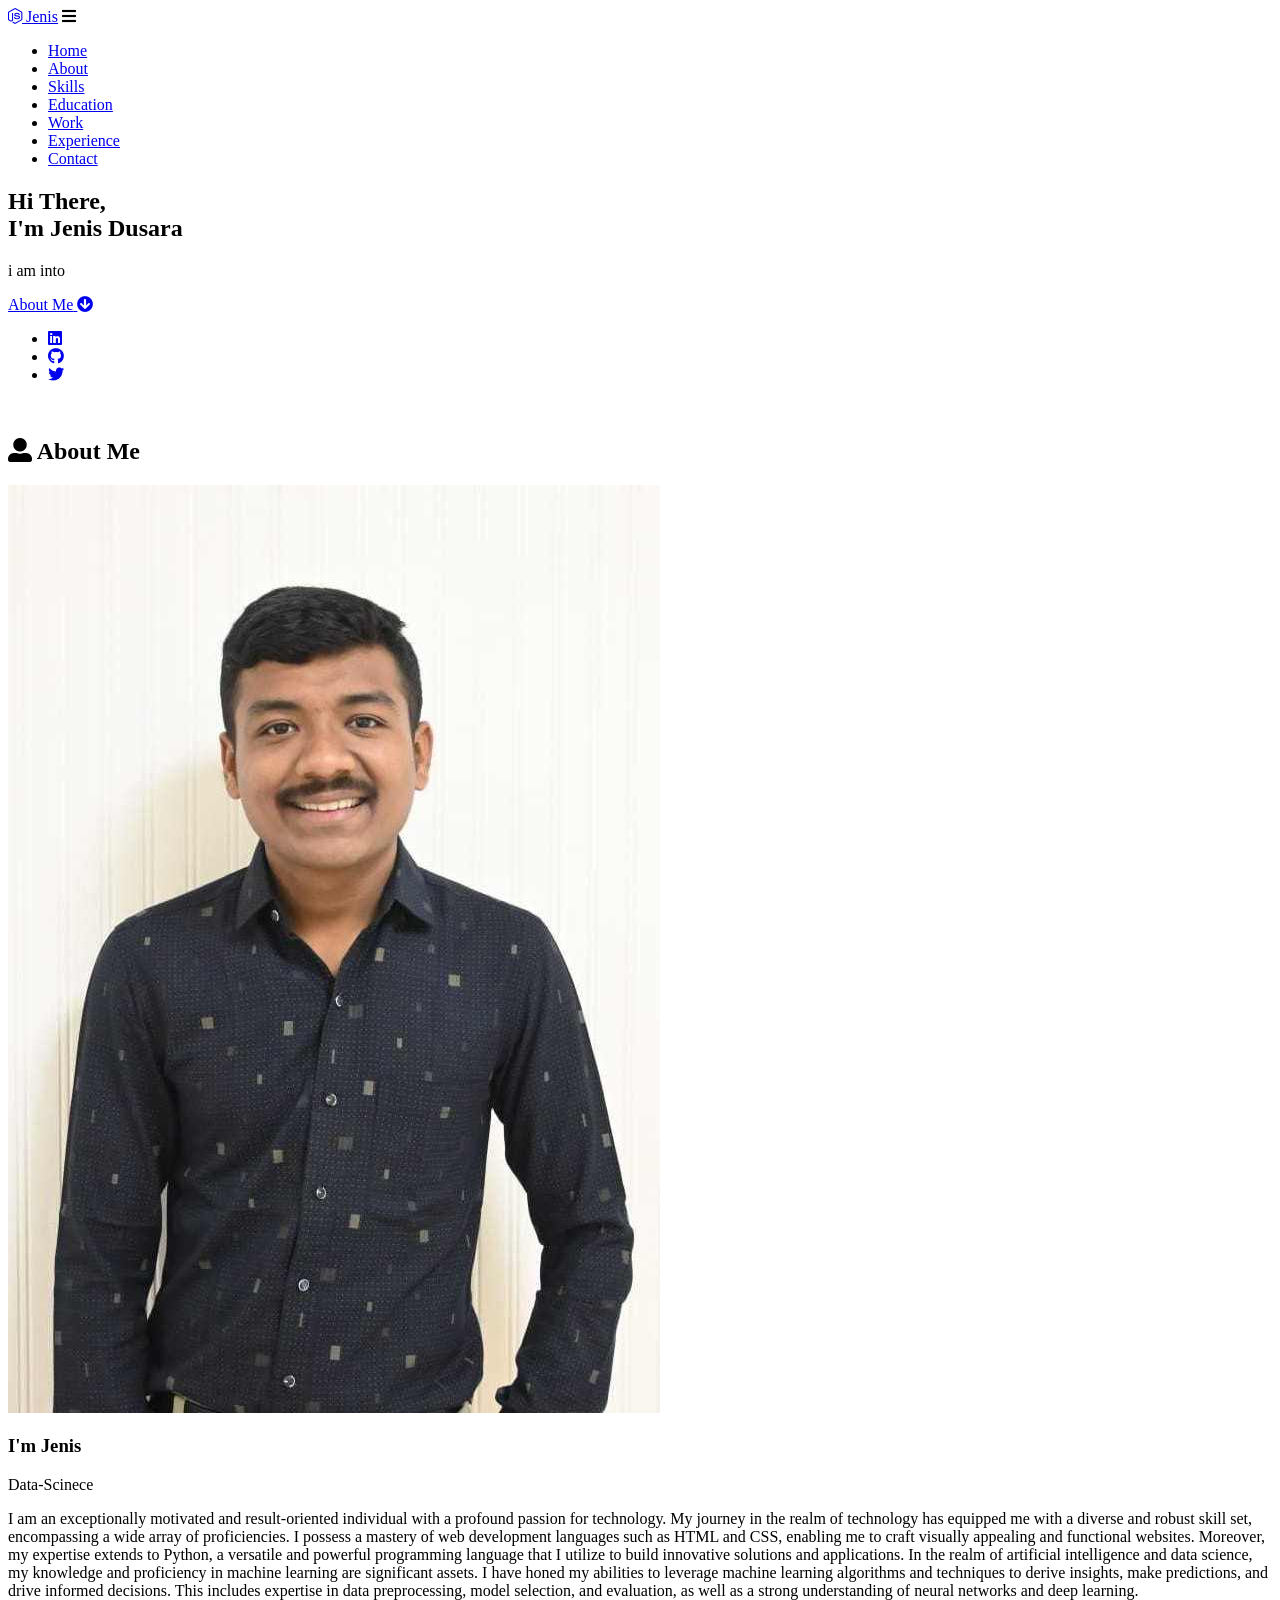
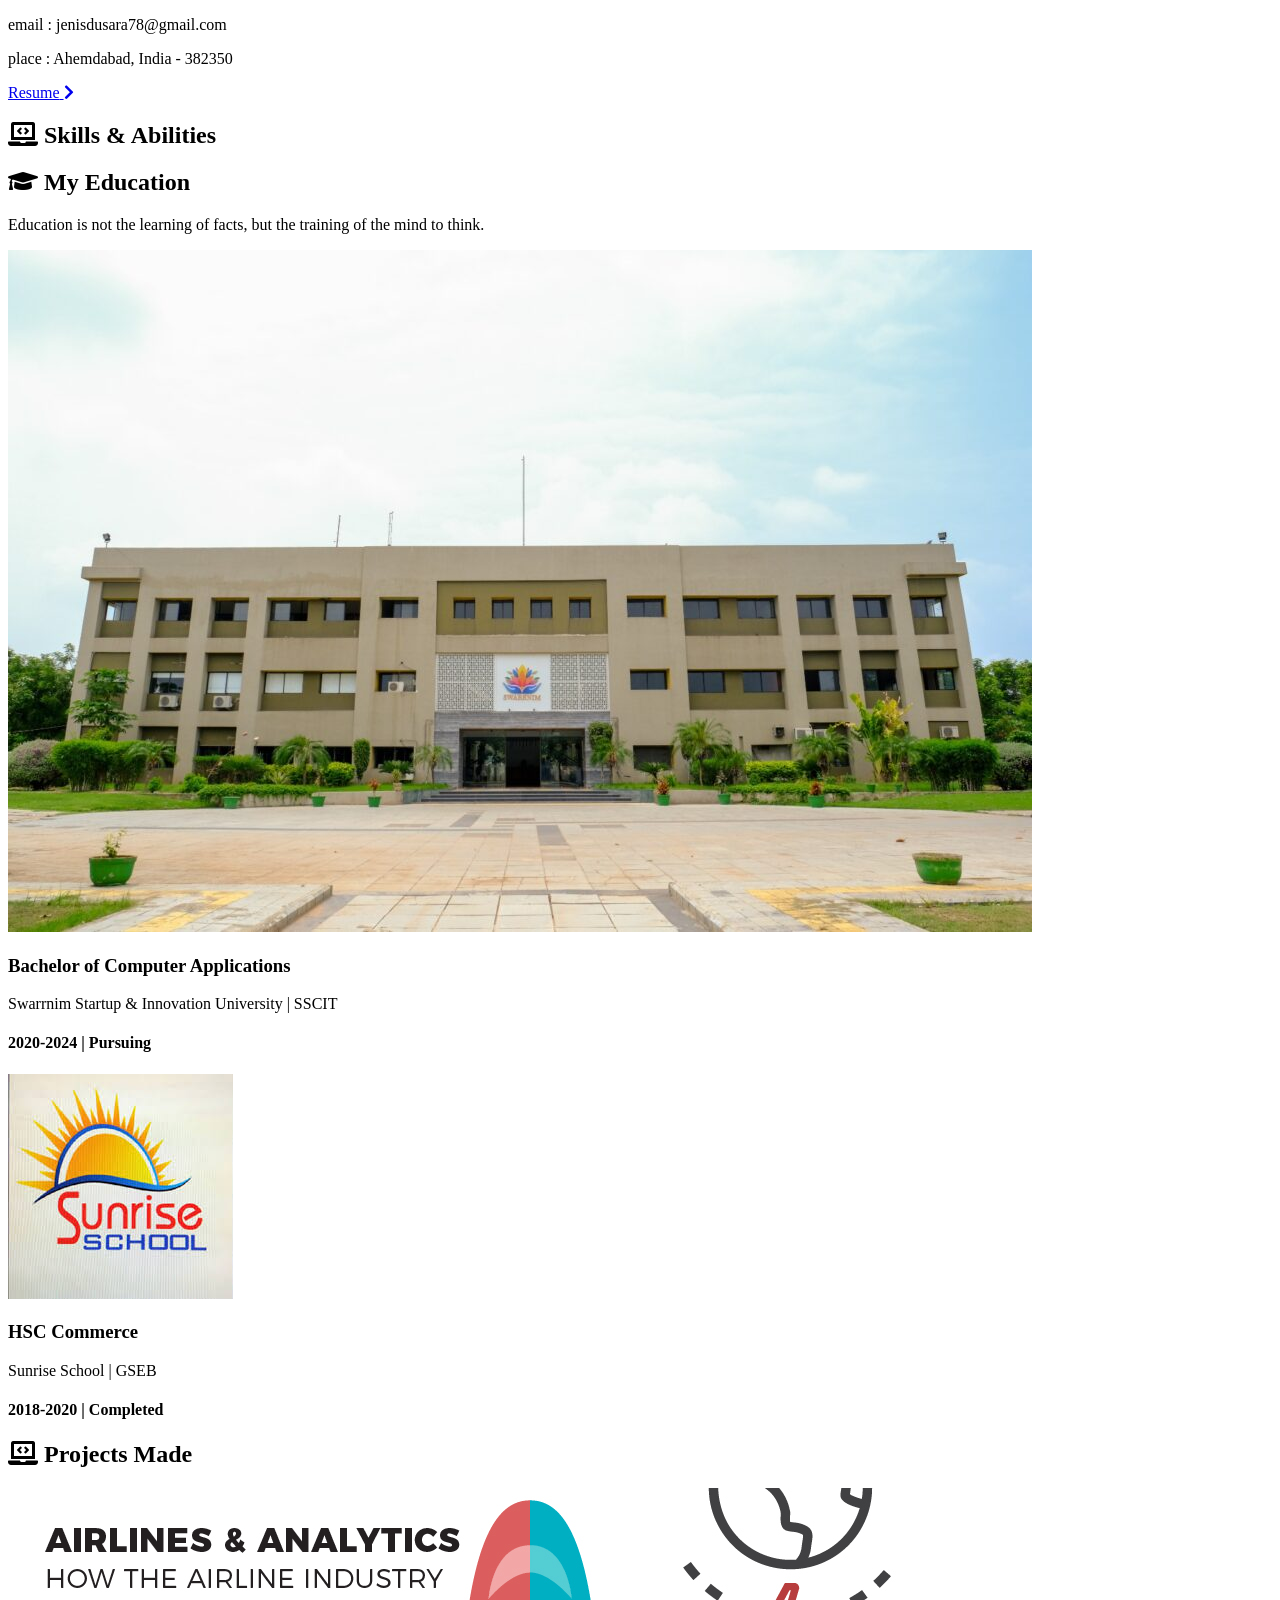
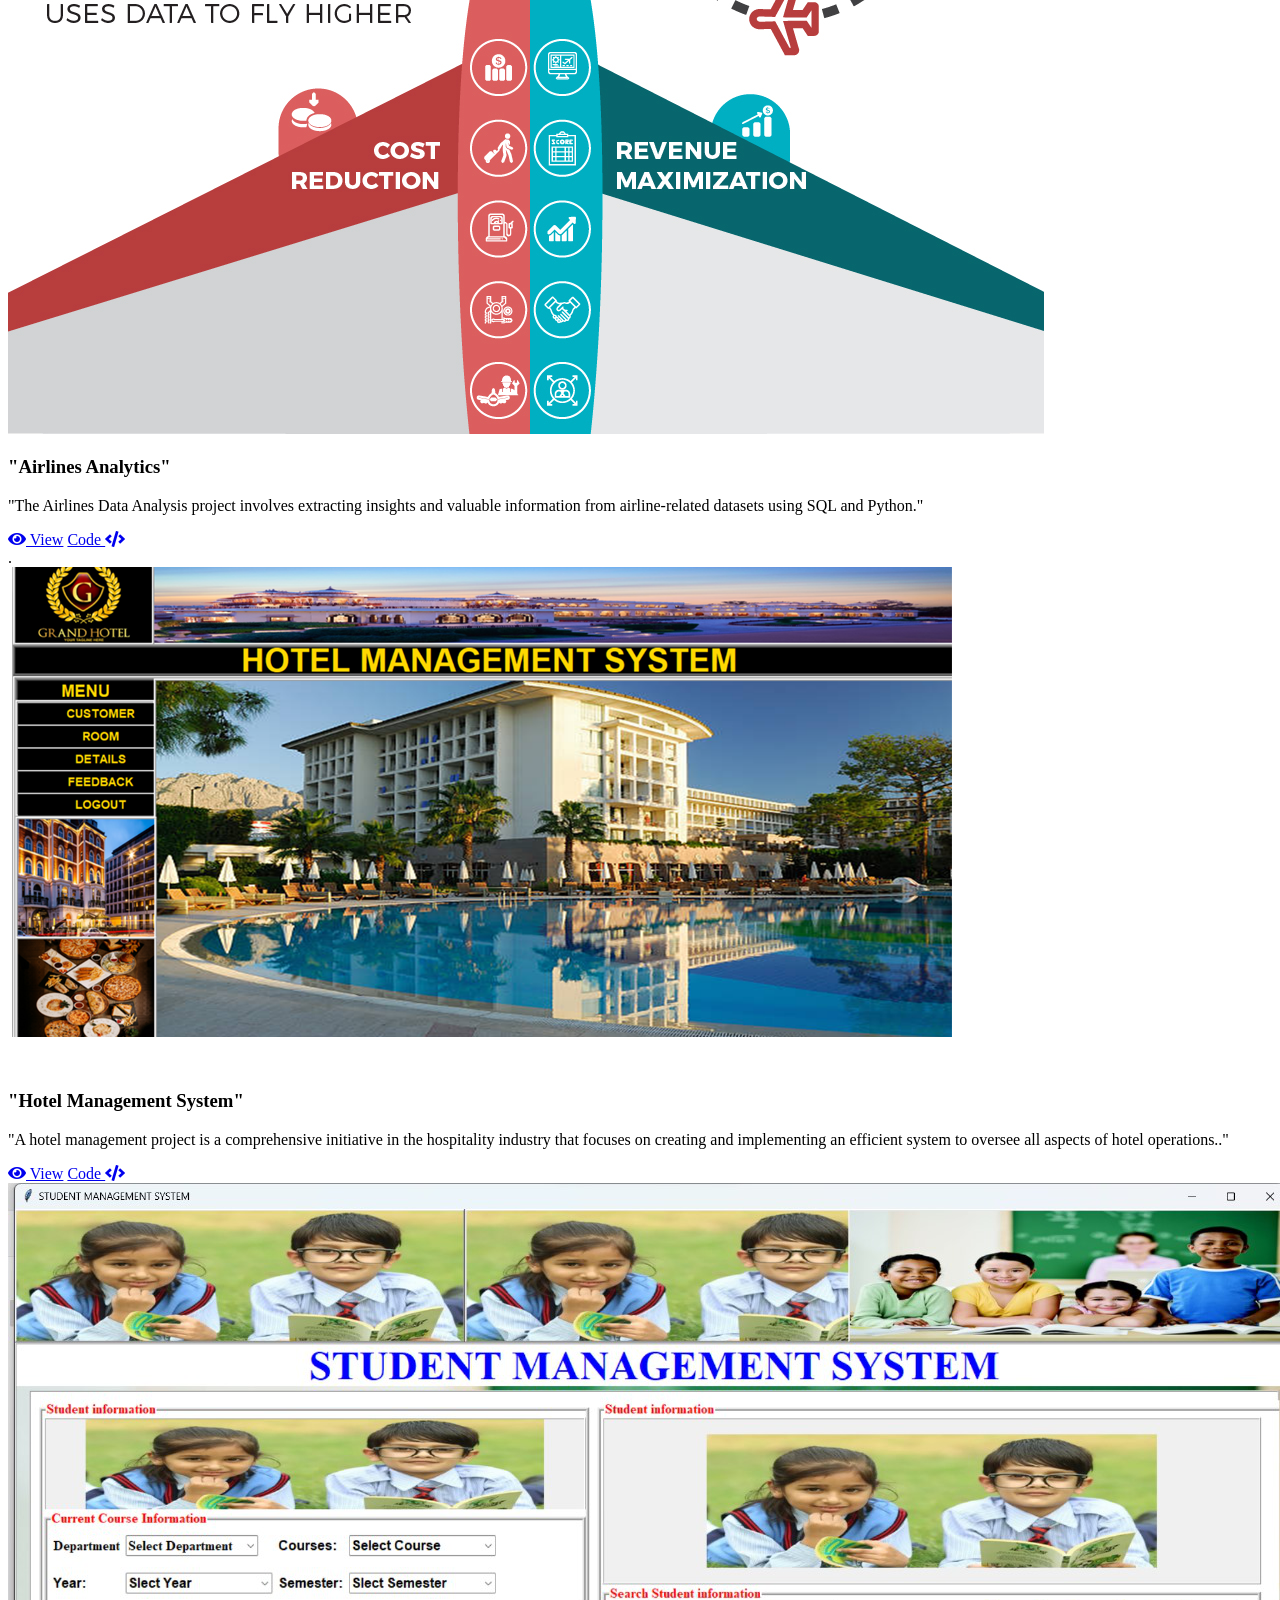
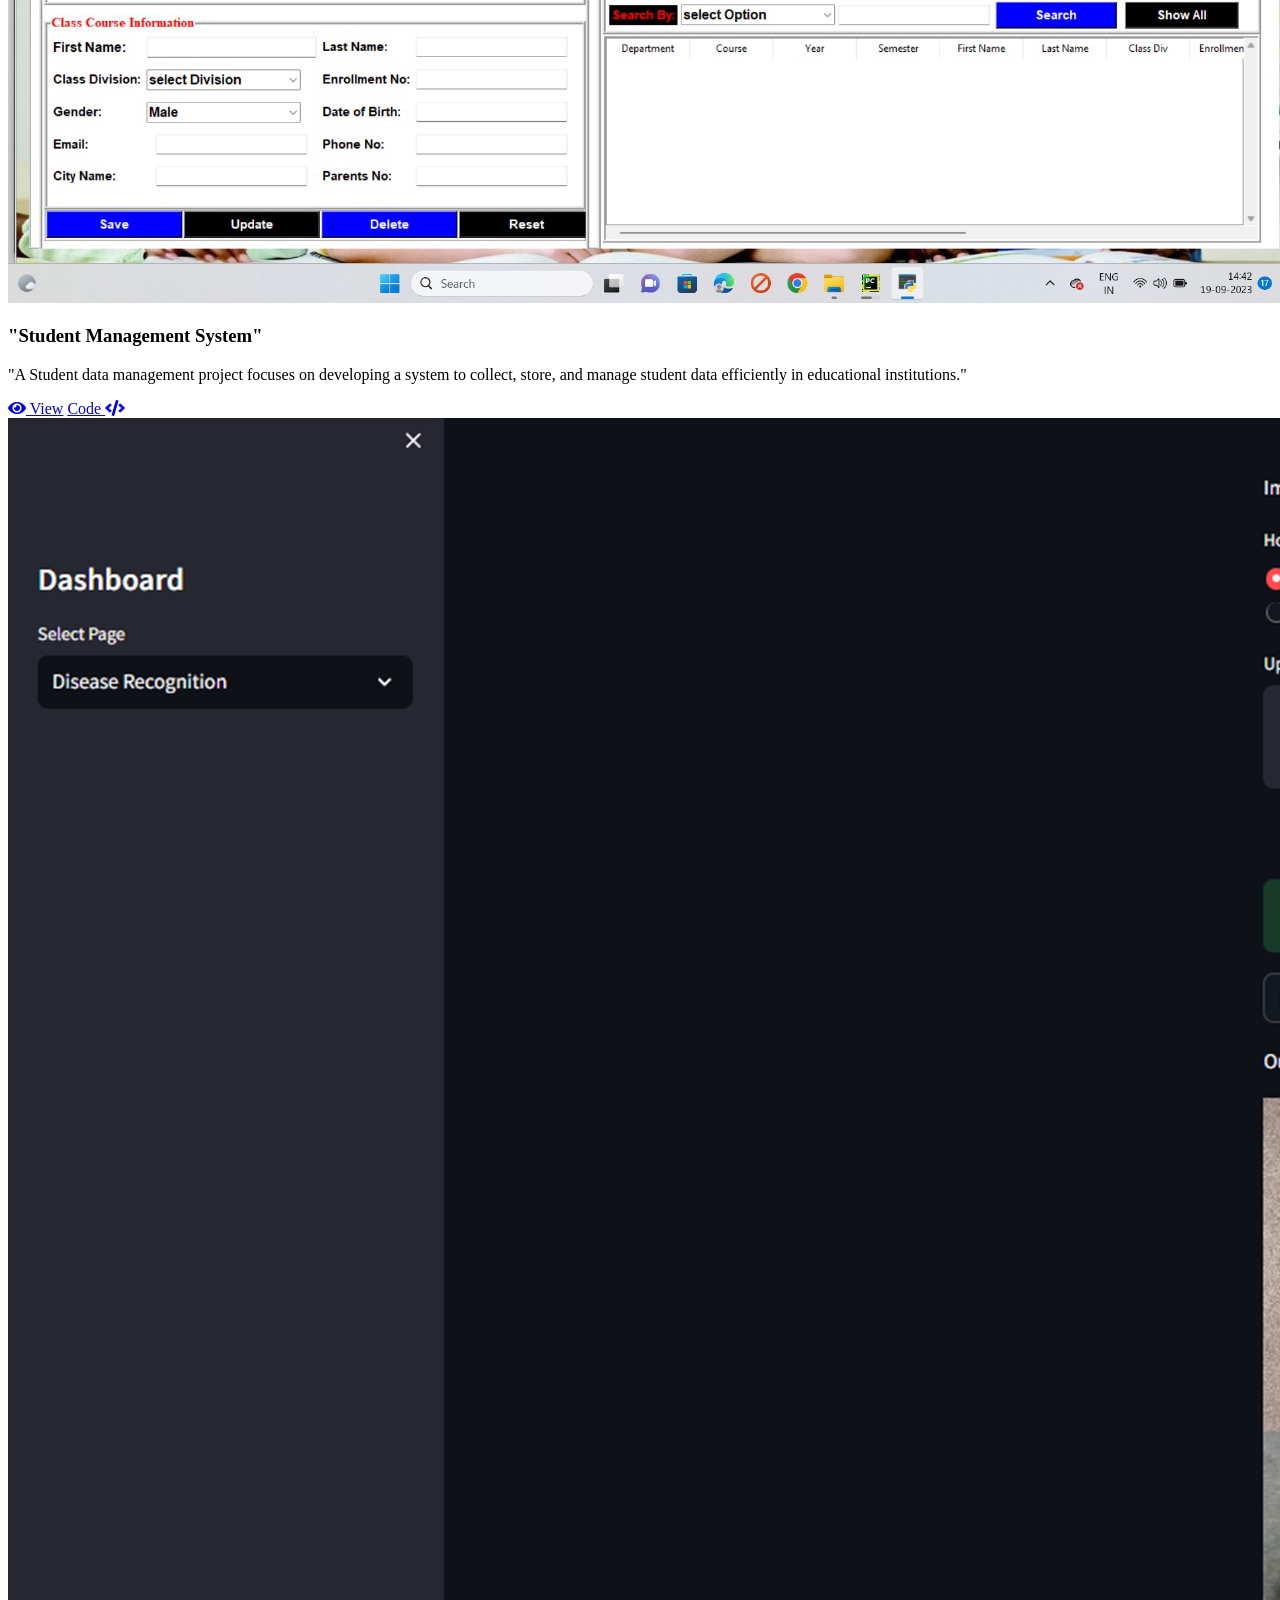
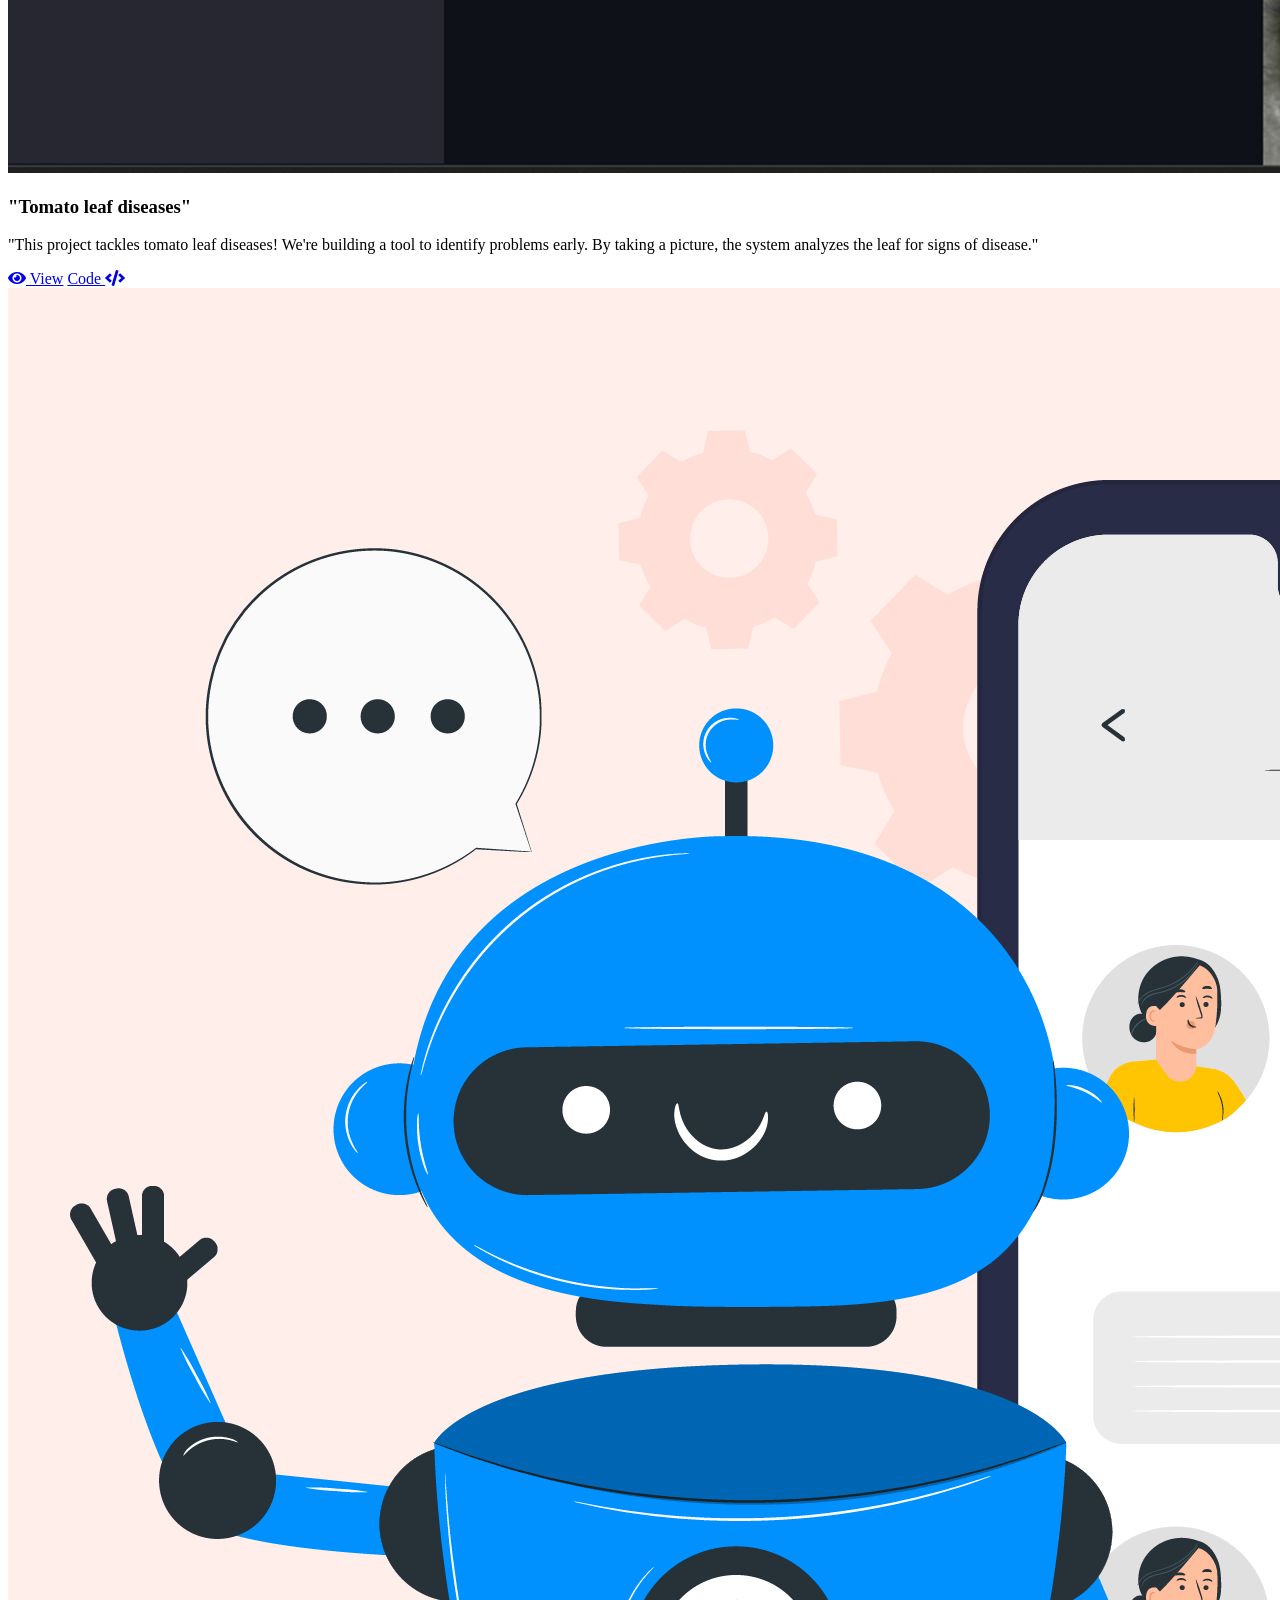
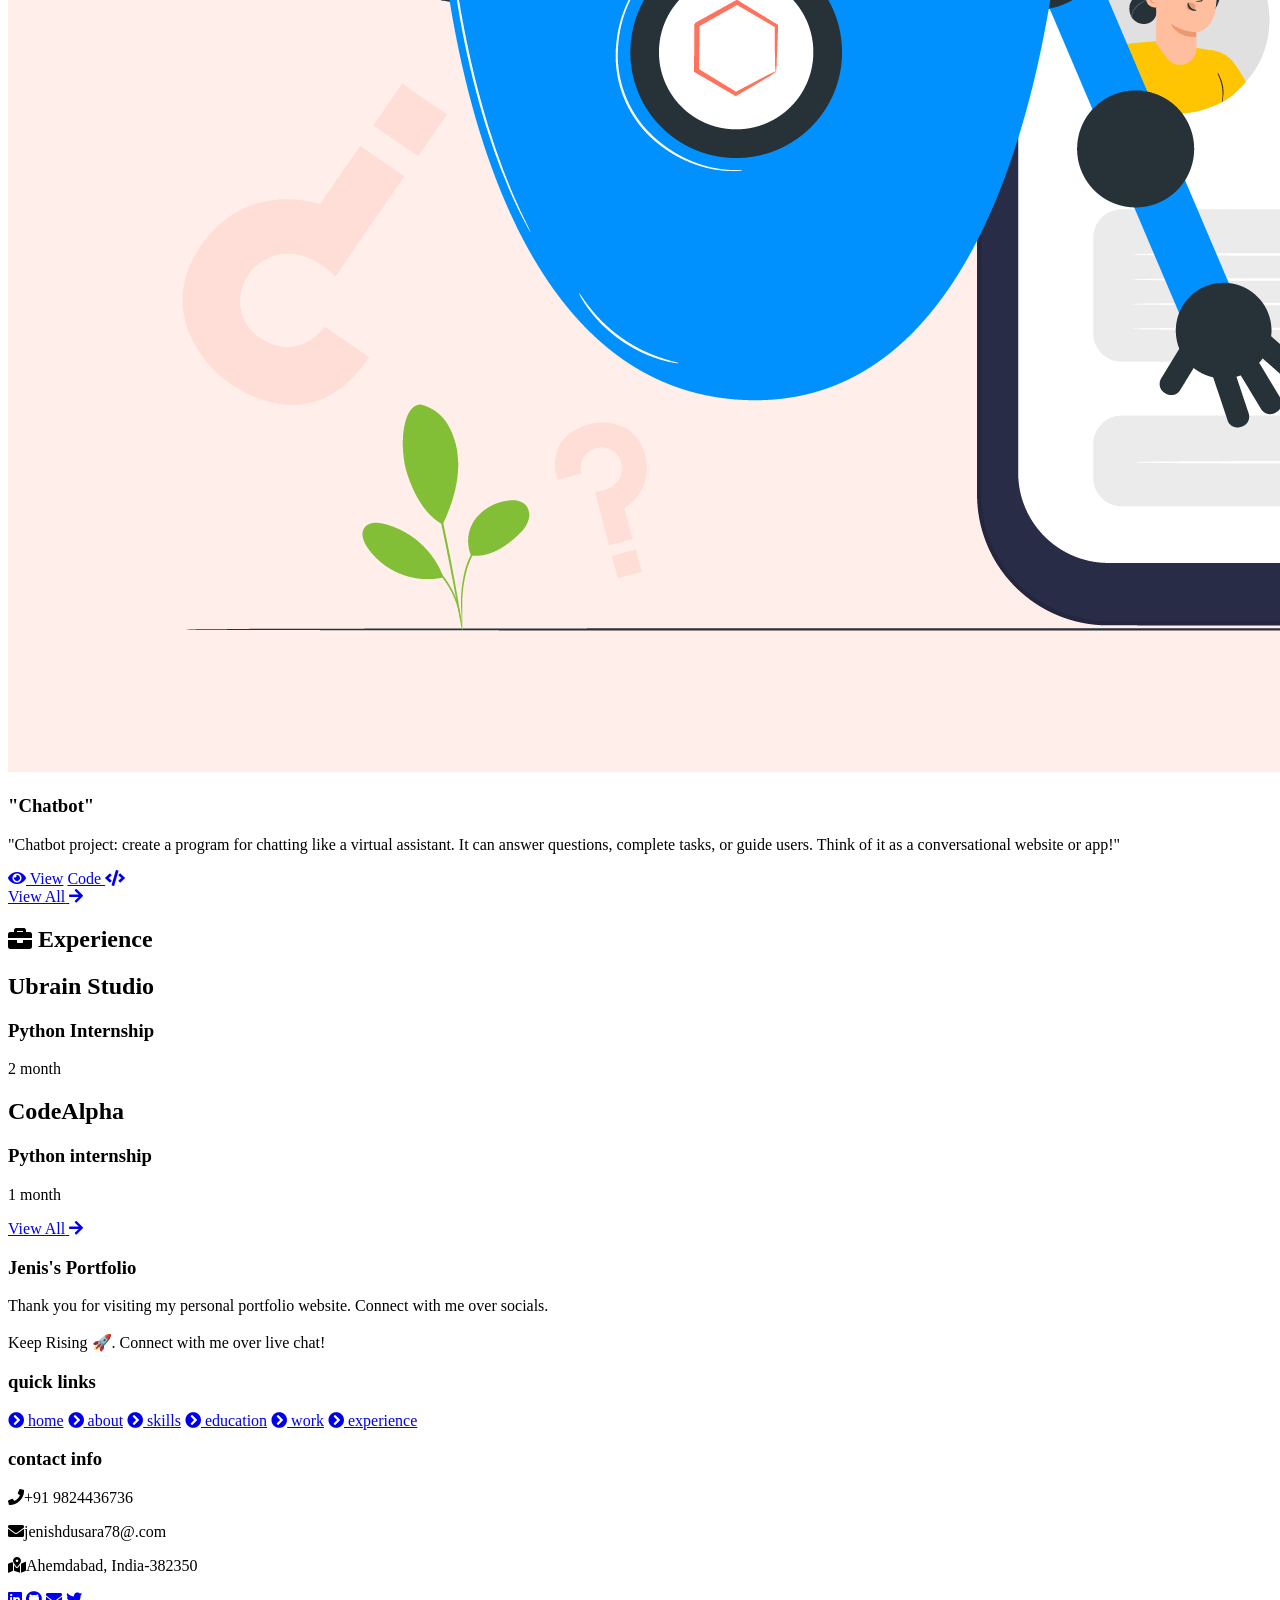
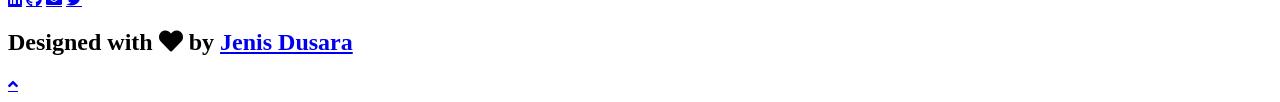
==== index.html @ 91cef138 "Initial commit" ====
<!DOCTYPE html>
<html lang="en">
<head>
    <meta charset="UTF-8">
    <meta http-equiv="X-UA-Compatible" content="IE=edge">
    <meta name="viewport" content="width=device-width, initial-scale=1.0">
    <meta name="keywords" content="jenis Dusara, portfolio, jenis, Data-Science" />
    <meta name="description" content="Welcome to Jenis's Portfolio. Data Science" />
    <!-- Custom CSS -->
    <link rel="stylesheet" href="./assets/css/style.css">
    <!-- Font Awesome -->
    <link rel="stylesheet" href="https://cdnjs.cloudflare.com/ajax/libs/font-awesome/5.15.3/css/all.min.css" integrity="sha512-iBBXm8fW90+nuLcSKlbmrPcLa0OT92xO1BIsZ+ywDWZCvqsWgccV3gFoRBv0z+8dLJgyAHIhR35VZc2oM/gI1w==" crossorigin="anonymous" referrerpolicy="no-referrer" />
    <!-- Favicon -->
    <link id='favicon' rel="shortcut icon" href="./assets/images/favicon.png" type="image/x-png">
    <title>Portfolio | Jenis Dusara</title>
</head>
<body oncontextmenu="return false">

<!-- pre loader -->
<!-- <div class="loader-container">
  <img draggable="false" src="./assets/images/preloader.gif" alt="">
</div> -->

<!-- navbar starts -->
<header>
        <a href="/" class="logo"><i class="fab fa-node-js"></i> Jenis</a>

        <div id="menu" class="fas fa-bars"></div>
        <nav class="navbar">
            <ul>
            <li><a class="active" href="./index.html">Home</a></li>
            <li><a href="#about">About</a></li>
            <li><a href="#skills">Skills</a></li>
            <li><a href="#education">Education</a></li>
            <li><a href="#work">Work</a></li>
            <li><a href="#experience">Experience</a></li>
            <li><a href="#contact">Contact</a></li>
            </ul>
        </nav>
</header>
<!-- navbar ends -->


<!-- hero section starts -->
<section class="home" id="home">
    <div id="particles-js"></div>

    <div class="content">
    <h2>Hi There,<br/> I'm Jenis <span>Dusara</span></h2>
    <p>i am into <span class="typing-text"></span></p>
    <a href="#about" class="btn"><span>About Me</span>
      <i class="fas fa-arrow-circle-down"></i>
    </a>
    <div class="socials">
        <ul class="social-icons">
          <li><a class="linkedin" aria-label="LinkedIn" href="https://www.linkedin.com/in/jenis-dusara-44b559224/" target="_blank"><i class="fab fa-linkedin"></i></a></li> 
          <li><a class="github" aria-label="GitHub" href="https://github.com/JenisDusara" target="_blank"><i class="fab fa-github"></i></a></li>
          <li><a class="twitter" aria-label="Twitter" href="https://twitter.com/DusaraJenis17" target="_blank"><i class="fab fa-twitter"></i></a></li>
          <!-- <li><a class="telegram" aria-label="Telegram" href="https://t.me/lifecode5" target="_blank"><i class="fab fa-telegram-plane"></i></a></li> -->
          <!-- <li><a class="instagram" aria-label="Instagram" href="https://www.instagram.com/jigarsable.dev"><i class="fab fa-instagram" target="_blank"></i></a></li> -->
          <!-- <li><a class="dev" aria-label="Dev" href="https://dev.to/jigarsable" target="_blank"><i class="fab fa-dev"></i></a></li> -->
        </ul>
      </div>
    </div>
<div class="image">
    <img draggable="false" class="tilt" src="./assets/images/hero.png" alt="">
</div>
</section>
<!-- hero section ends -->


<!-- about section starts -->
<section class="about" id="about">
    <h2 class="heading"><i class="fas fa-user-alt"></i> About <span>Me</span></h2>
    
    <div class="row">

    <div class="image">
        <img draggable="false" class="tilt" src="50 kb my pic.jpg" alt="">
    </div>
    <div class="content">
        <h3>I'm Jenis</h3>
        <span class="tag">Data-Scinece</span>
        
        <p>I am an exceptionally motivated and result-oriented individual with a profound passion for technology. My journey in the realm of technology has equipped me with a diverse and robust skill set, encompassing a wide array of proficiencies. I possess a mastery of web development languages such as HTML and CSS, enabling me to craft visually appealing and functional websites. Moreover, my expertise extends to Python, a versatile and powerful programming language that I utilize to build innovative solutions and applications.


          In the realm of artificial intelligence and data science, my knowledge and proficiency in machine learning are significant assets. I have honed my abilities to leverage machine learning algorithms and techniques to derive insights, make predictions, and drive informed decisions. This includes expertise in data preprocessing, model selection, and evaluation, as well as a strong understanding of neural networks and deep learning. </p>
        
        <div class="box-container">
            <!-- <div class="box">
              <p><span> age: </span> 20</p>
              <p><span> phone : </span> +91 XXX-XXX-XXXX</p>
            </div> -->
            <div class="box">
              <p><span> email : </span> jenisdusara78@gmail.com</p>
              <p><span> place : </span> Ahemdabad, India - 382350</p>
            </div>
        </div>
        
        <div class="resumebtn">
            <a href="https://drive.google.com/file/d/15pw1_CBry5Ykmcz86AeGNlsReszobyGQ/view?usp=drive_link" target="_blank" class="btn"><span>Resume</span>


                <i class="fas fa-chevron-right"></i>
            </a>
        </div>

    </div>
    </div>
</section>
<!-- about section ends -->

<!-- skills section starts -->
<section class="skills" id="skills">

    <h2 class="heading"><i class="fas fa-laptop-code"></i> Skills & <span>Abilities</span></h2>

    <div class="container">
          <div class="row" id="skillsContainer">

            <!-- <div class="bar">
              <div class="info">
                <img src="https://img.icons8.com/color/48/000000/adobe-xd.png"/>
                <span>AdobeXD</span>
              </div>
            </div> -->

      </div>
</div>
</section>
<!-- skills section ends -->


<!-- education section starts -->
<section class="education" id="education">

  <h1 class="heading"><i class="fas fa-graduation-cap"></i> My <span>Education</span></h1>

    <p class="qoute">Education is not the learning of facts, but the training of the mind to think.</p>

    <div class="box-container">

    <div class="box">
        <div class="image">
        <img draggable="false" src="Swarrnim.jpeg" alt="">
        </div>
        <div class="content">
        <h3>Bachelor of Computer Applications</h3>
        <p>Swarrnim Startup & Innovation University | SSCIT</p>
        <h4>2020-2024 | Pursuing</h4>
        </div>
    </div>

    <div class="box">
      <div class="image">
      <img draggable="false" src="sun.jpeg" alt="">
      </div>
      <div class="content">
      <h3>HSC Commerce</h3>
      <p>Sunrise School  | GSEB</p>
      <h4>2018-2020 | Completed</h4>
      </div>
    </div>

</div>
</section>
<!-- education section ends -->


<!-- work project section starts -->
<section class="work" id="work">

  <h2 class="heading"><i class="fas fa-laptop-code"></i> Projects <span>Made</span></h2>

  <div class="box-container">

    <div class="box tilt">
      <img draggable="false" src="assets/images/projects/26.png" alt="" />
      <div class="content">
        <div class="tag">
        <h3>"Airlines Analytics"</h3>
        </div>
        <div class="desc">
          <p>"The Airlines Data Analysis project involves extracting insights and valuable information from airline-related datasets using SQL and Python."</p>
          <div class="btns">
            <a href="#" class="btn" target="_blank"><i class="fas fa-eye"></i> View</a>
            <a href="https://github.com/JenisDusara/Airline-project" class="btn" target="_blank">Code <i class="fas fa-code"></i></a>
          </div>
        </div>
      </div>
      <!-- <section class="work" id="work">
        <h2 class="heading"><i class="fas fa-laptop-code"></i> Projects <span>Made</span></h2>
        <div class="box-container">
          <div class="box tilt">
            <img draggable="false" src="assets/images/projects/26.png" alt="Airlines Analytics Project Image" />
            <div class="content">
              <div class="tag">
                <h3>Airlines Analytics</h3>
              </div>
              <div class="desc">
                <p>The Airlines Data Analysis project involves extracting insights and valuable information from airline-related datasets using SQL and Python.</p>
                <div class="btns">
                  <a href="#" class="btn" target="_blank"><i class="fas fa-eye"></i> View</a>
                  <a href="https://github.com/JenisDusara/Airline-project" class="btn" target="_blank">Code <i class="fas fa-code"></i></a>
                </div>
              </div>
            </div>
          </div>
        </div>
      </section>
       -->

      .
    </div>
  
    <div class="box tilt">
      <img draggable="false" src="assets/images/projects/277.png" alt="" />
      <div class="content">
        <div class="tag">
        <h3>"Hotel Management System"</h3>
        </div>
        <div class="desc">
          <p>"A hotel management project is a comprehensive initiative in the hospitality industry that focuses on creating and implementing an efficient system to oversee all aspects of hotel operations.."</p>
          <div class="btns">
            <a href="#" class="btn" target="_blank"><i class="fas fa-eye"></i> View</a>
            <a href="https://github.com/JenisDusara/hotel-management" class="btn" target="_blank">Code <i class="fas fa-code"></i></a>
          </div>
        </div>
      </div>

      
    </div>

    <div class="box tilt">
      <img draggable="false" src="assets/images/projects/25.png" alt="" />
      <div class="content">
        <div class="tag">
        <h3>"Student Management System"</h3>
        </div>
        <div class="desc">
          <p>"A Student data management project focuses on developing a system to collect, store, and manage student data efficiently in educational institutions."</p>
          <div class="btns">
            <a href="#" class="btn" target="_blank"><i class="fas fa-eye"></i> View</a>
            <a href="https://github.com/JenisDusara/hotel-management" class="btn" target="_blank">Code <i class="fas fa-code"></i></a>
          </div>
        </div>
      </div>

      
    </div>

    <div class="box tilt">
      <img draggable="false" src="assets/images/projects/tomato.png" alt="" />
      <div class="content">
        <div class="tag">
        <h3>"Tomato leaf diseases"</h3>
        </div>
        <div class="desc">
          <p>"This project tackles tomato leaf diseases! We're building a tool to identify problems early. By taking a picture, the system analyzes the leaf for signs of disease."</p>
          <div class="btns">
            <a href="#" class="btn" target="_blank"><i class="fas fa-eye"></i> View</a>
            <a href="https://github.com/JenisDusara/TOMATO---LEAF-DISEASE" class="btn" target="_blank">Code <i class="fas fa-code"></i></a>
          </div>
        </div>
      </div>

      
    </div>
    <div class="box tilt">
      <img draggable="false" src="assets/images/projects/chatbot.png" alt="" />
      <div class="content">
        <div class="tag">
        <h3>"Chatbot"</h3>
        </div>
        <div class="desc">
          <p>"Chatbot project: create a program for chatting like a virtual assistant. It can answer questions, complete tasks, or guide users.  Think of it as a conversational website or app!"</p>
          <div class="btns">
            <a href="#" class="btn" target="_blank"><i class="fas fa-eye"></i> View</a>
            <a href="https://github.com/JenisDusara/ChatBot" class="btn" target="_blank">Code <i class="fas fa-code"></i></a>
          </div>
        </div>
      </div>

      
    </div>

</div>

<div class="viewall">
  <a href="./projects/index.html" class="btn"><span>View All</span>
    <i class="fas fa-arrow-right"></i>
</a>
</div>

</section>
<!-- work project section ends -->

<!-- experience section starts -->
<section class="experience" id="experience">

  <h2 class="heading"><i class="fas fa-briefcase"></i> Experience </h2>

  <div class="timeline">

    
    

    <div class="container left">
      <div class="content">
        <div class="tag">
          <h2>Ubrain Studio</h2>
        </div>
        <div class="desc">
            <h3>Python Internship</h3>
            <p>2 month</p>
        </div>
      </div>
    </div>

    <div class="container right">
        <div class="content">
          <div class="tag">
            <h2>CodeAlpha</h2>
          </div>
          <div class="desc">
              <h3>Python internship</h3>
              <p>1 month </p>
          </div>
        </div>
      </div>

  </div>

  <div class="morebtn">
    <a href="/experience" class="btn"><span>View All</span>
      <i class="fas fa-arrow-right"></i>
  </a>
  </div>

</div>

</section>
<!-- experience section ends -->

<!-- contact section starts -->
<!-- <section class="contact" id="contact">
  
  <h2 class="heading"><i class="fas fa-headset"></i> Get in <span>Touch</span></h2>

  <div class="container">
    <div class="content">
      <div class="image-box">
        <img draggable="false" src="./assets/images/contact1.png" alt="">
      </div>
    <form id="contact-form">
      
      <div class="form-group">
        <div class="field">
          <input type="text" name="name" placeholder="Name" required>
          <i class='fas fa-user'></i>
        </div>
        <div class="field">
          <input type="text" name="email" placeholder="Email" required>
          <i class='fas fa-envelope'></i>
        </div>
        <div class="field">
          <input type="text" name="phone" placeholder="Phone">
          <i class='fas fa-phone-alt'></i>
        </div>
        <div class="message">
        <textarea placeholder="Message" name="message" required></textarea>
        <i class="fas fa-comment-dots"></i>
        </div>
        </div>
      <div class="button-area">
        <button type="submit">
          Submit <i class="fa fa-paper-plane"></i></button>
      </div>
    </form>
  </div>
  </div>
</section> -->
<!-- contact section ends --> 


<!-- footer section starts -->
<section class="footer">

  <div class="box-container">

      <div class="box">
          <h3>Jenis's Portfolio</h3>
          <p>Thank you for visiting my personal portfolio website. Connect with me over socials. <br/> <br/> Keep Rising 🚀. Connect with me over live chat!</p>
      </div>

      <div class="box">
          <h3>quick links</h3>
          <a href="#home"><i class="fas fa-chevron-circle-right"></i> home</a>
          <a href="#about"><i class="fas fa-chevron-circle-right"></i> about</a>
          <a href="#skills"><i class="fas fa-chevron-circle-right"></i> skills</a>
          <a href="#education"><i class="fas fa-chevron-circle-right"></i> education</a>
          <a href="#work"><i class="fas fa-chevron-circle-right"></i> work</a>
          <a href="#experience"><i class="fas fa-chevron-circle-right"></i> experience</a>
      </div>

      <script>
        const scriptURL = 'https://docs.google.com/spreadsheets/d/1ENf1j0p-COuYdHIejnI4J1zCe_9xD6yTcFZFfrhikok/edit#gid=0'
        const form = document.forms['submit-to-google-sheet']
        const msg = document.getElementById("msg")
    
        form.addEventListener('submit', e => {
          e.preventDefault()
          fetch(scriptURL, { method: 'POST', body: new FormData(form)})
            .then(response => {
                msg.innerHTML ="Message Sent Successfully"
                setTimeout(function(){
                    msg.innerHTML =""
                },5000)
                form.reset()
            })
            .catch(error => console.error('Error!', error.message))
        })
      </script>
    
    <script>
    
        var sidemenu = document.getElementById("sidemenu");
    
        function openmenu(){
            sidemenu.style.right = "0";                 
        }
        function closemenu(){
            sidemenu.style.right = "-200px";
                     
        }
    
    
    </script>
    

      <div class="box">
          <h3>contact info</h3>
          <p> <i class="fas fa-phone"></i>+91 9824436736</p>
          <p> <i class="fas fa-envelope"></i>jenishdusara78@.com</p>
          <p> <i class="fas fa-map-marked-alt"></i>Ahemdabad, India-382350</p>
          <div class="share">

              <a href="https://www.linkedin.com/in/jenis-dusara-44b559224/" class="fab fa-linkedin" aria-label="LinkedIn" target="_blank"></a>
              <a href="https://github.com/JenisDusara" class="fab fa-github" aria-label="GitHub" target="_blank"></a>
              <a href="mailto:jenishdusara78@gmail.com" class="fas fa-envelope" aria-label="Mail" target="_blank"></a>
              <a href="https://twitter.com/DusaraJenis" class="fab fa-twitter" aria-label="Twitter" target="_blank"></a>
              <!-- <a href="https://t.me/lifecode5" class="fab fa-telegram-plane" aria-label="Telegram" target="_blank"></a> -->
          </div>
      </div>
  </div>

  <h1 class="credit">Designed with <i class="fa fa-heart pulse"></i> by <a href="https://www.linkedin.com/in/jenis-dusara-44b559224/"> Jenis Dusara</a></h1>

</section>
<!-- footer section ends -->


<!-- scroll top btn -->
<a href="#home" aria-label="ScrollTop" class="fas fa-angle-up" id="scroll-top"></a>
<!-- scroll back to top -->


<!-- ==== ALL MAJOR JAVASCRIPT CDNS STARTS ==== -->
<!-- jquery cdn -->
<script src="https://cdnjs.cloudflare.com/ajax/libs/jquery/3.6.0/jquery.min.js" integrity="sha512-894YE6QWD5I59HgZOGReFYm4dnWc1Qt5NtvYSaNcOP+u1T9qYdvdihz0PPSiiqn/+/3e7Jo4EaG7TubfWGUrMQ==" crossorigin="anonymous" referrerpolicy="no-referrer"></script>

<!-- typed.js cdn -->
<script src="https://cdnjs.cloudflare.com/ajax/libs/typed.js/2.0.5/typed.min.js" integrity="sha512-1KbKusm/hAtkX5FScVR5G36wodIMnVd/aP04af06iyQTkD17szAMGNmxfNH+tEuFp3Og/P5G32L1qEC47CZbUQ==" crossorigin="anonymous" referrerpolicy="no-referrer"></script>

<!-- particle.js links -->
<script src="./assets/js/particles.min.js"></script>
<script src="./assets/js/app.js"></script>

<!-- vanilla tilt.js links -->
<script src="https://cdnjs.cloudflare.com/ajax/libs/vanilla-tilt/1.7.0/vanilla-tilt.min.js" integrity="sha512-SttpKhJqONuBVxbRcuH0wezjuX+BoFoli0yPsnrAADcHsQMW8rkR84ItFHGIkPvhnlRnE2FaifDOUw+EltbuHg==" crossorigin="anonymous" referrerpolicy="no-referrer"></script>

<!-- scroll reveal anim -->
<script src="https://unpkg.com/scrollreveal"></script>

<script
      type="text/javascript"
      src="https://cdn.jsdelivr.net/npm/emailjs-com@3/dist/email.min.js"
    ></script>

<!-- ==== ALL MAJOR JAVASCRIPT CDNS ENDS ==== -->

<script src="./assets/js/script.js"></script>

</body>
</html>
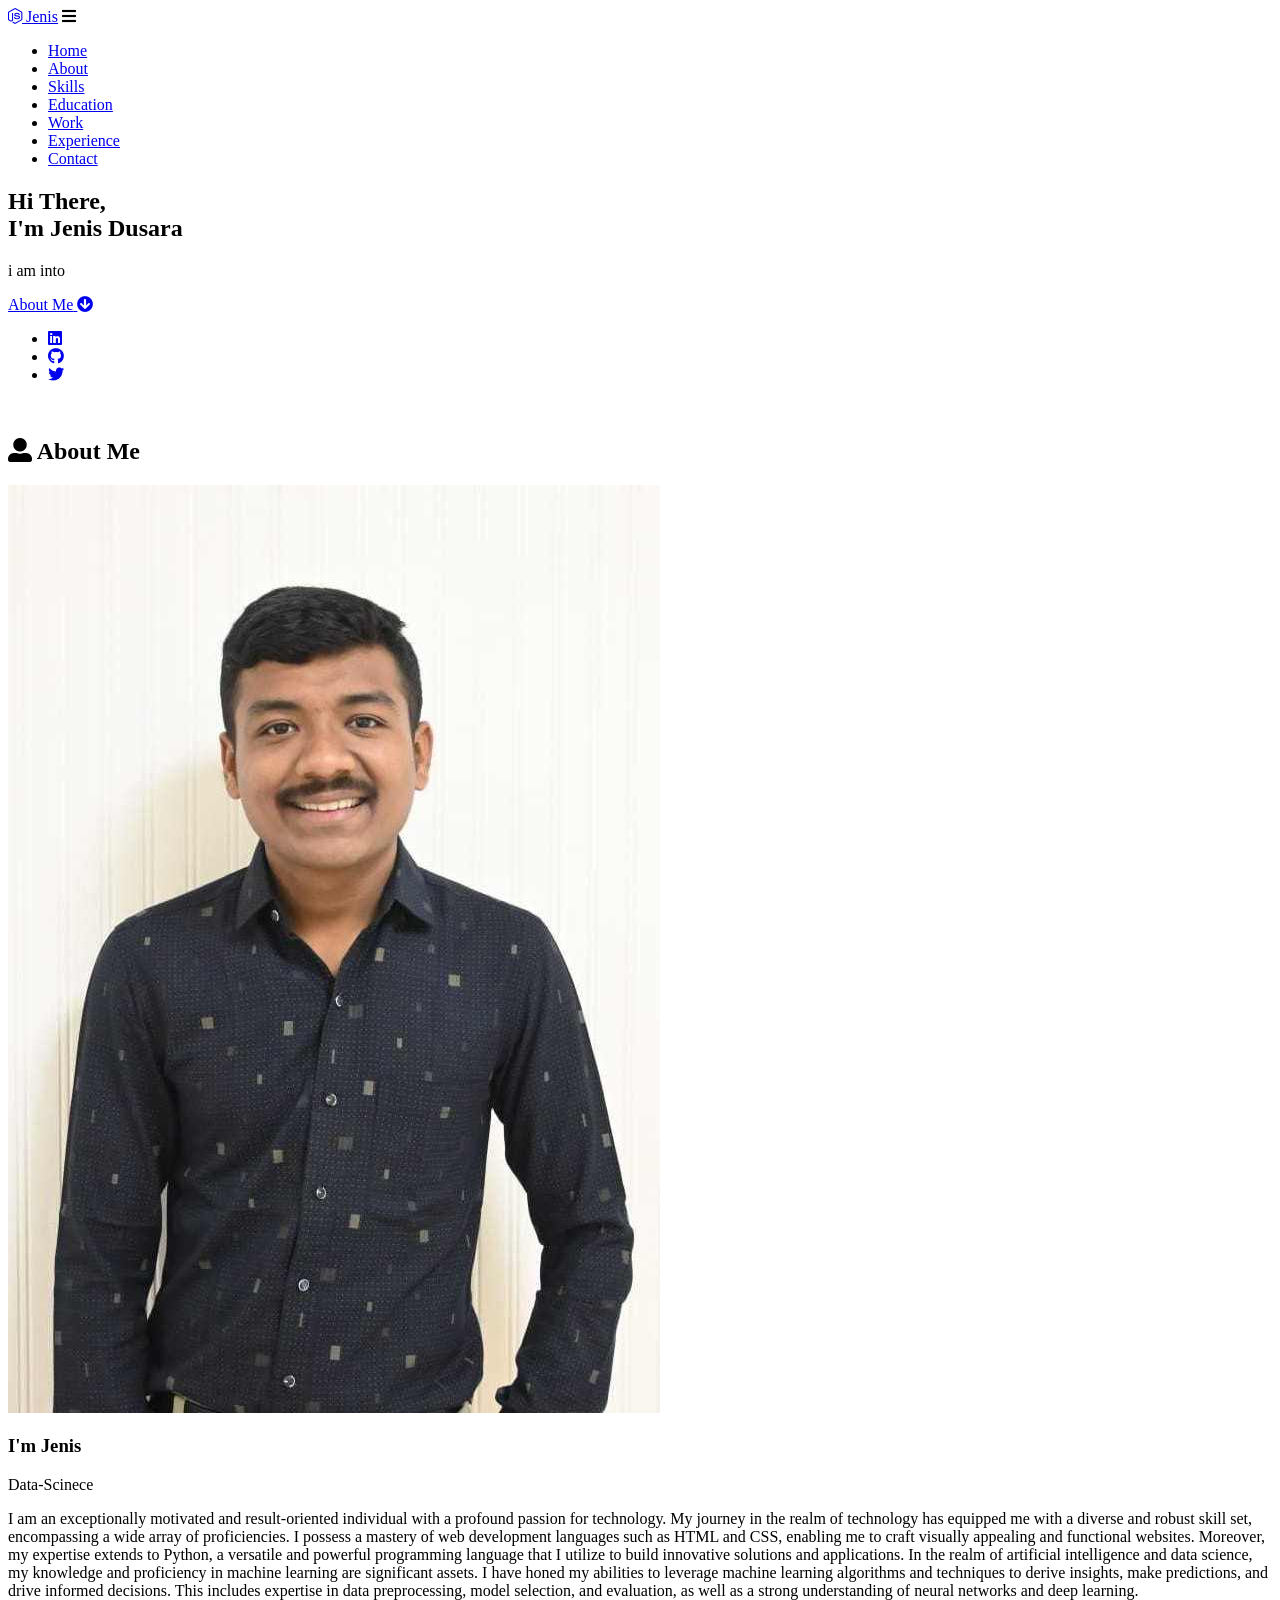
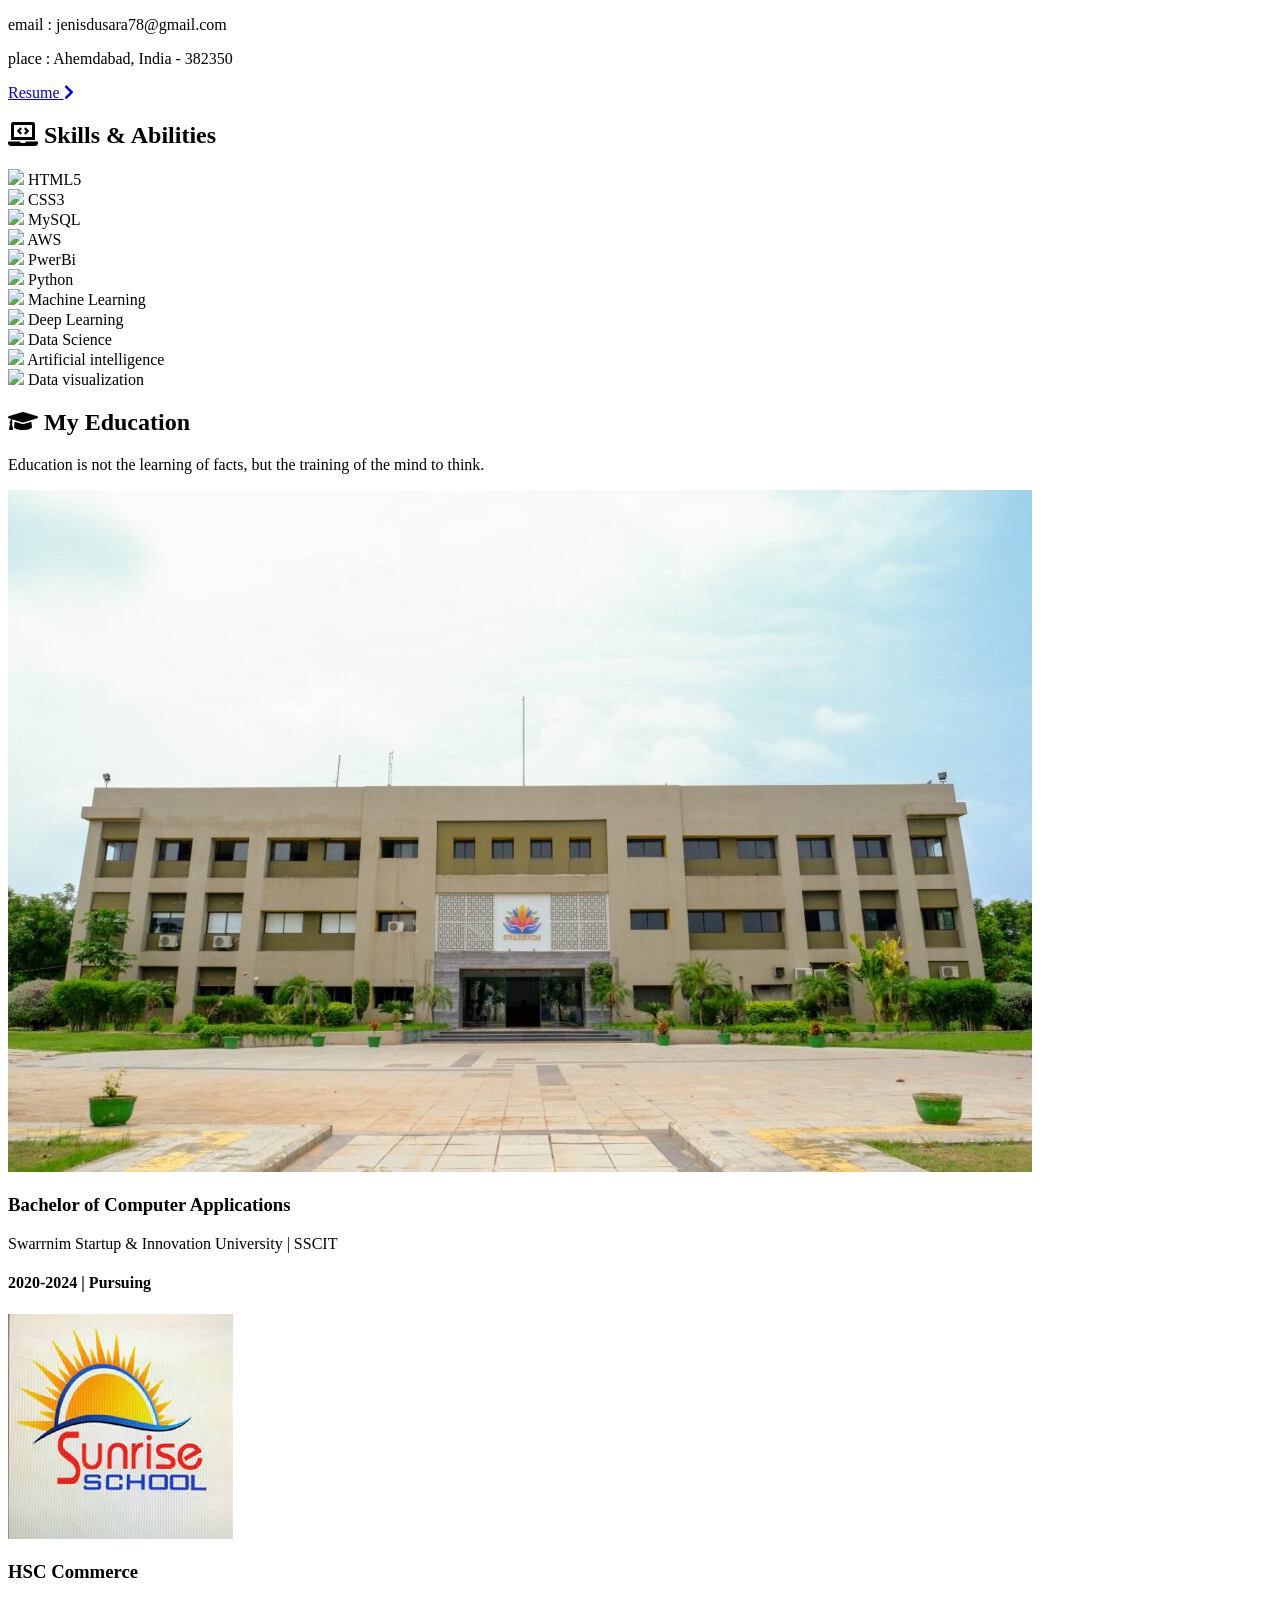
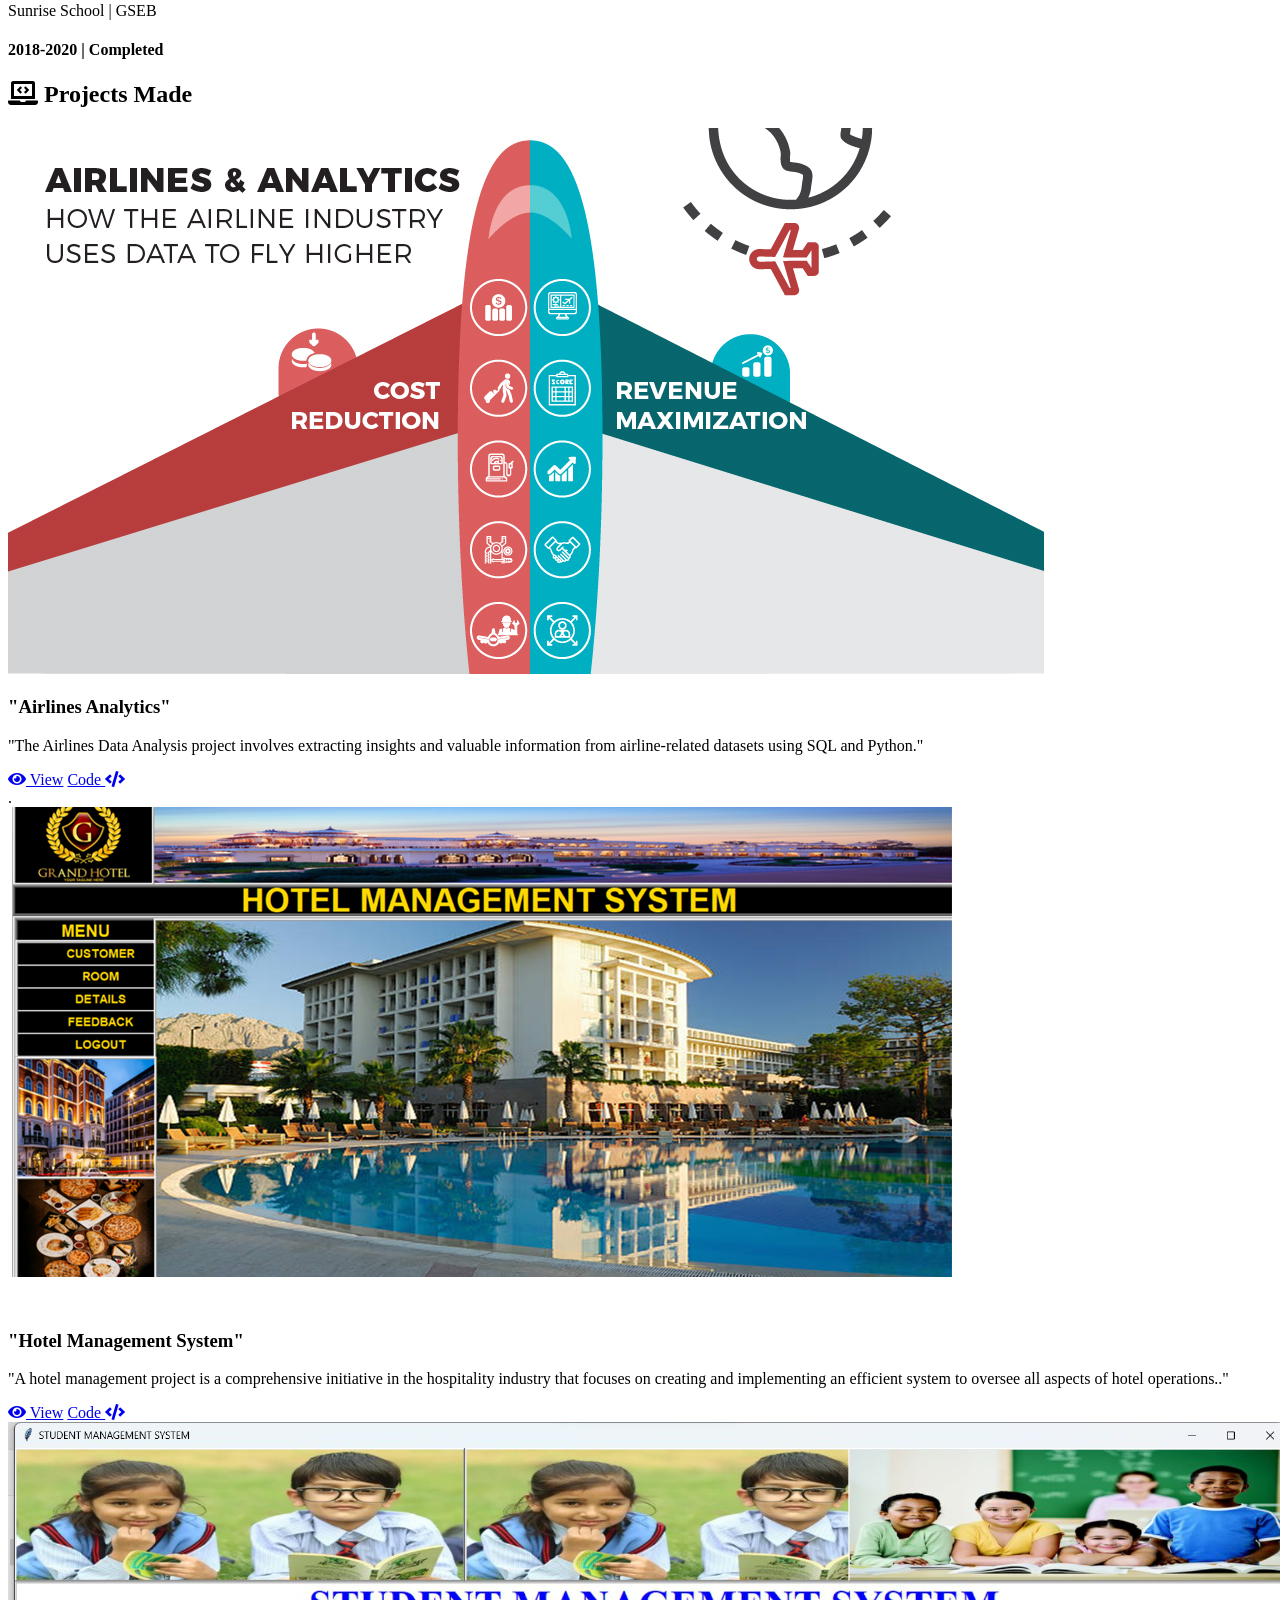
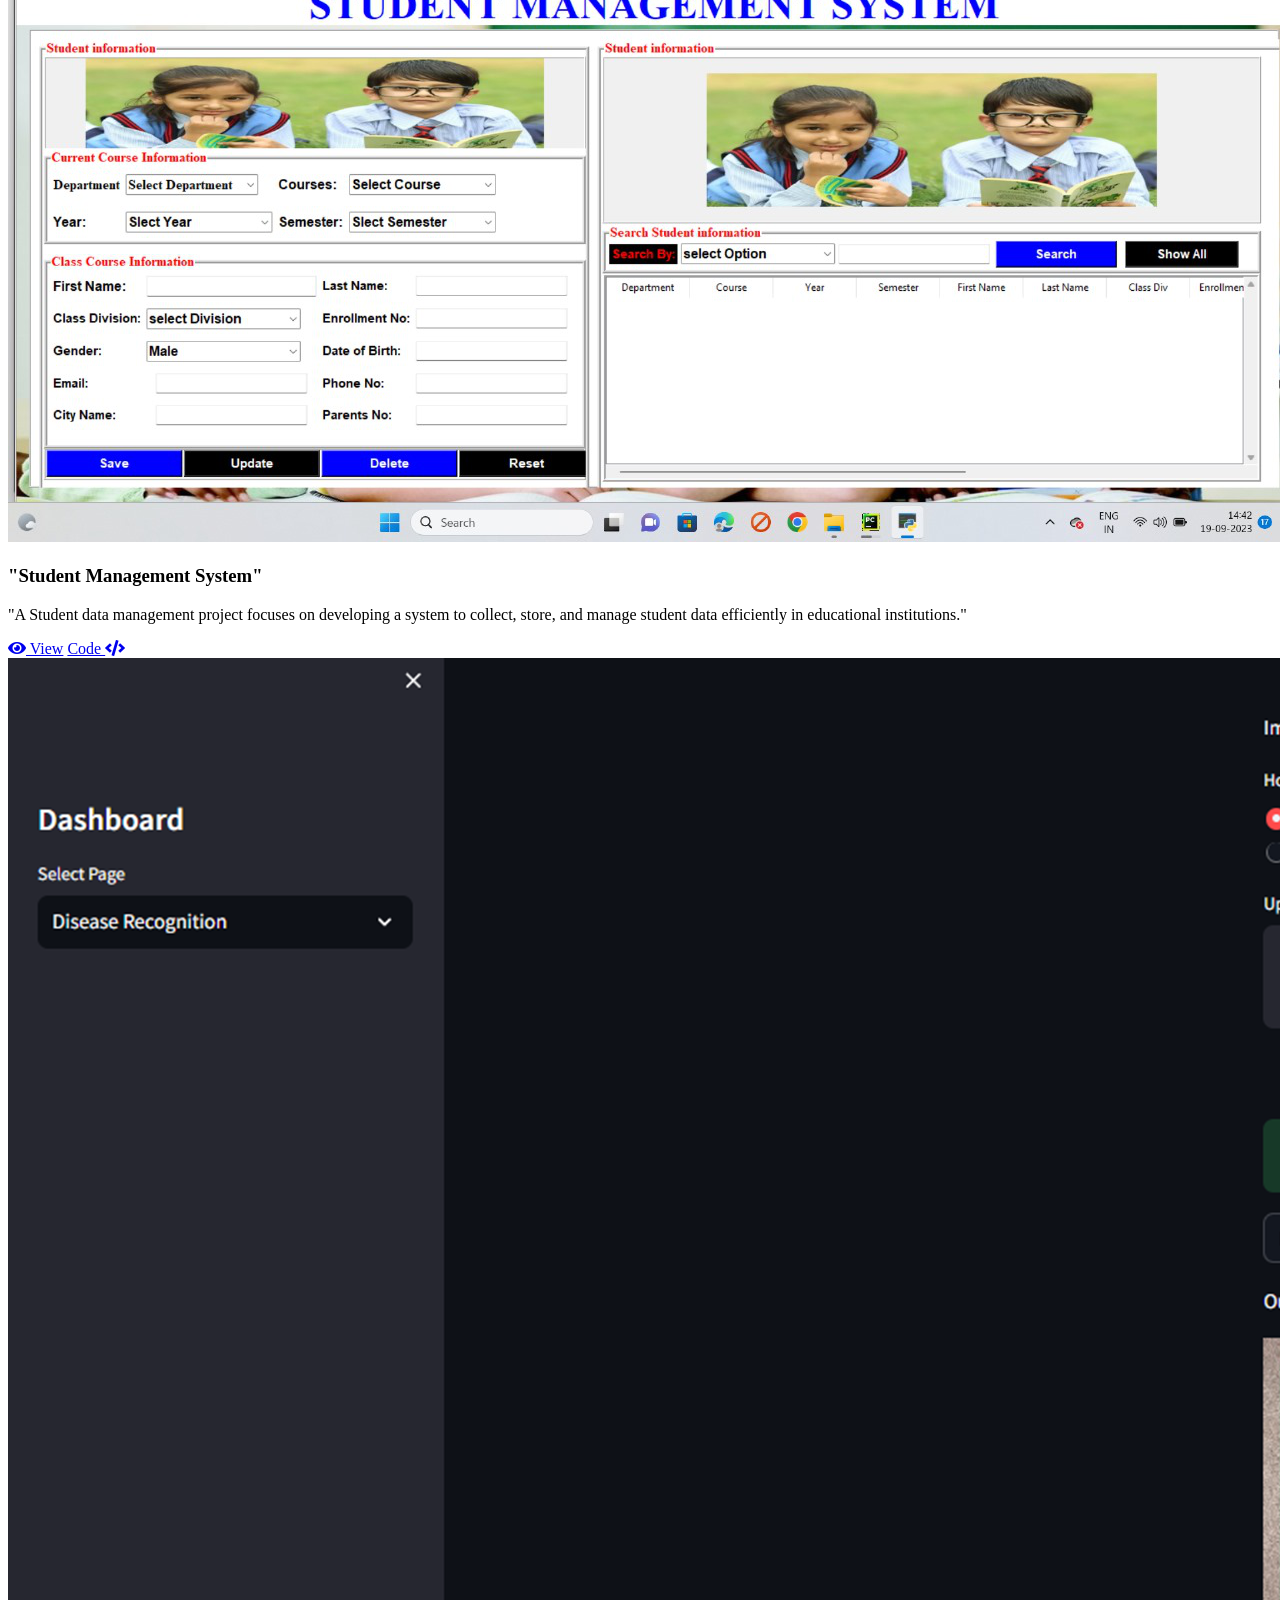
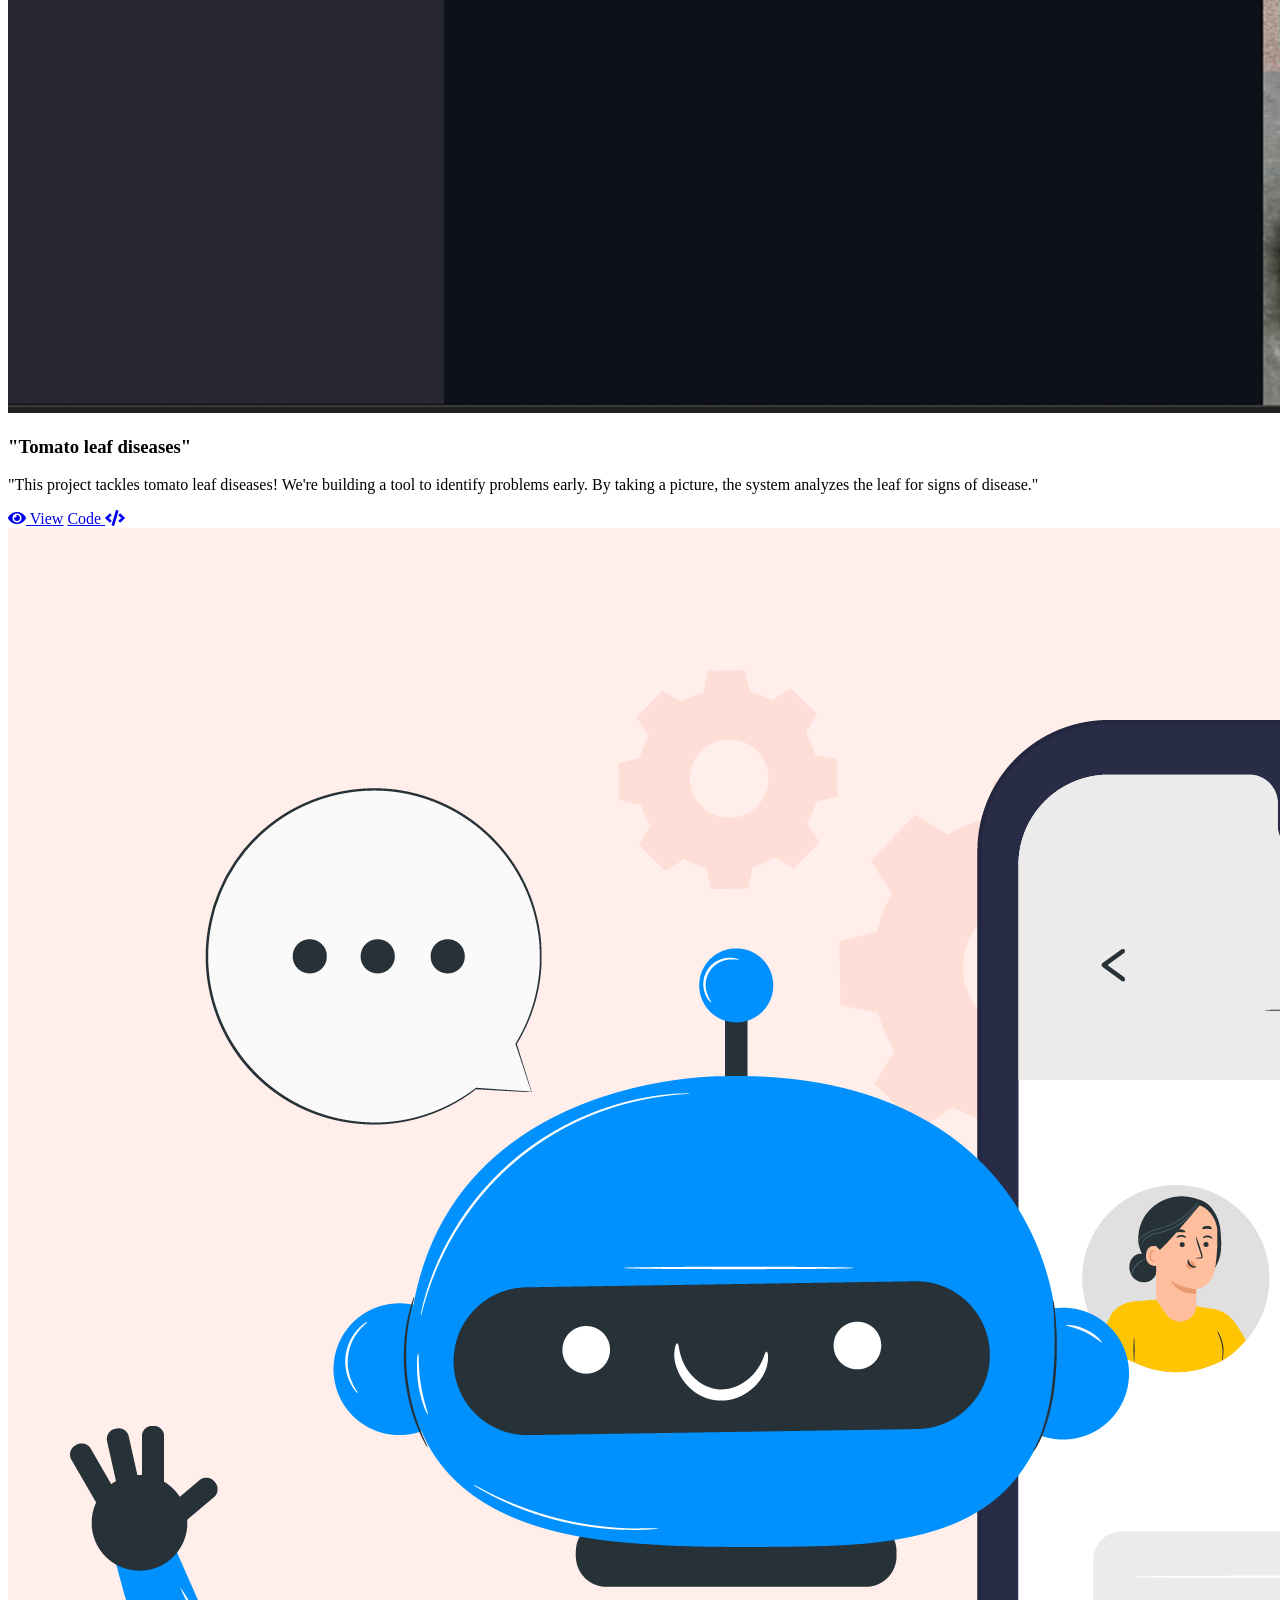
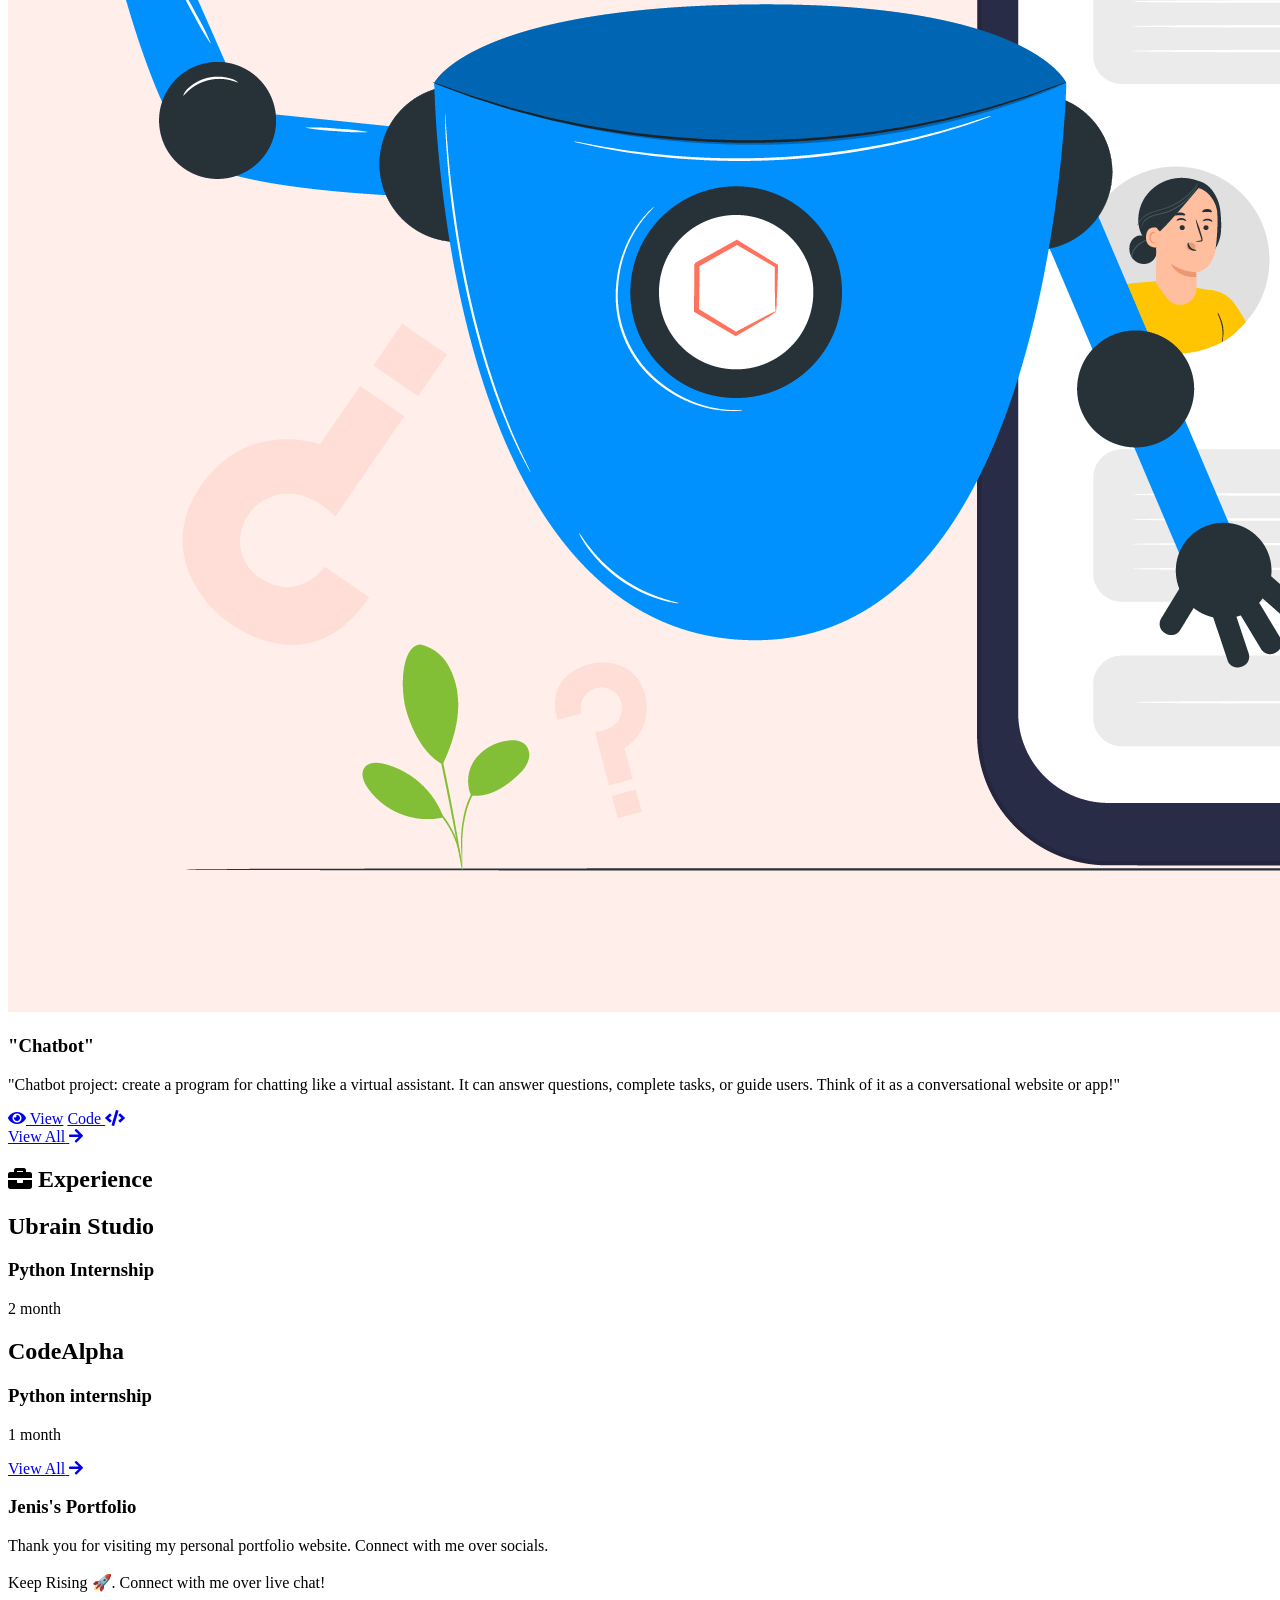
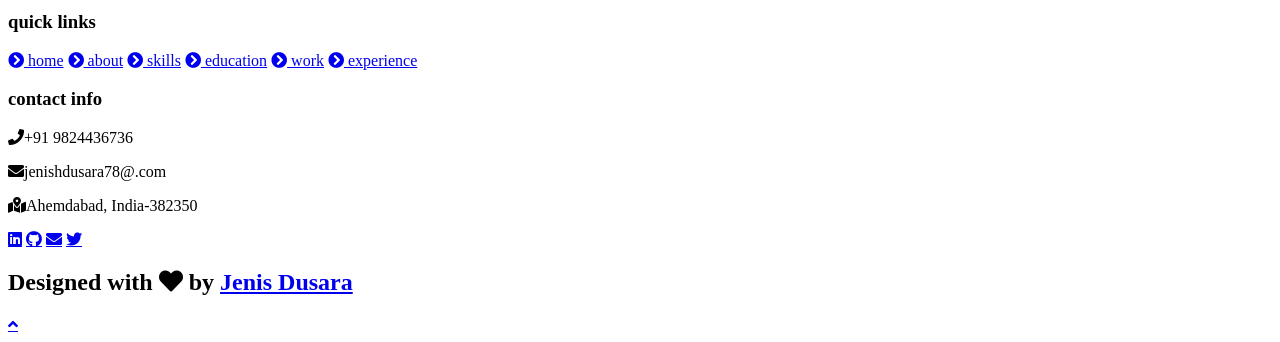
==== commit 4e78d5d9: "Update index.html" ====
--- a/index.html
+++ b/index.html
@@ -119,12 +119,74 @@
     <div class="container">
           <div class="row" id="skillsContainer">
 
-            <!-- <div class="bar">
-              <div class="info">
-                <img src="https://img.icons8.com/color/48/000000/adobe-xd.png"/>
-                <span>AdobeXD</span>
-              </div>
-            </div> -->
+            <div class="bar">
+              <div class="info">
+                <img src="https://img.icons8.com/?size=100&id=20909&format=png&color=000000"/>
+                <span>HTML5</span>
+              </div>
+            </div>
+            <div class="bar">
+              <div class="info">
+                <img src="https://img.icons8.com/?size=100&id=7gdY5qNXaKC0&format=png&color=000000"/>
+                <span>CSS3</span>
+              </div>
+            </div>
+            <div class="bar">
+              <div class="info">
+                <img src="https://img.icons8.com/?size=100&id=9nLaR5KFGjN0&format=png&color=0000000"/>
+                <span>MySQL</span>
+              </div>
+            </div>
+            <div class="bar">
+              <div class="info">
+                <img src="https://img.icons8.com/?size=100&id=33039&format=png&color=000000"/>
+                <span>AWS</span>
+              </div>
+            </div>
+            <div class="bar">
+              <div class="info">
+                <img src="https://img.icons8.com/?size=100&id=qYfwpsRXEcpc&format=png&color=000000"/>
+                <span>PwerBi</span>
+              </div>
+            </div>
+
+            <div class="bar">
+              <div class="info">
+                <img src="https://img.icons8.com/?size=100&id=Rc0Xn5AtE8kX&format=png&color=000000"/>                
+                <span>Python</span>
+              </div>
+            </div>
+            <div class="bar">
+              <div class="info">
+                <img src="https://img.icons8.com/?size=100&id=NL90I8YT1YnN&format=png&color=000000"/>
+                <span>Machine Learning</span>
+              </div>
+            </div>
+            <div class="bar">
+              <div class="info">
+                <img src="https://img.icons8.com/?size=100&id=oOOSYZyuA844&format=png&color=000000"/>
+                <span>Deep Learning</span>
+              </div>
+            </div>
+            <div class="bar">
+              <div class="info">
+                <img src="https://img.icons8.com/?size=100&id=nhndz8YLqqT2&format=png&color=000000"/>
+                <span>Data Science</span>
+              </div>
+            </div>
+            <div class="bar">
+              <div class="info">
+                <img src="https://img.icons8.com/?size=100&id=xaquNfre75yC&format=png&color=000000"/>
+                <span>Artificial intelligence</span>
+              </div>
+            </div>
+            <div class="bar">
+              <div class="info">
+                <img src="https://img.icons8.com/?size=100&id=XP4XPvHME2NH&format=png&color=000000"/>
+                <span>Data visualization</span>
+              </div>
+            </div>
+           
 
       </div>
 </div>
@@ -494,3 +556,4 @@
 
 </body>
 </html>
+
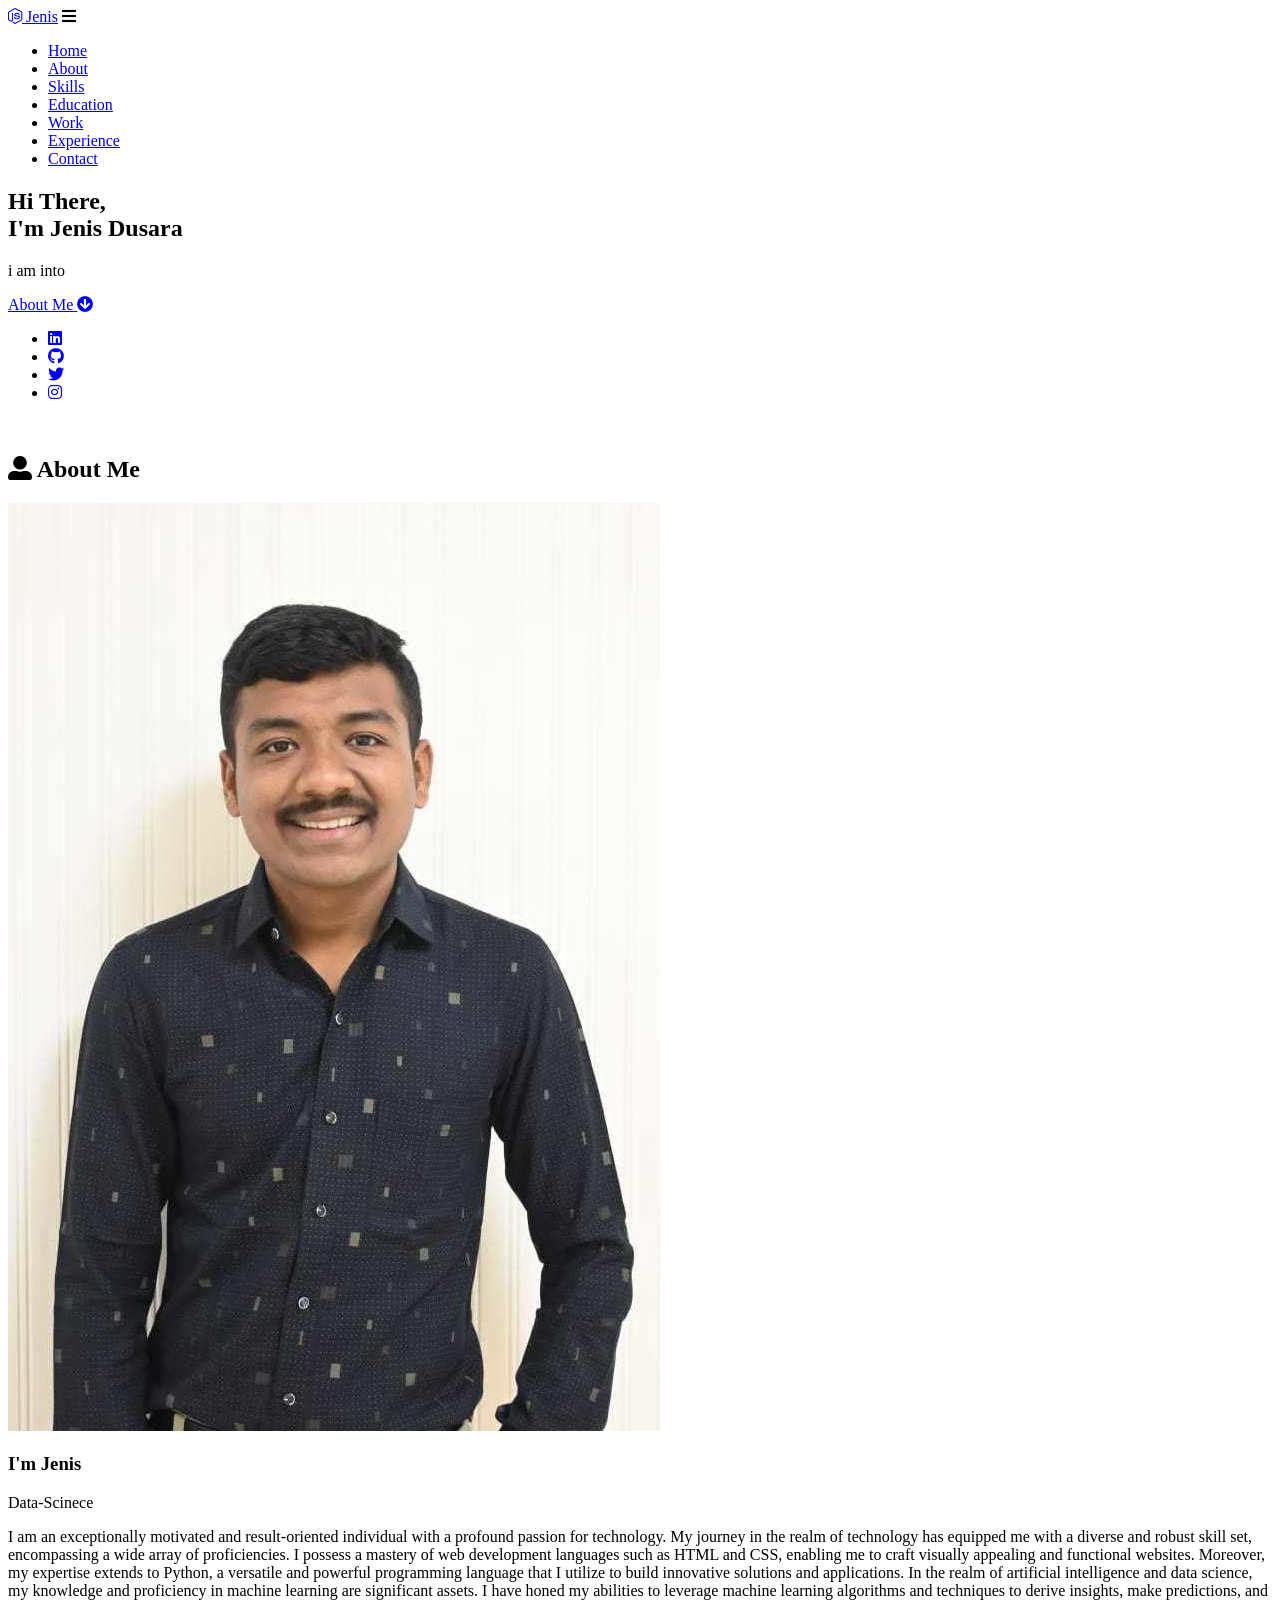
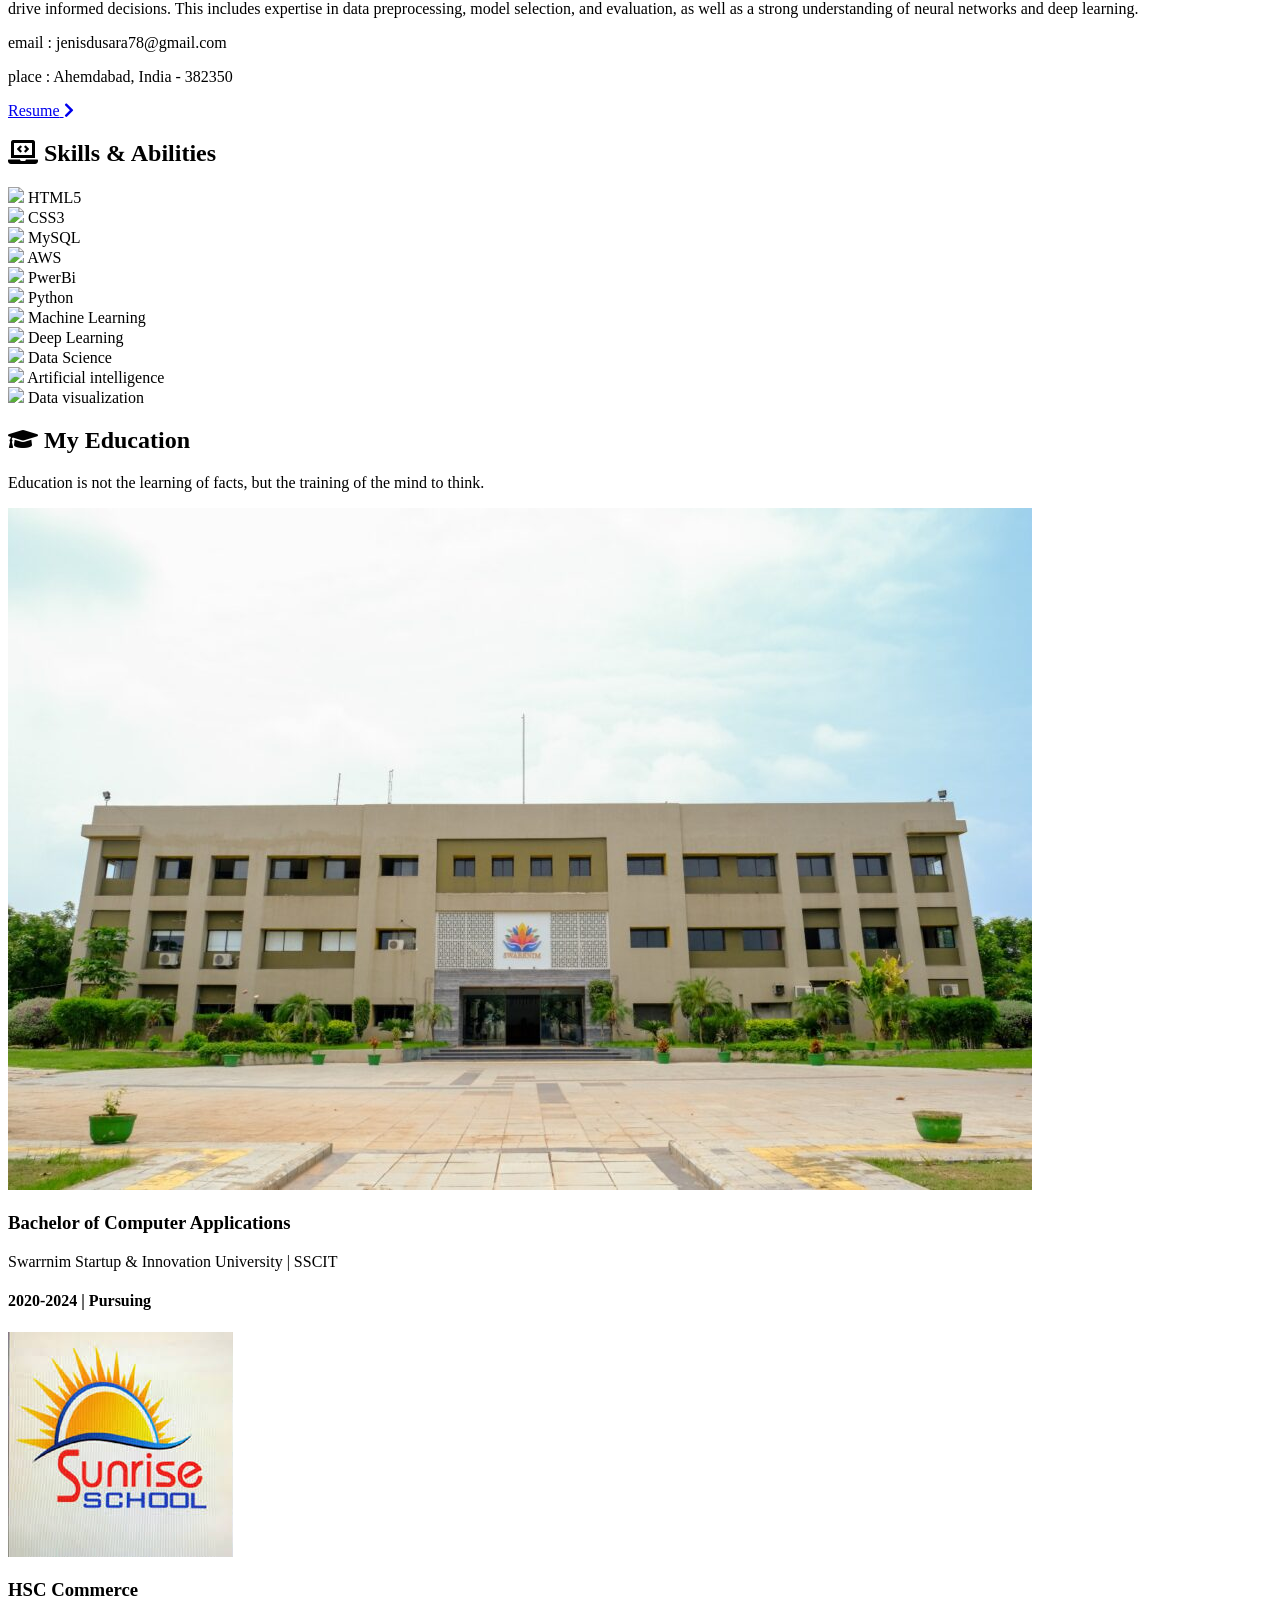
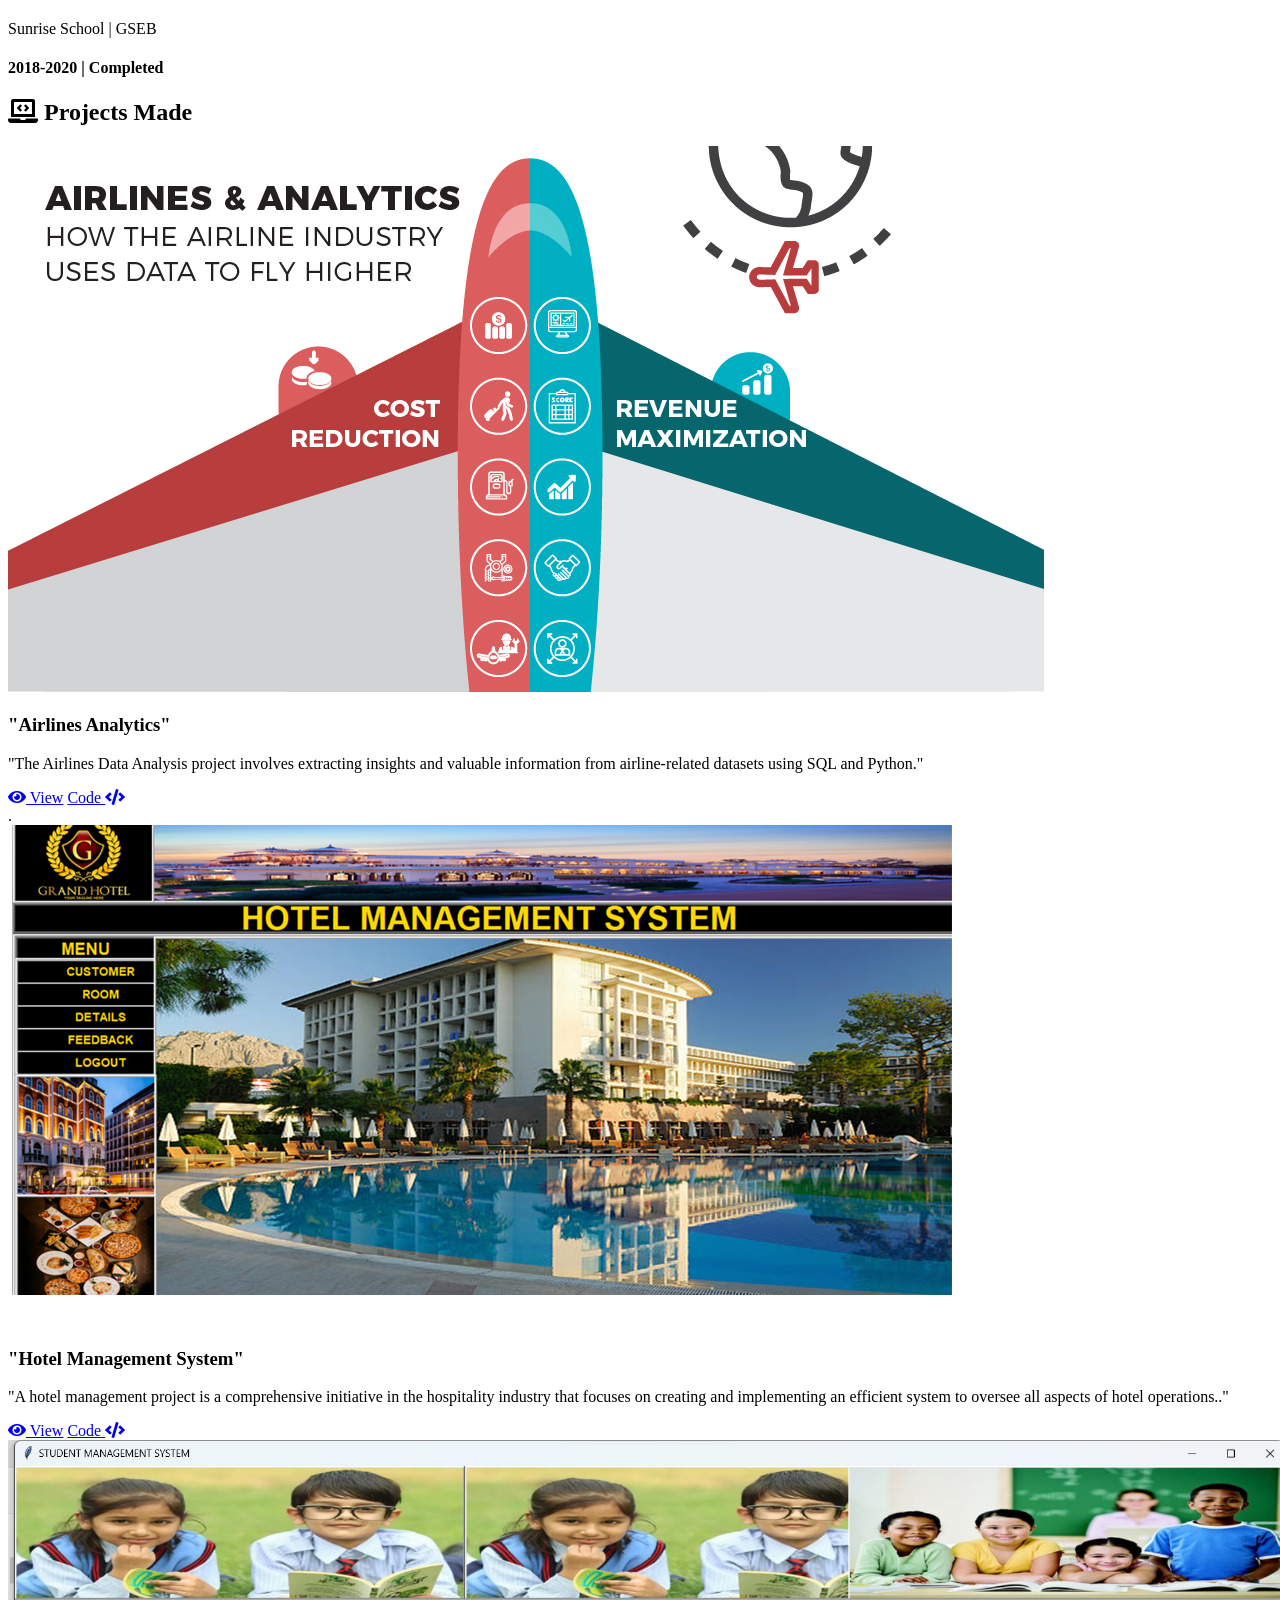
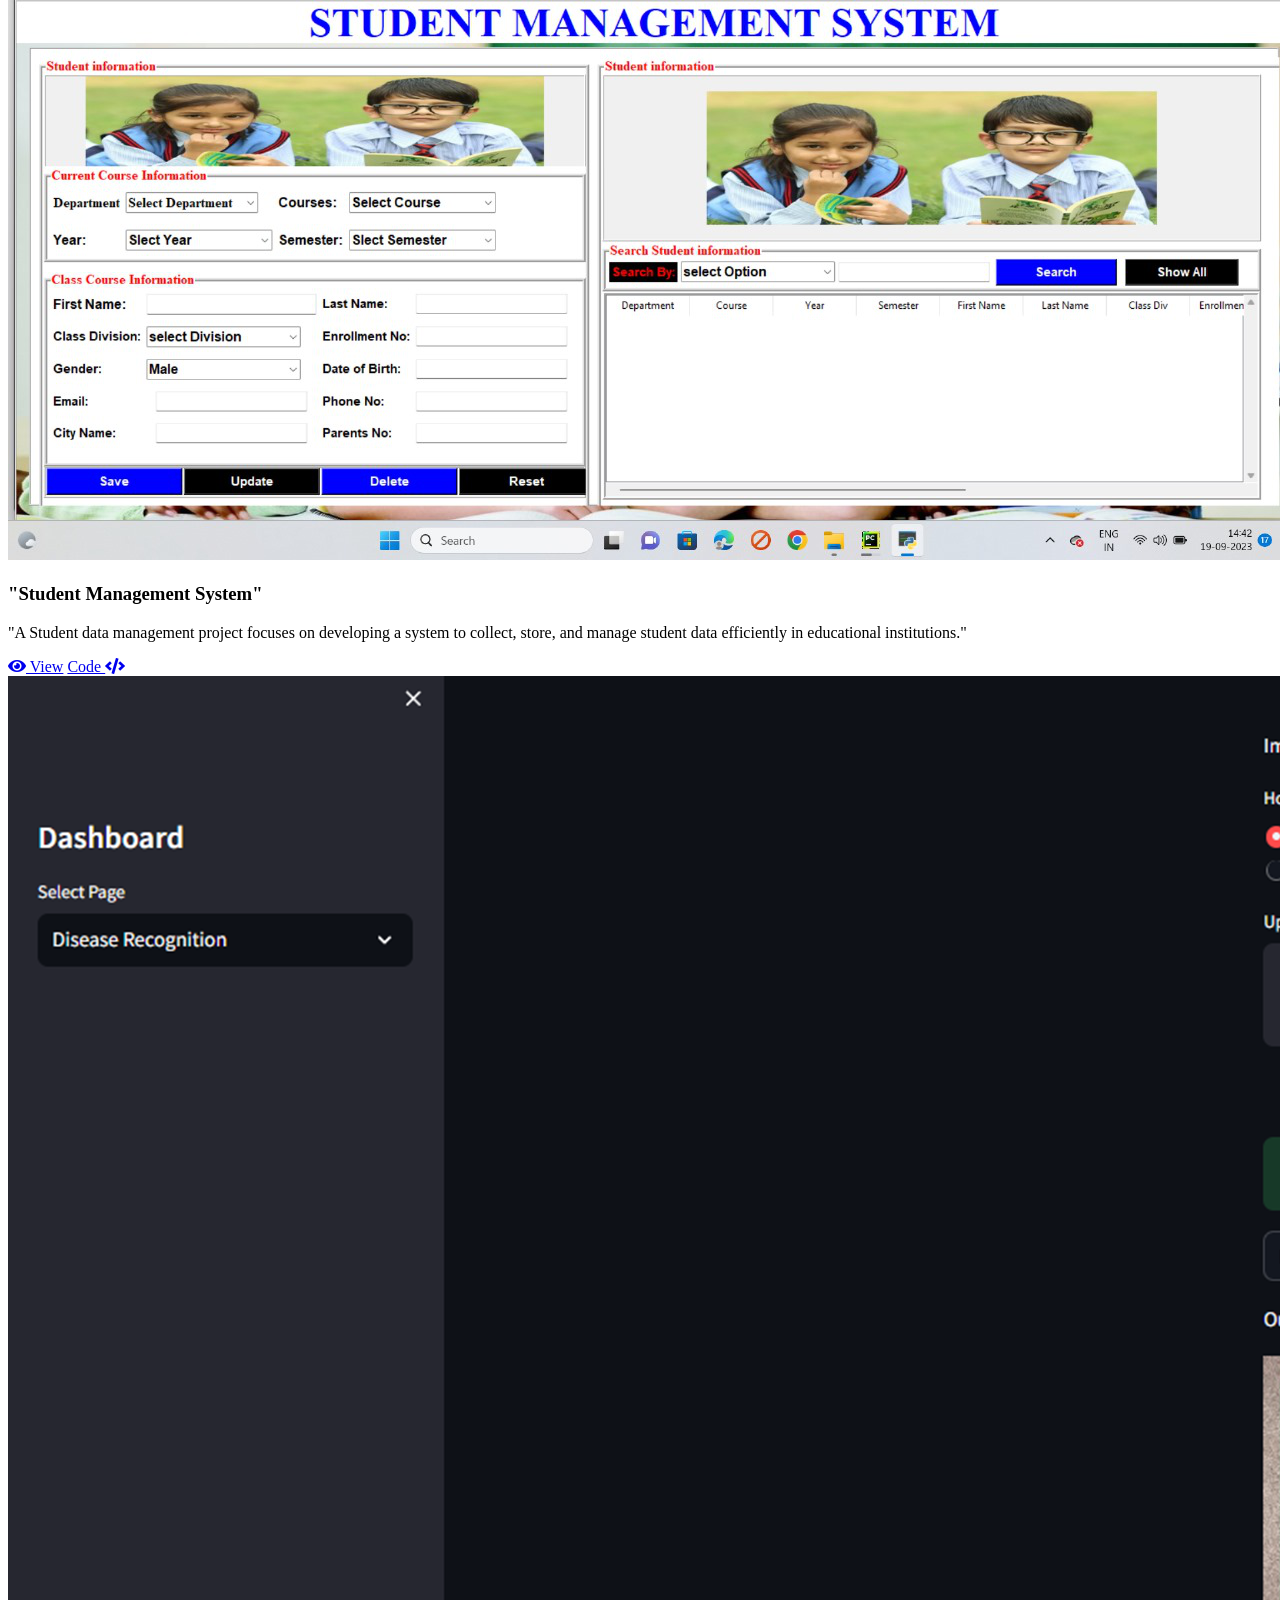
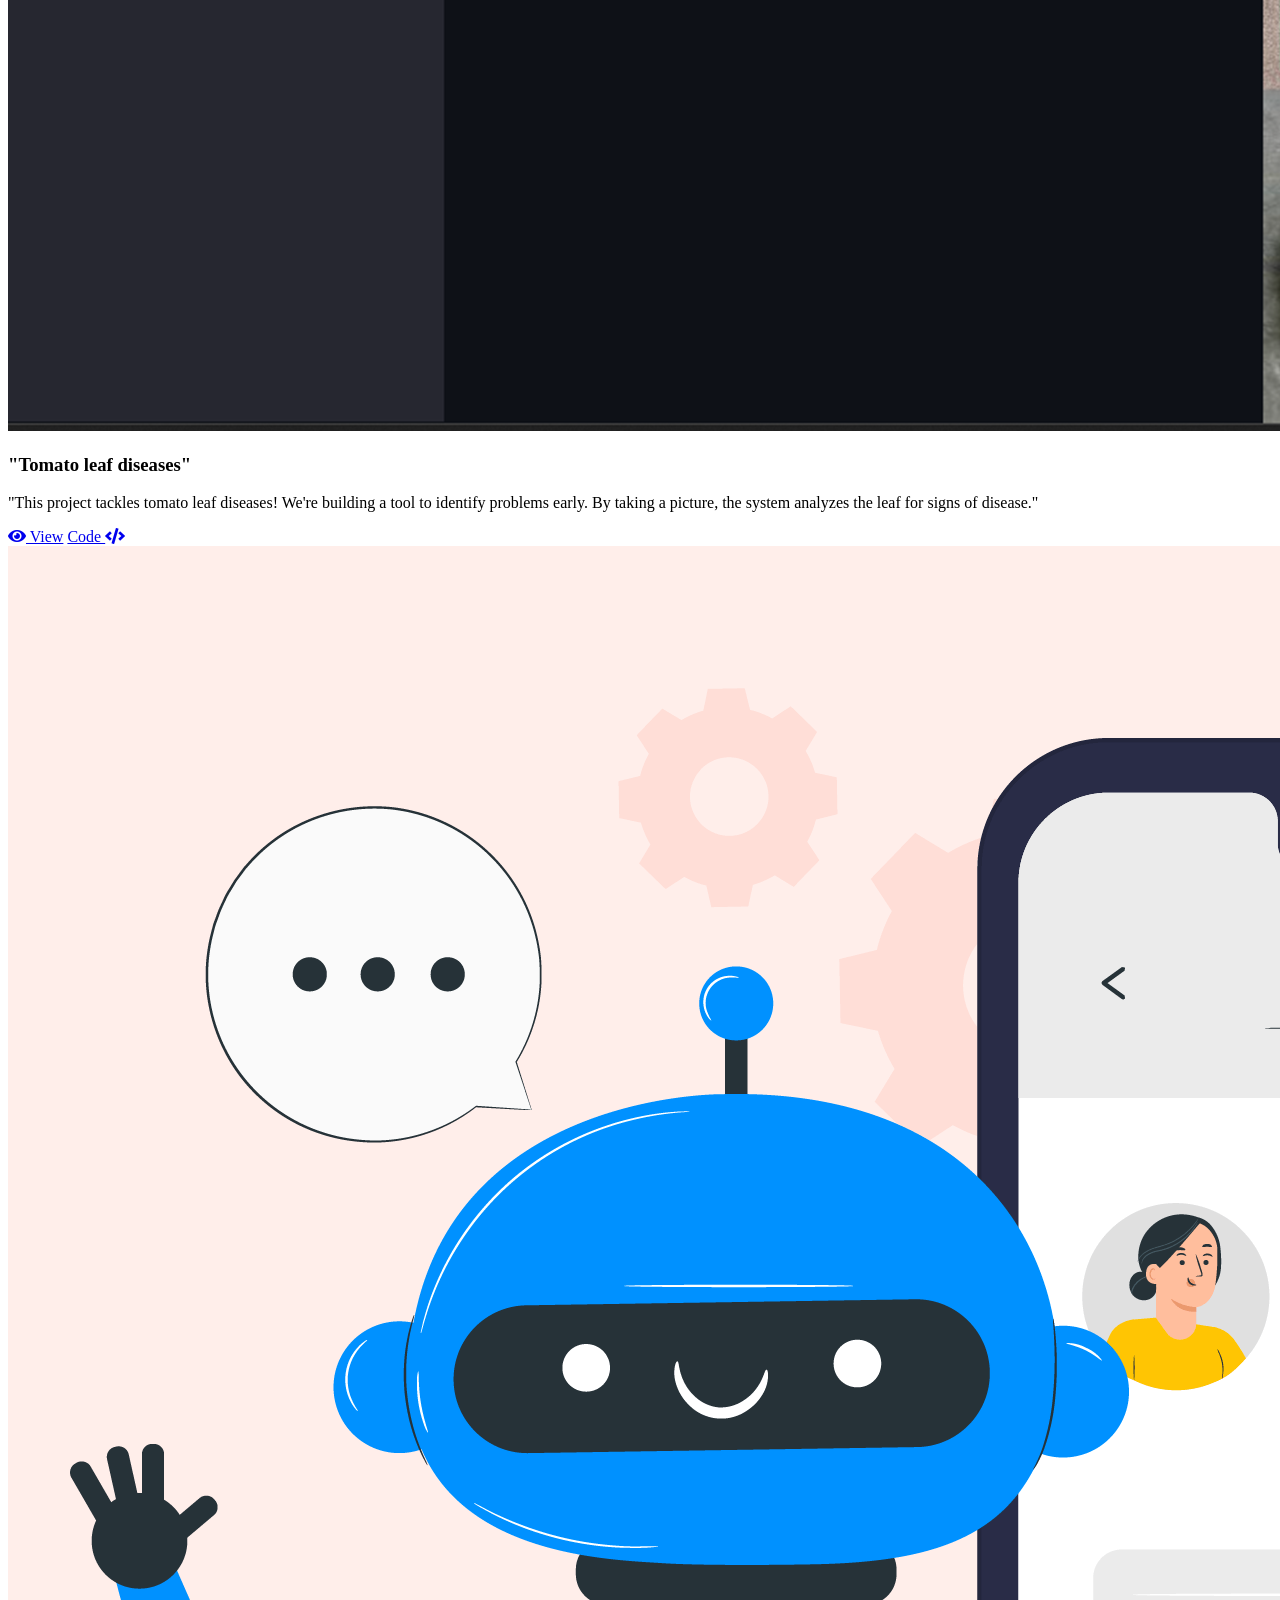
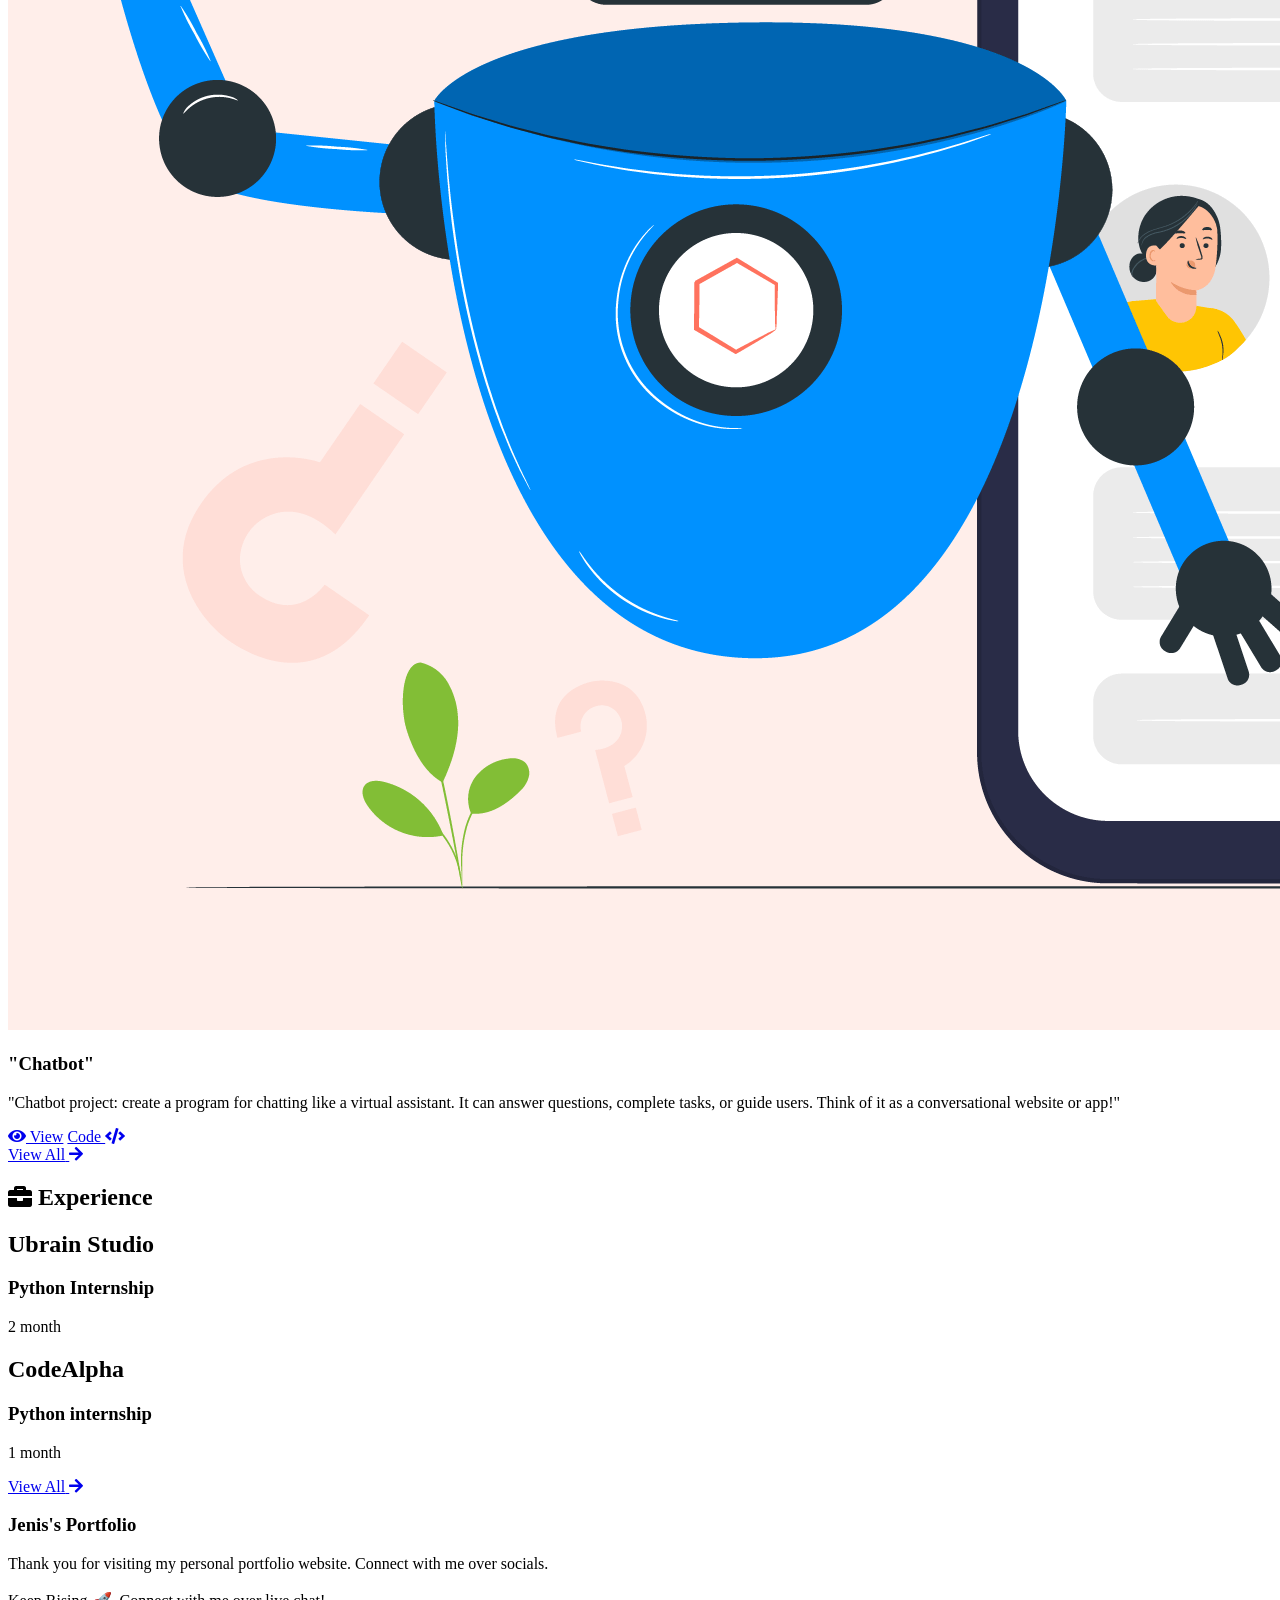
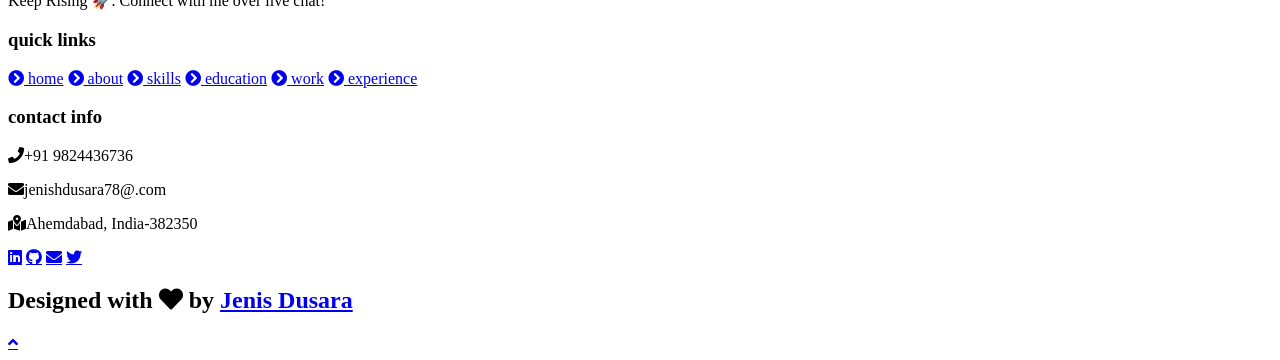
==== commit b7486ecd: "index.html" ====
--- a/index.html
+++ b/index.html
@@ -56,9 +56,7 @@
           <li><a class="linkedin" aria-label="LinkedIn" href="https://www.linkedin.com/in/jenis-dusara-44b559224/" target="_blank"><i class="fab fa-linkedin"></i></a></li> 
           <li><a class="github" aria-label="GitHub" href="https://github.com/JenisDusara" target="_blank"><i class="fab fa-github"></i></a></li>
           <li><a class="twitter" aria-label="Twitter" href="https://twitter.com/DusaraJenis17" target="_blank"><i class="fab fa-twitter"></i></a></li>
-          <!-- <li><a class="telegram" aria-label="Telegram" href="https://t.me/lifecode5" target="_blank"><i class="fab fa-telegram-plane"></i></a></li> -->
-          <!-- <li><a class="instagram" aria-label="Instagram" href="https://www.instagram.com/jigarsable.dev"><i class="fab fa-instagram" target="_blank"></i></a></li> -->
-          <!-- <li><a class="dev" aria-label="Dev" href="https://dev.to/jigarsable" target="_blank"><i class="fab fa-dev"></i></a></li> -->
+          <li><a class="instagram" aria-label="Instagram" href="https://www.instagram.com/_jenish17_"><i class="fab fa-instagram" target="_blank"></i></a></li>
         </ul>
       </div>
     </div>
@@ -117,7 +115,7 @@
     <h2 class="heading"><i class="fas fa-laptop-code"></i> Skills & <span>Abilities</span></h2>
 
     <div class="container">
-          <div class="row" id="skillsContainer">
+          <div class="row"> 
 
             <div class="bar">
               <div class="info">
@@ -231,7 +229,7 @@
 
 
 <!-- work project section starts -->
-<section class="work" id="work">
+<section class="work" >
 
   <h2 class="heading"><i class="fas fa-laptop-code"></i> Projects <span>Made</span></h2>
 
@@ -556,4 +554,3 @@
 
 </body>
 </html>
-
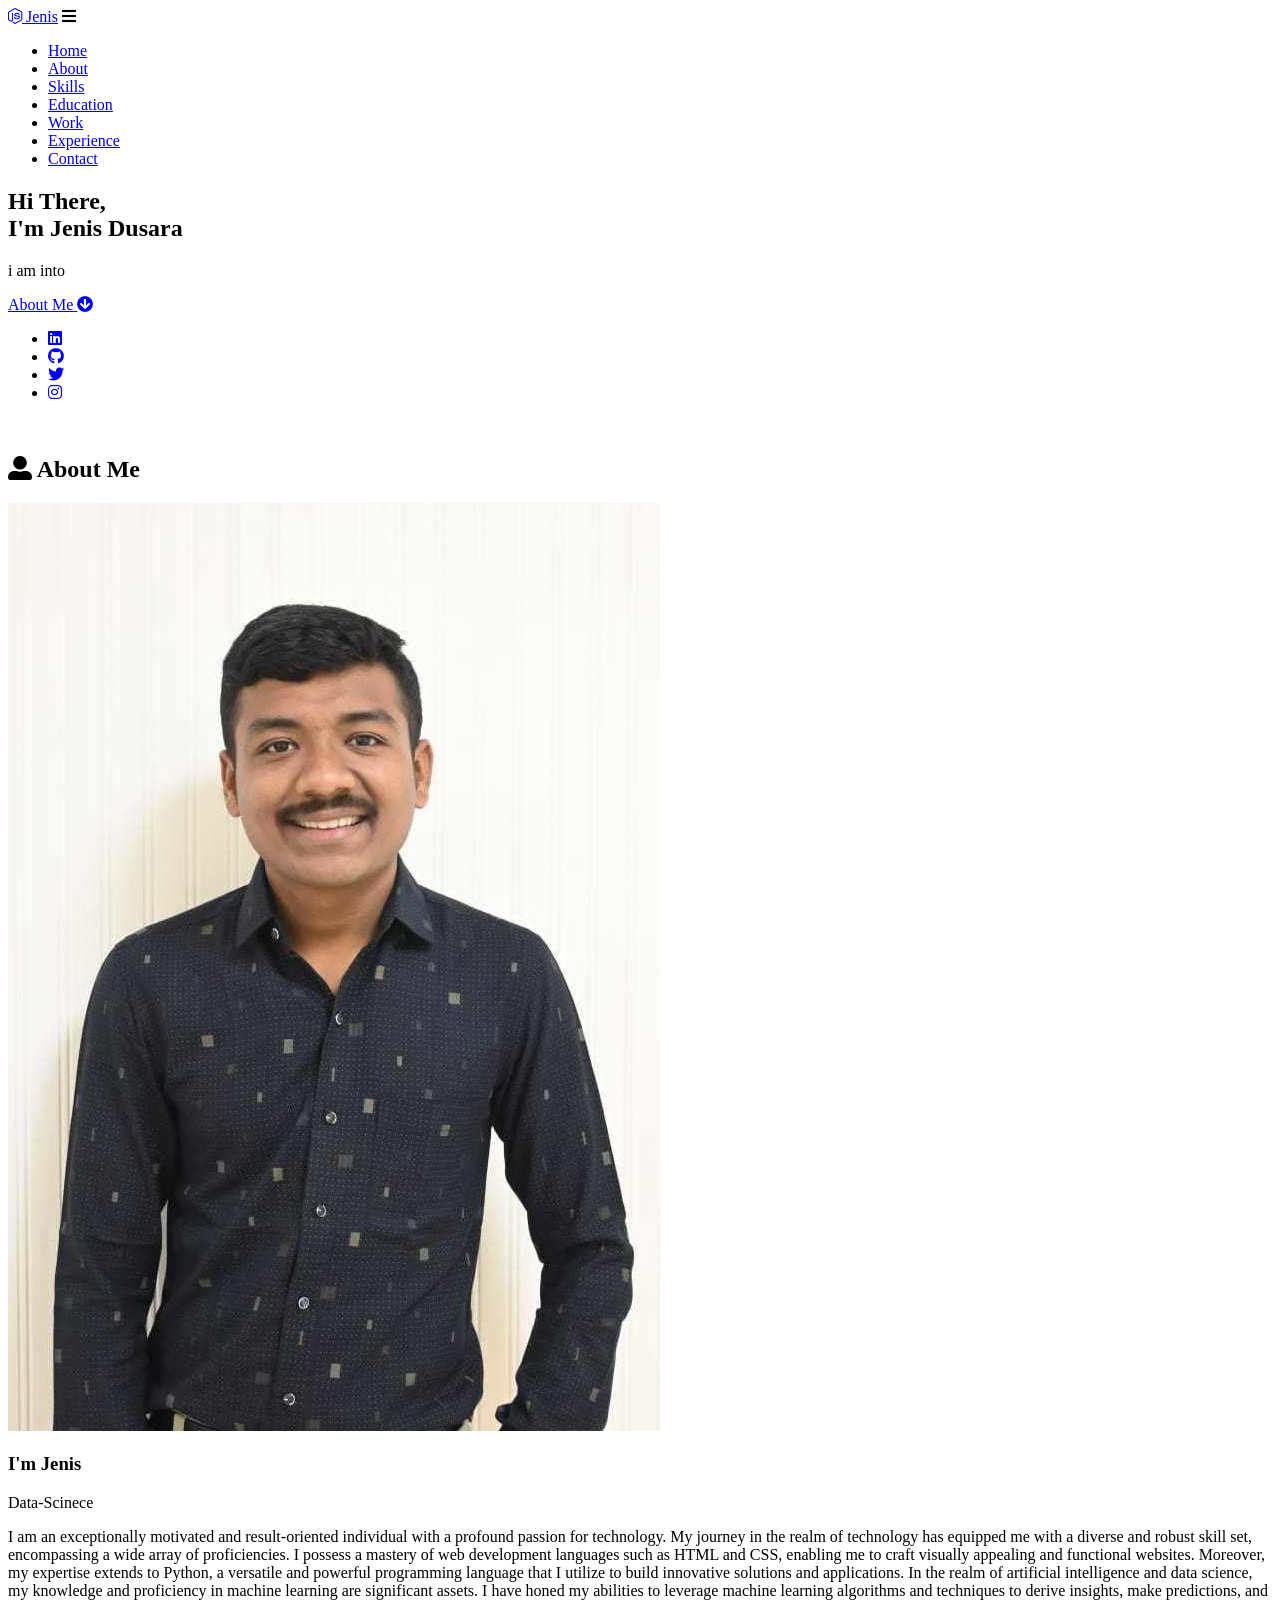
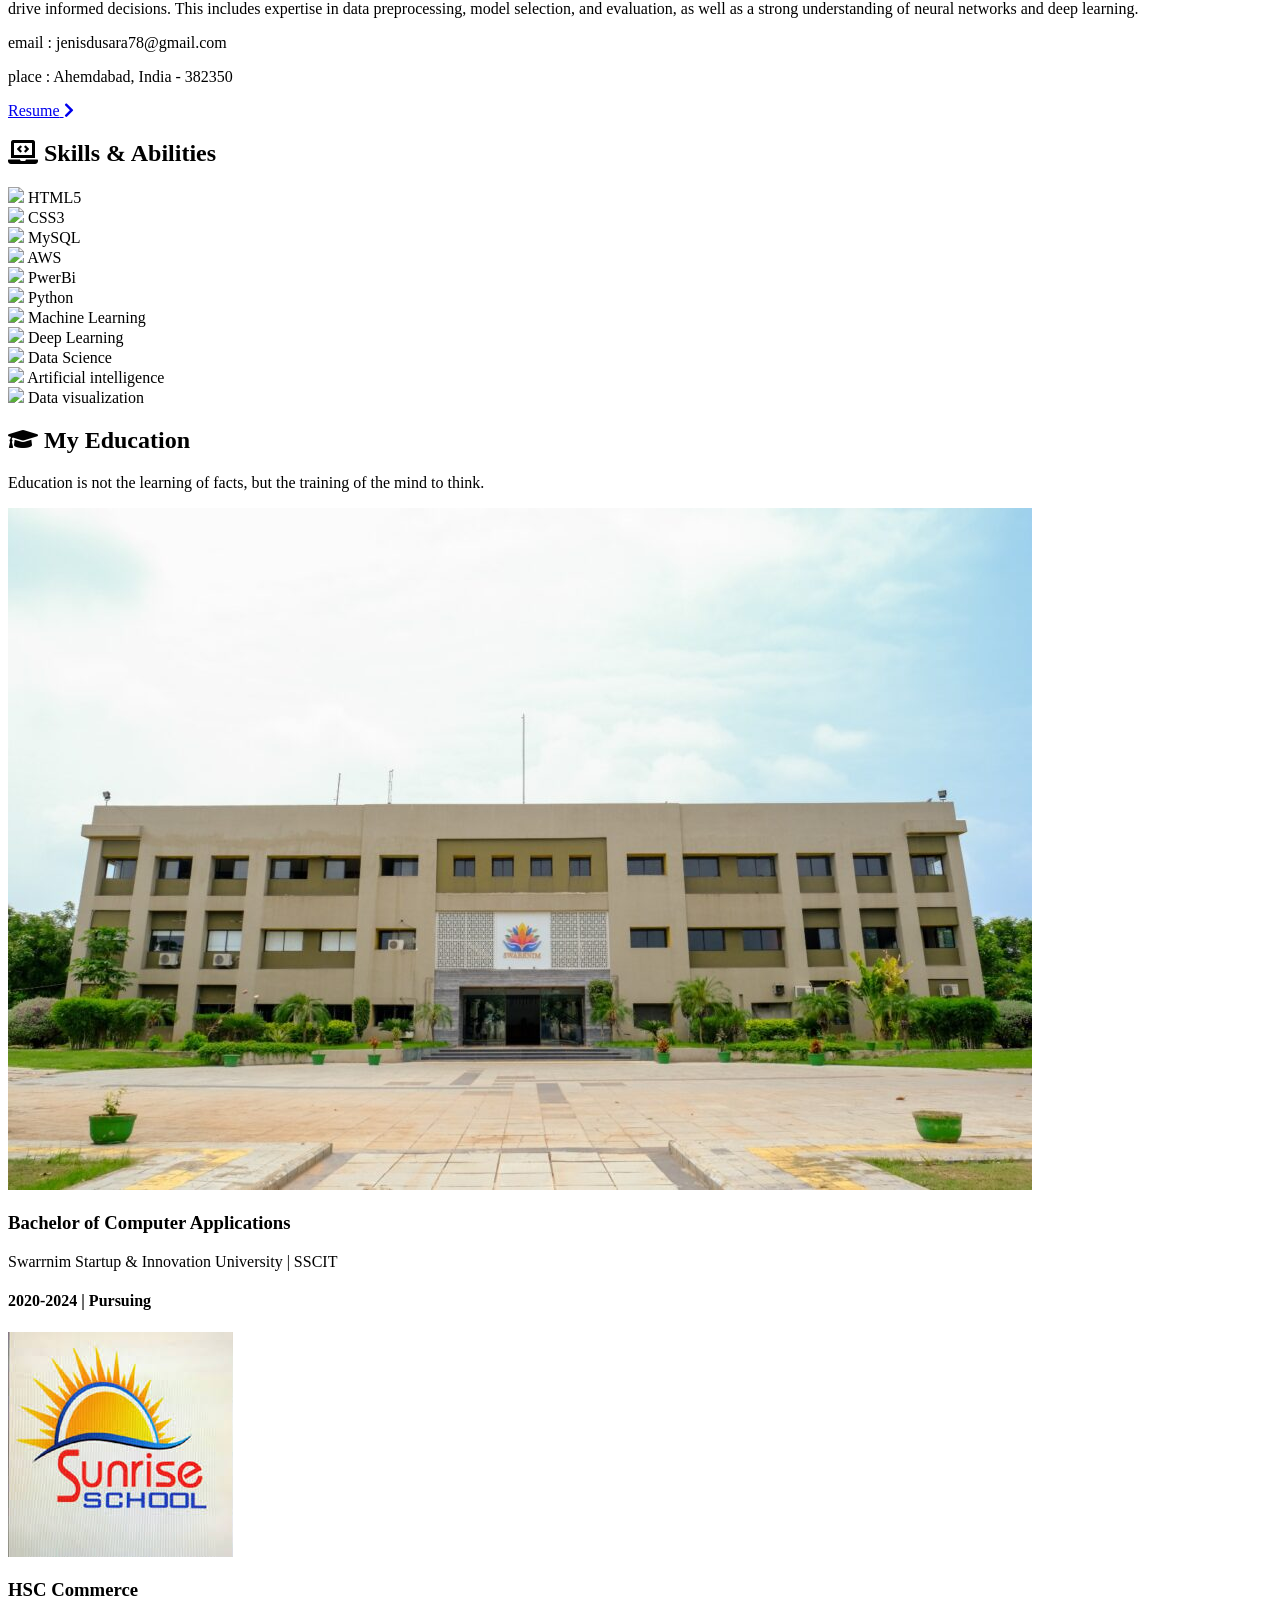
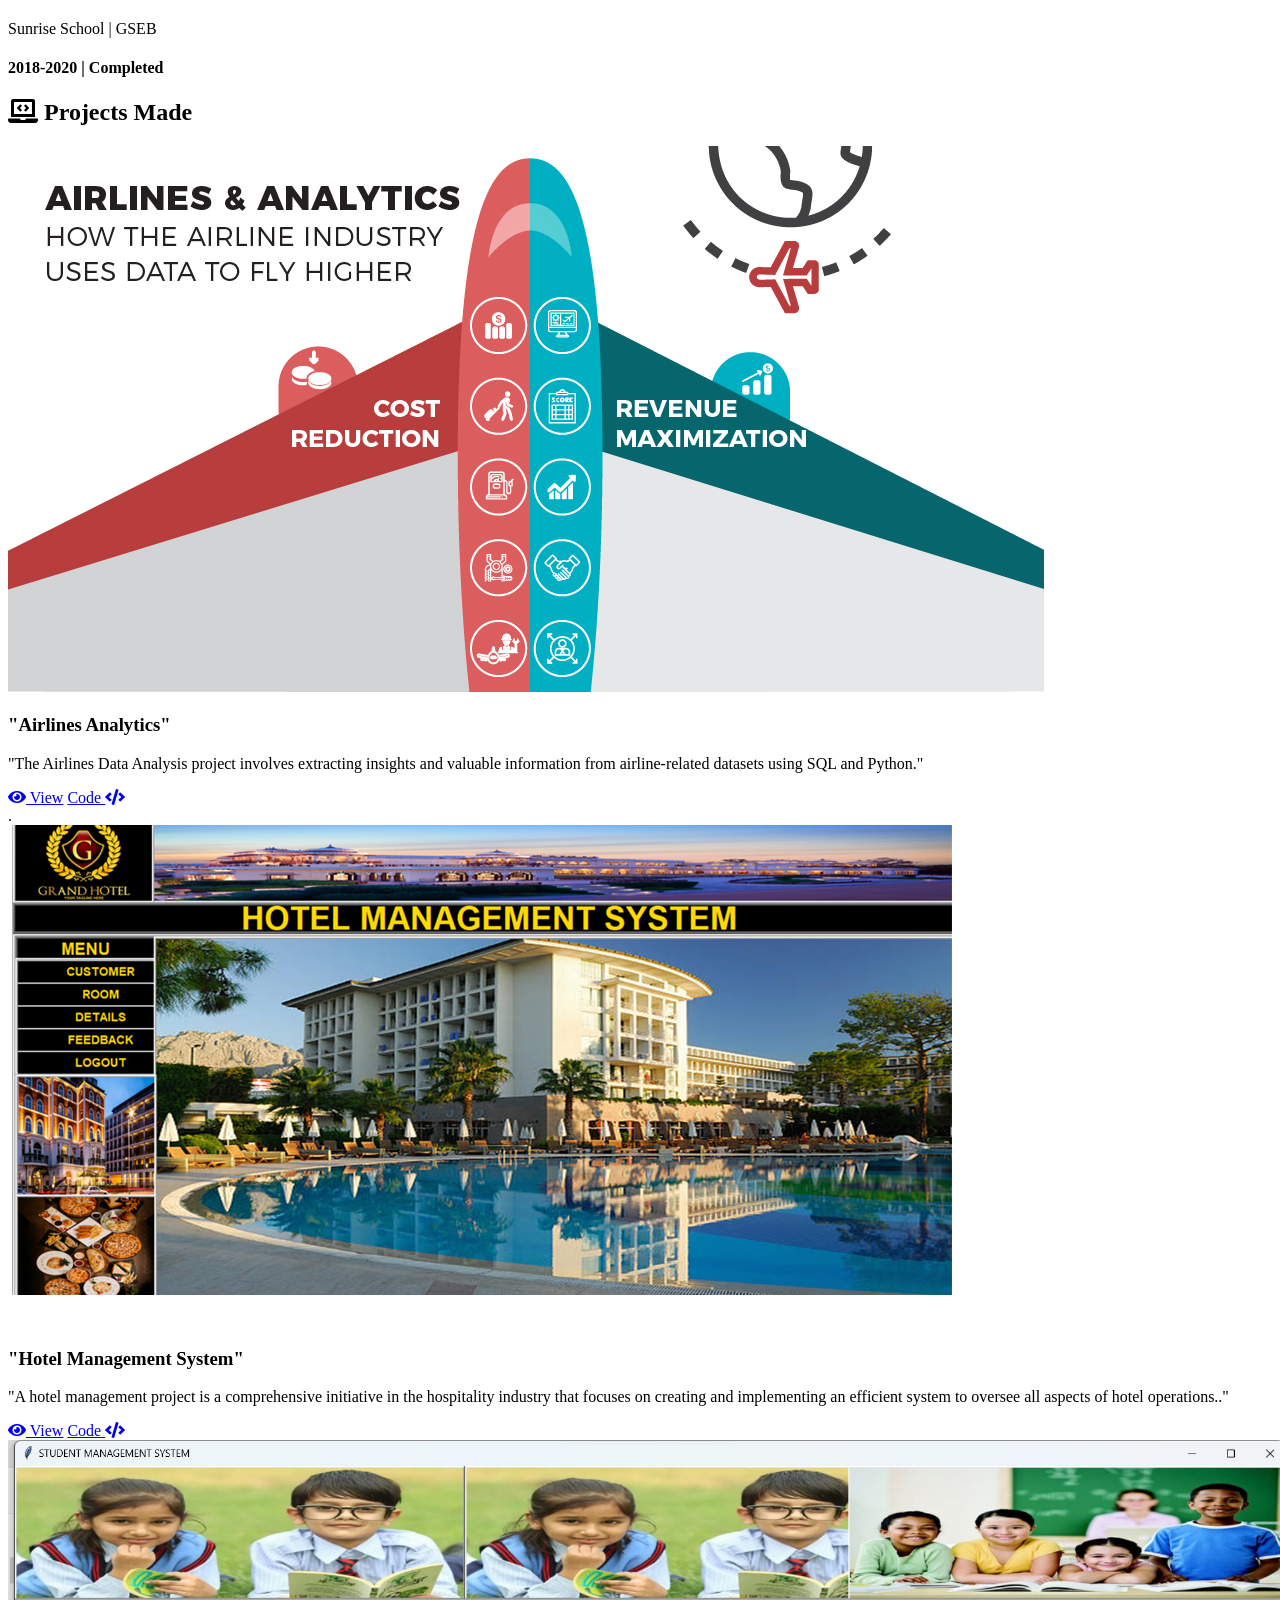
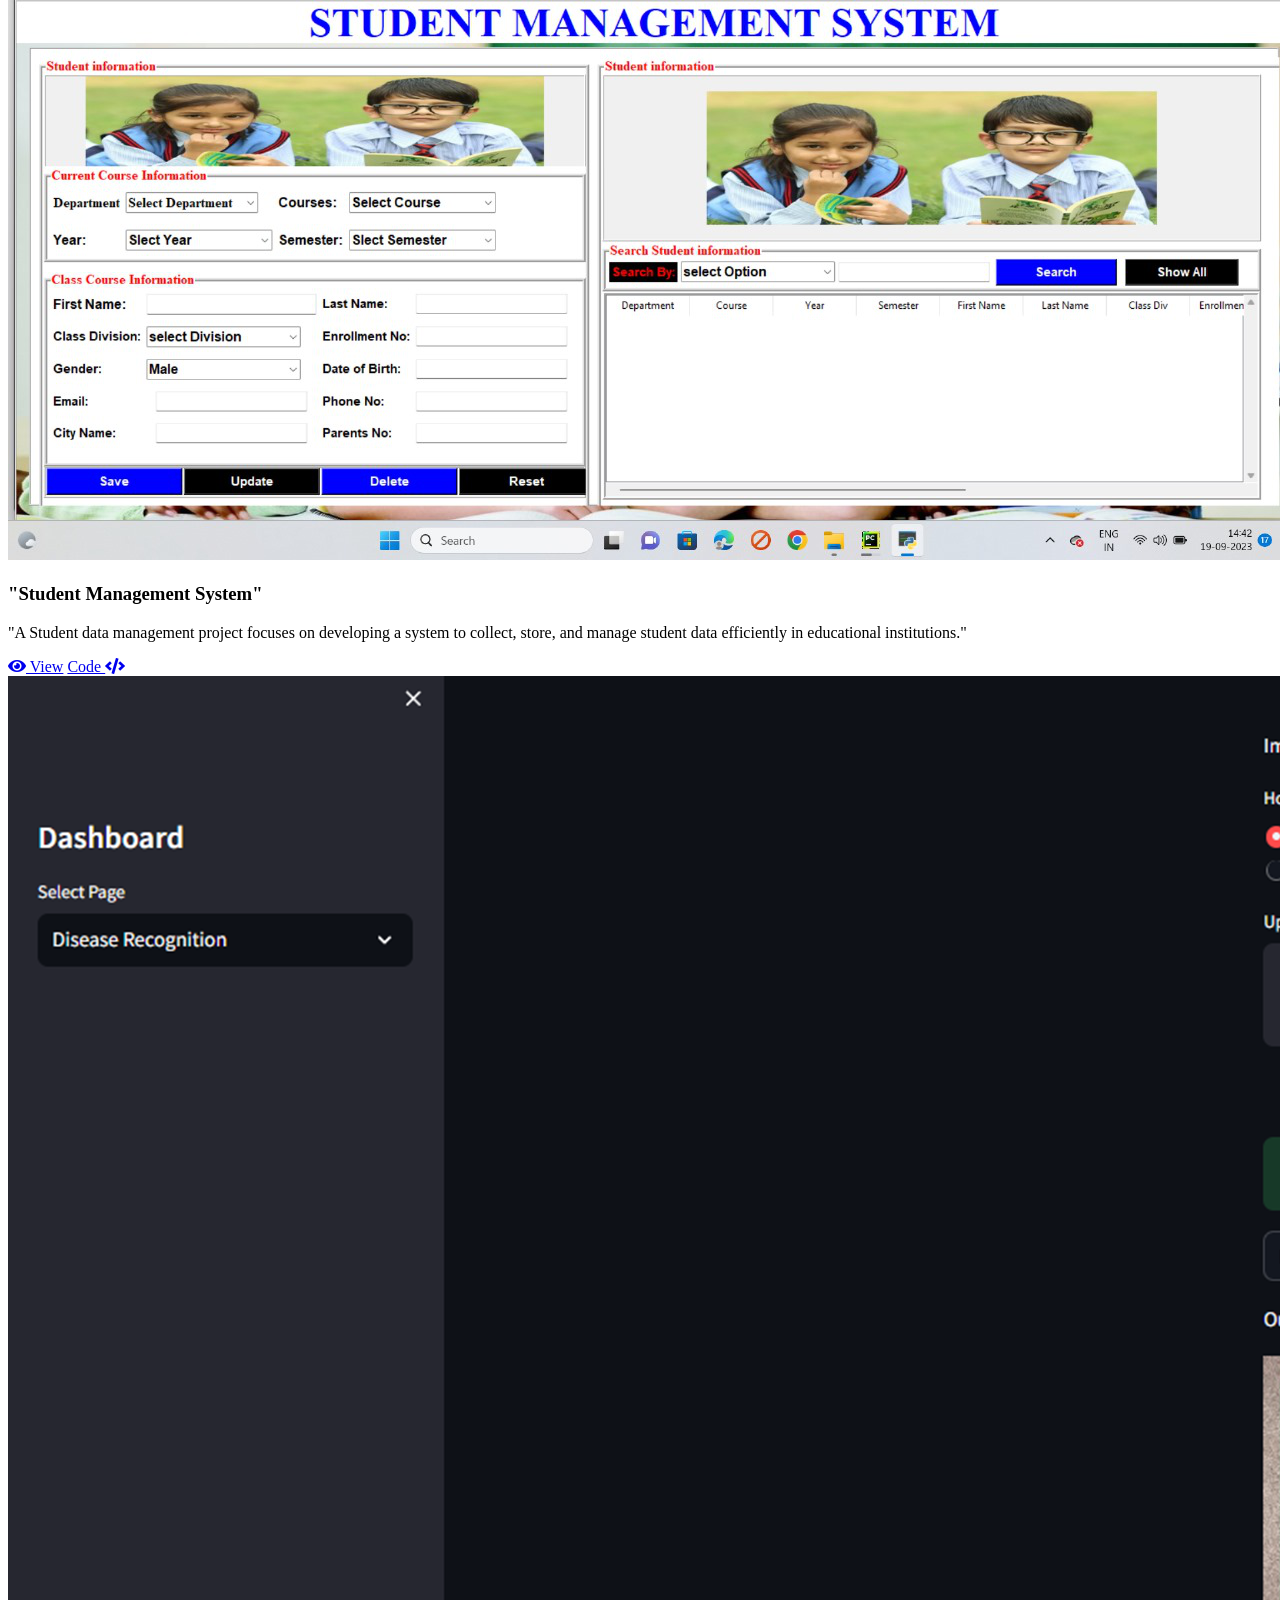
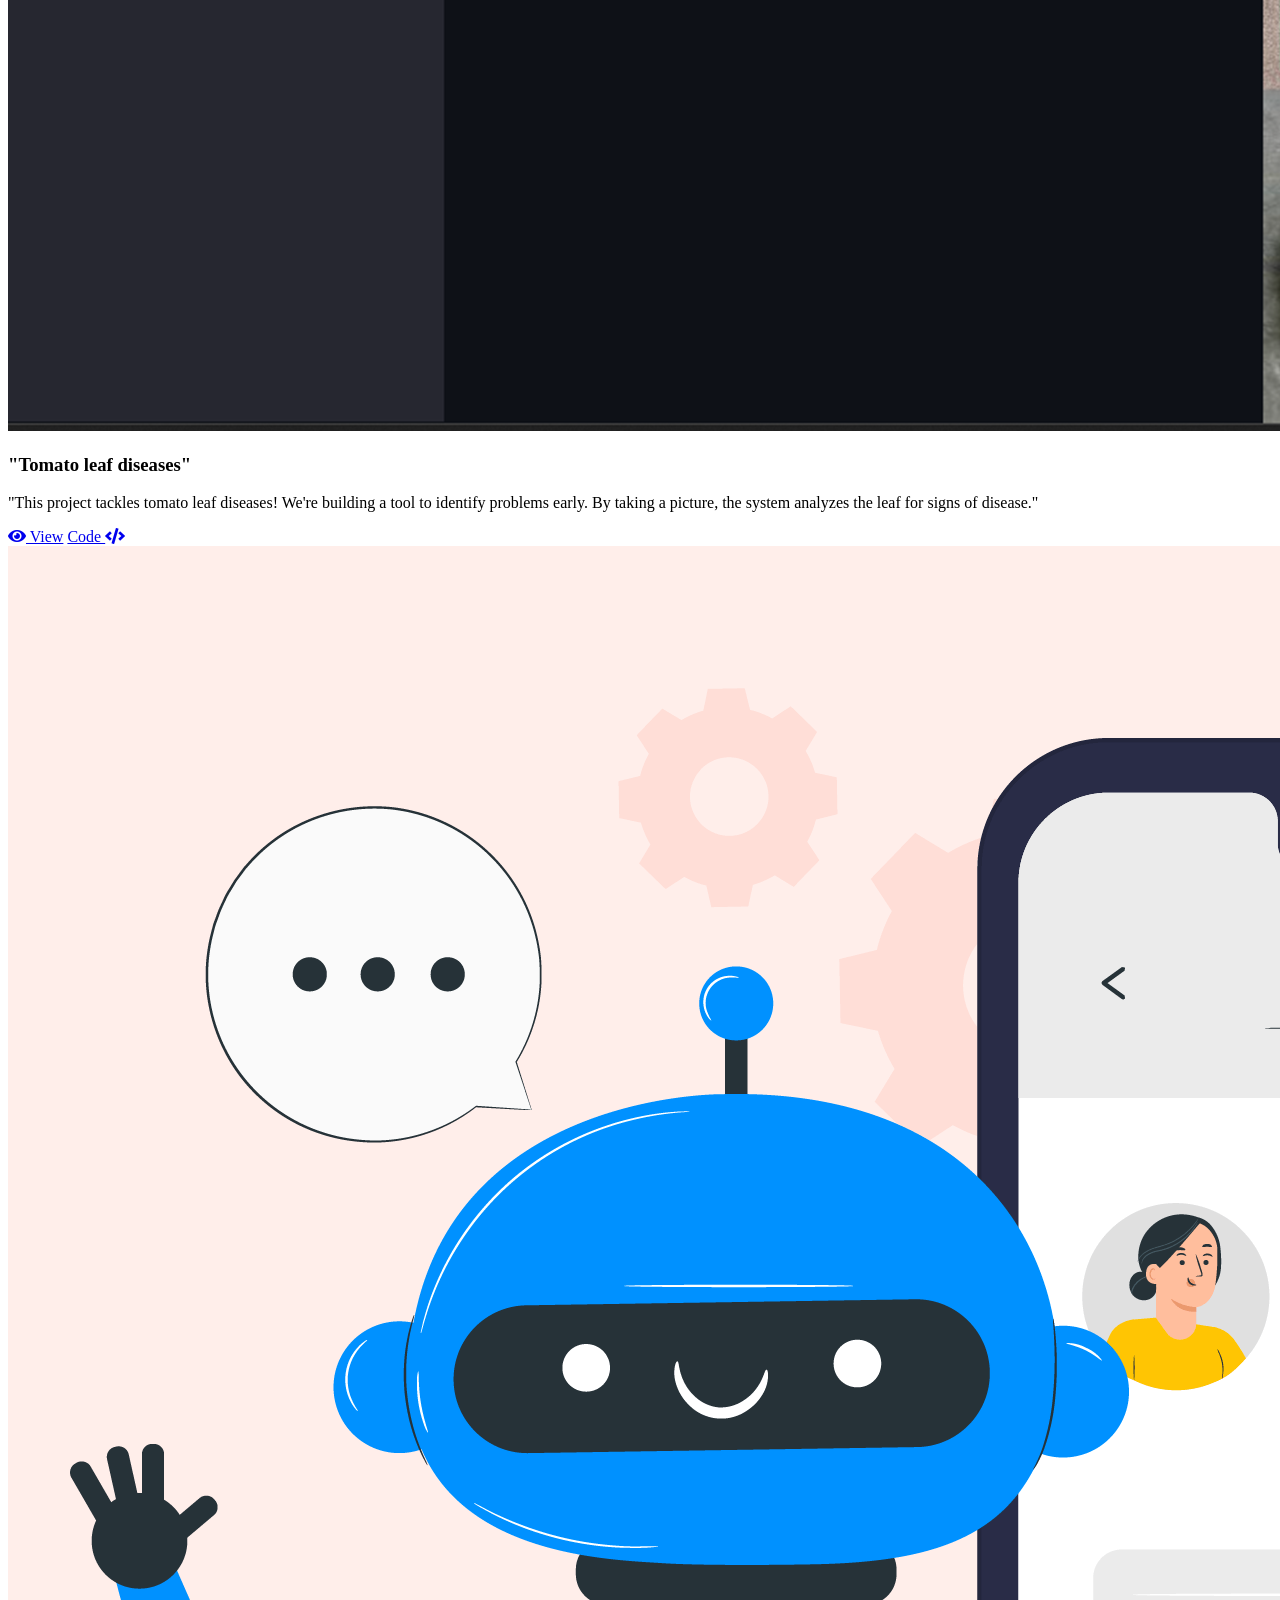
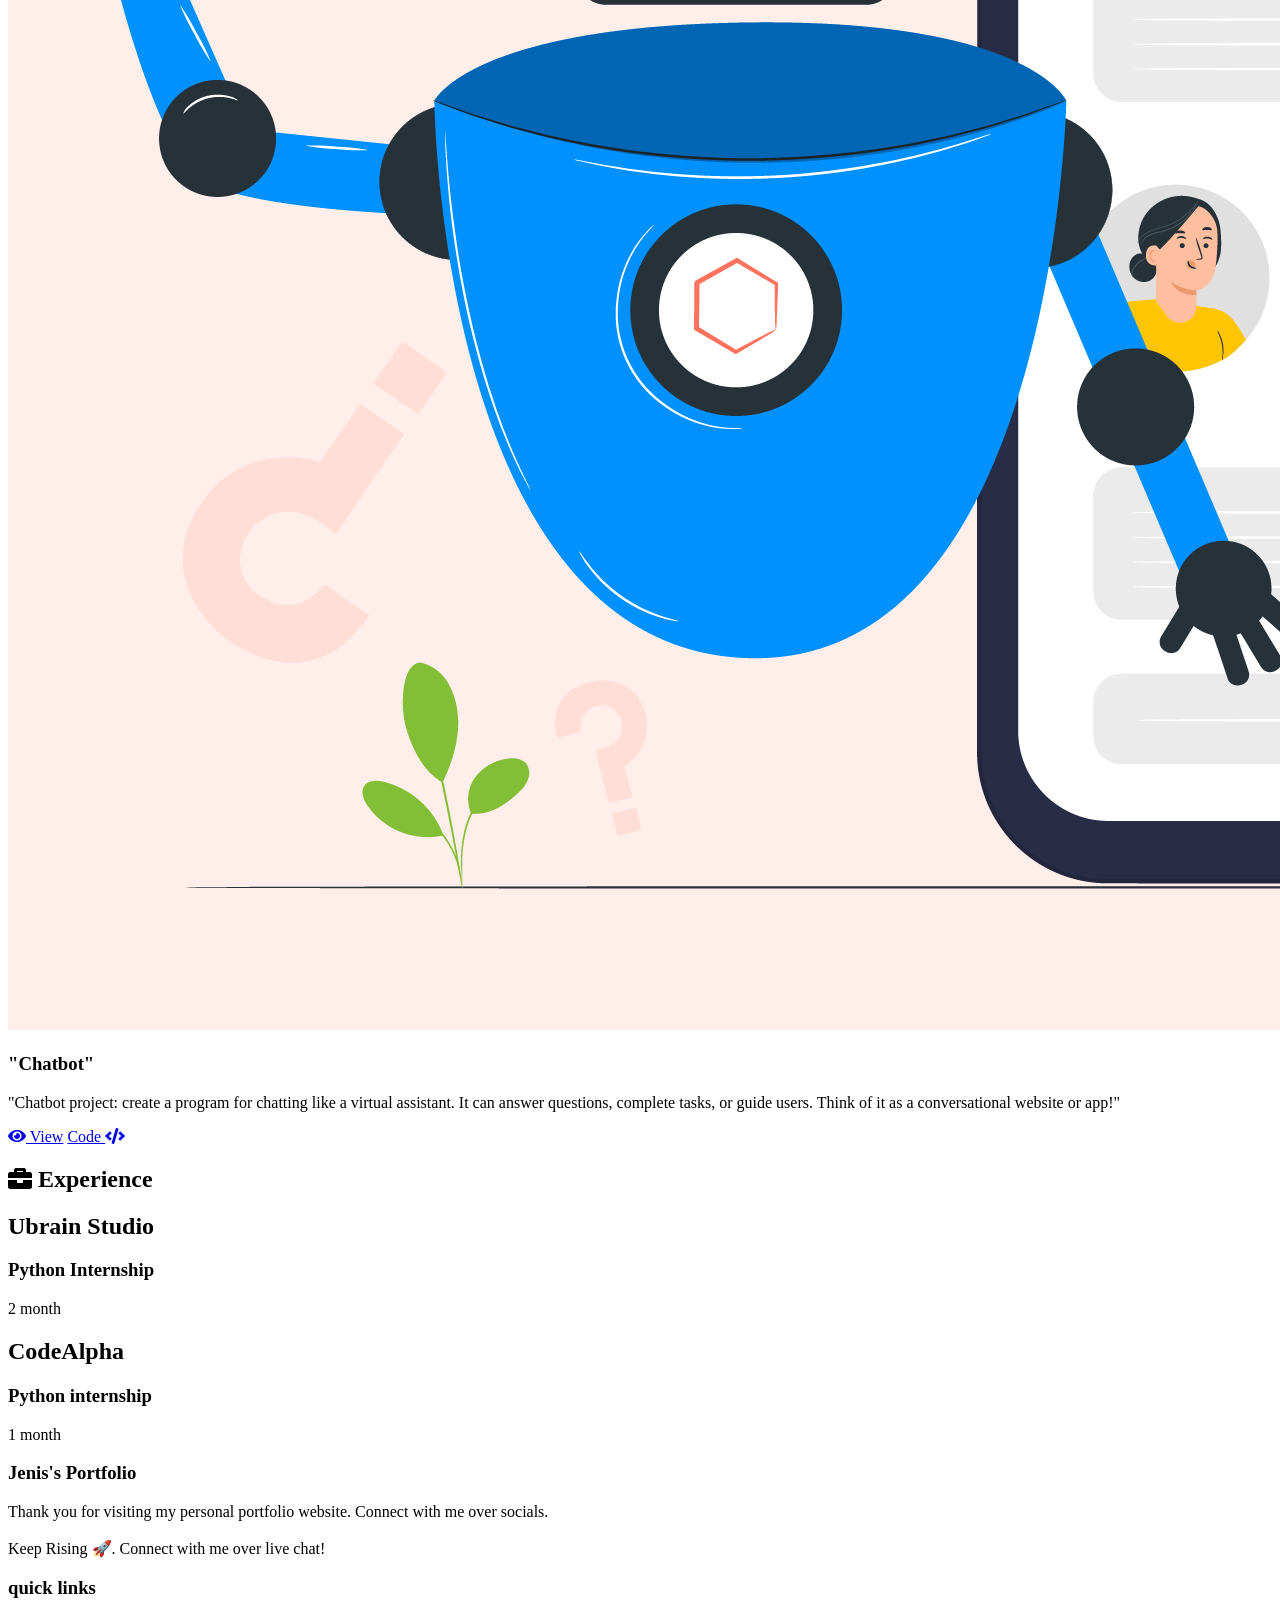
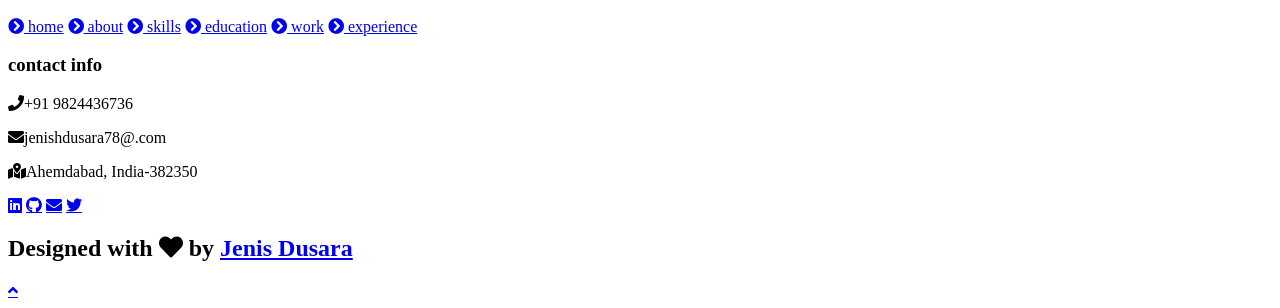
==== commit 6665a9d4: "index.html" ====
--- a/index.html
+++ b/index.html
@@ -347,11 +347,11 @@
 
 </div>
 
-<div class="viewall">
+<!-- <div class="viewall">
   <a href="./projects/index.html" class="btn"><span>View All</span>
     <i class="fas fa-arrow-right"></i>
 </a>
-</div>
+</div> -->
 
 </section>
 <!-- work project section ends -->
@@ -392,11 +392,11 @@
 
   </div>
 
-  <div class="morebtn">
+  <!-- <div class="morebtn">
     <a href="/experience" class="btn"><span>View All</span>
       <i class="fas fa-arrow-right"></i>
   </a>
-  </div>
+  </div> -->
 
 </div>
 
@@ -554,3 +554,4 @@
 
 </body>
 </html>
+
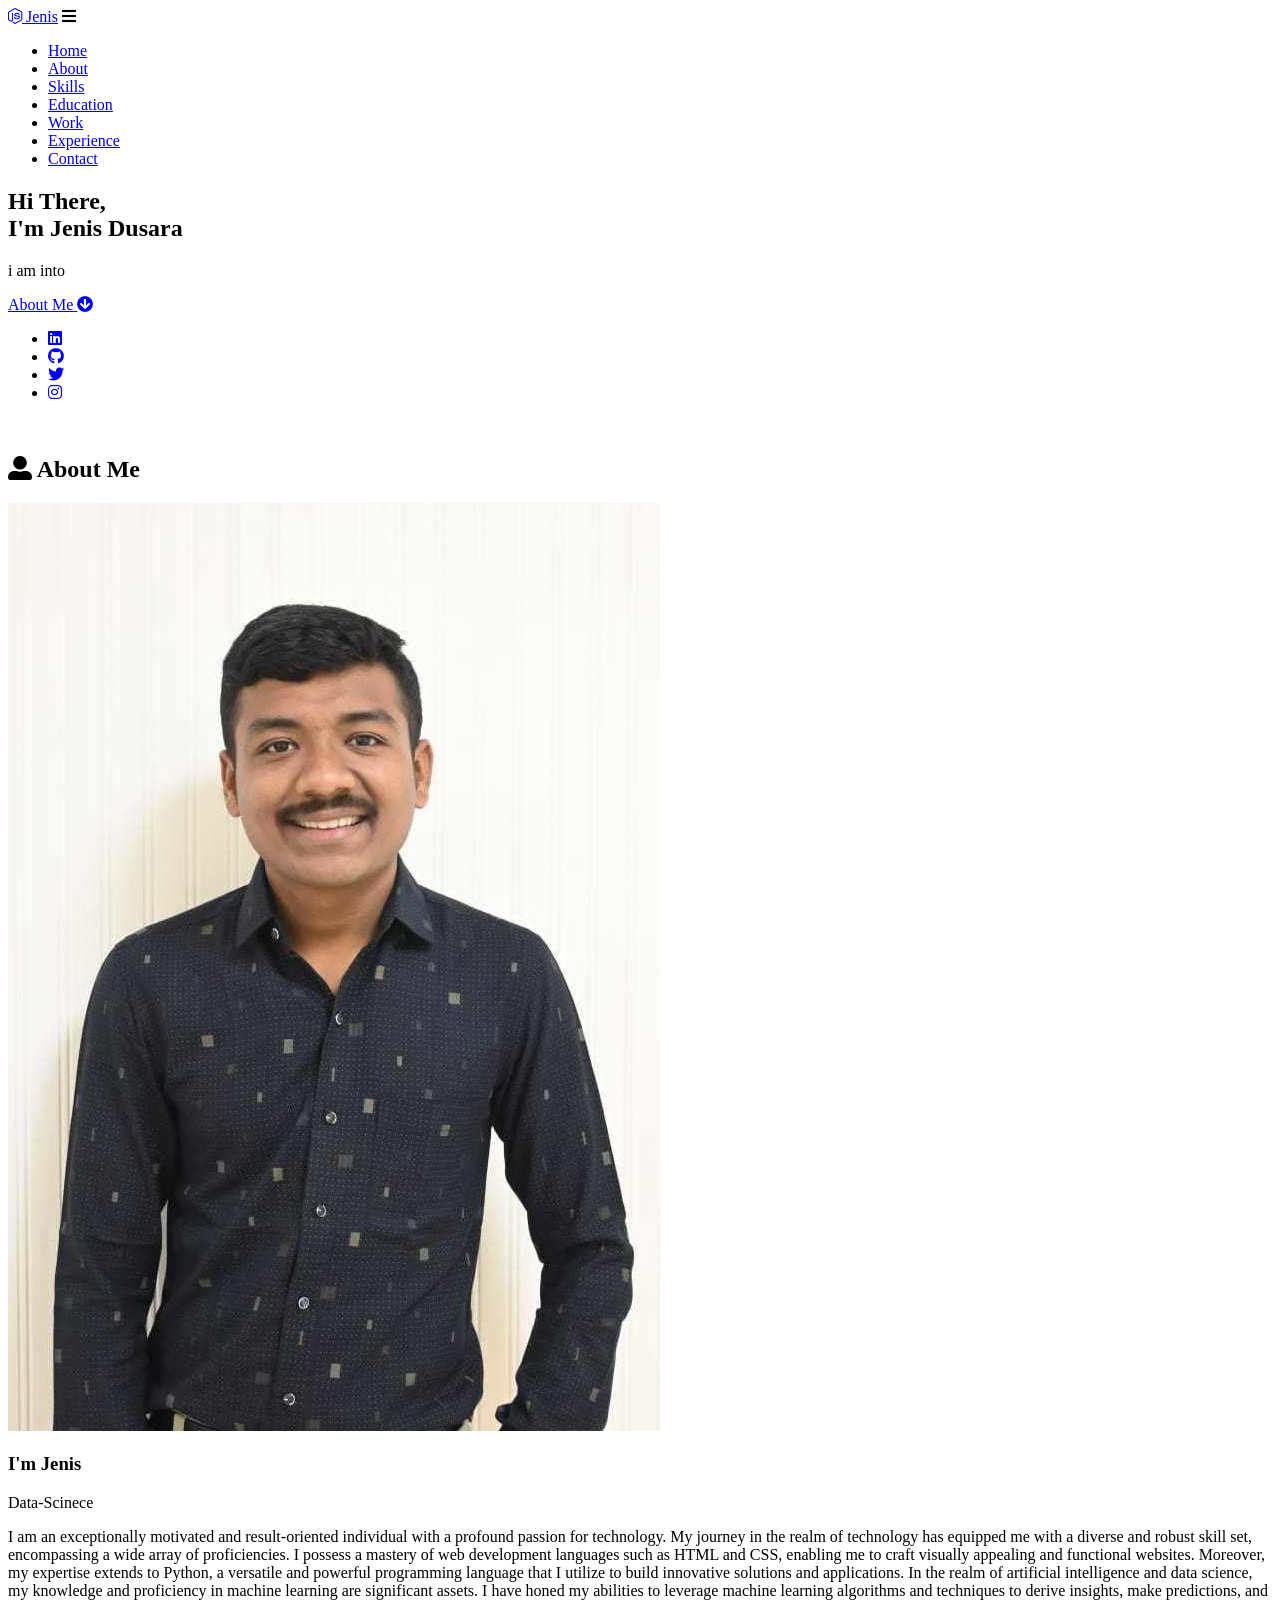
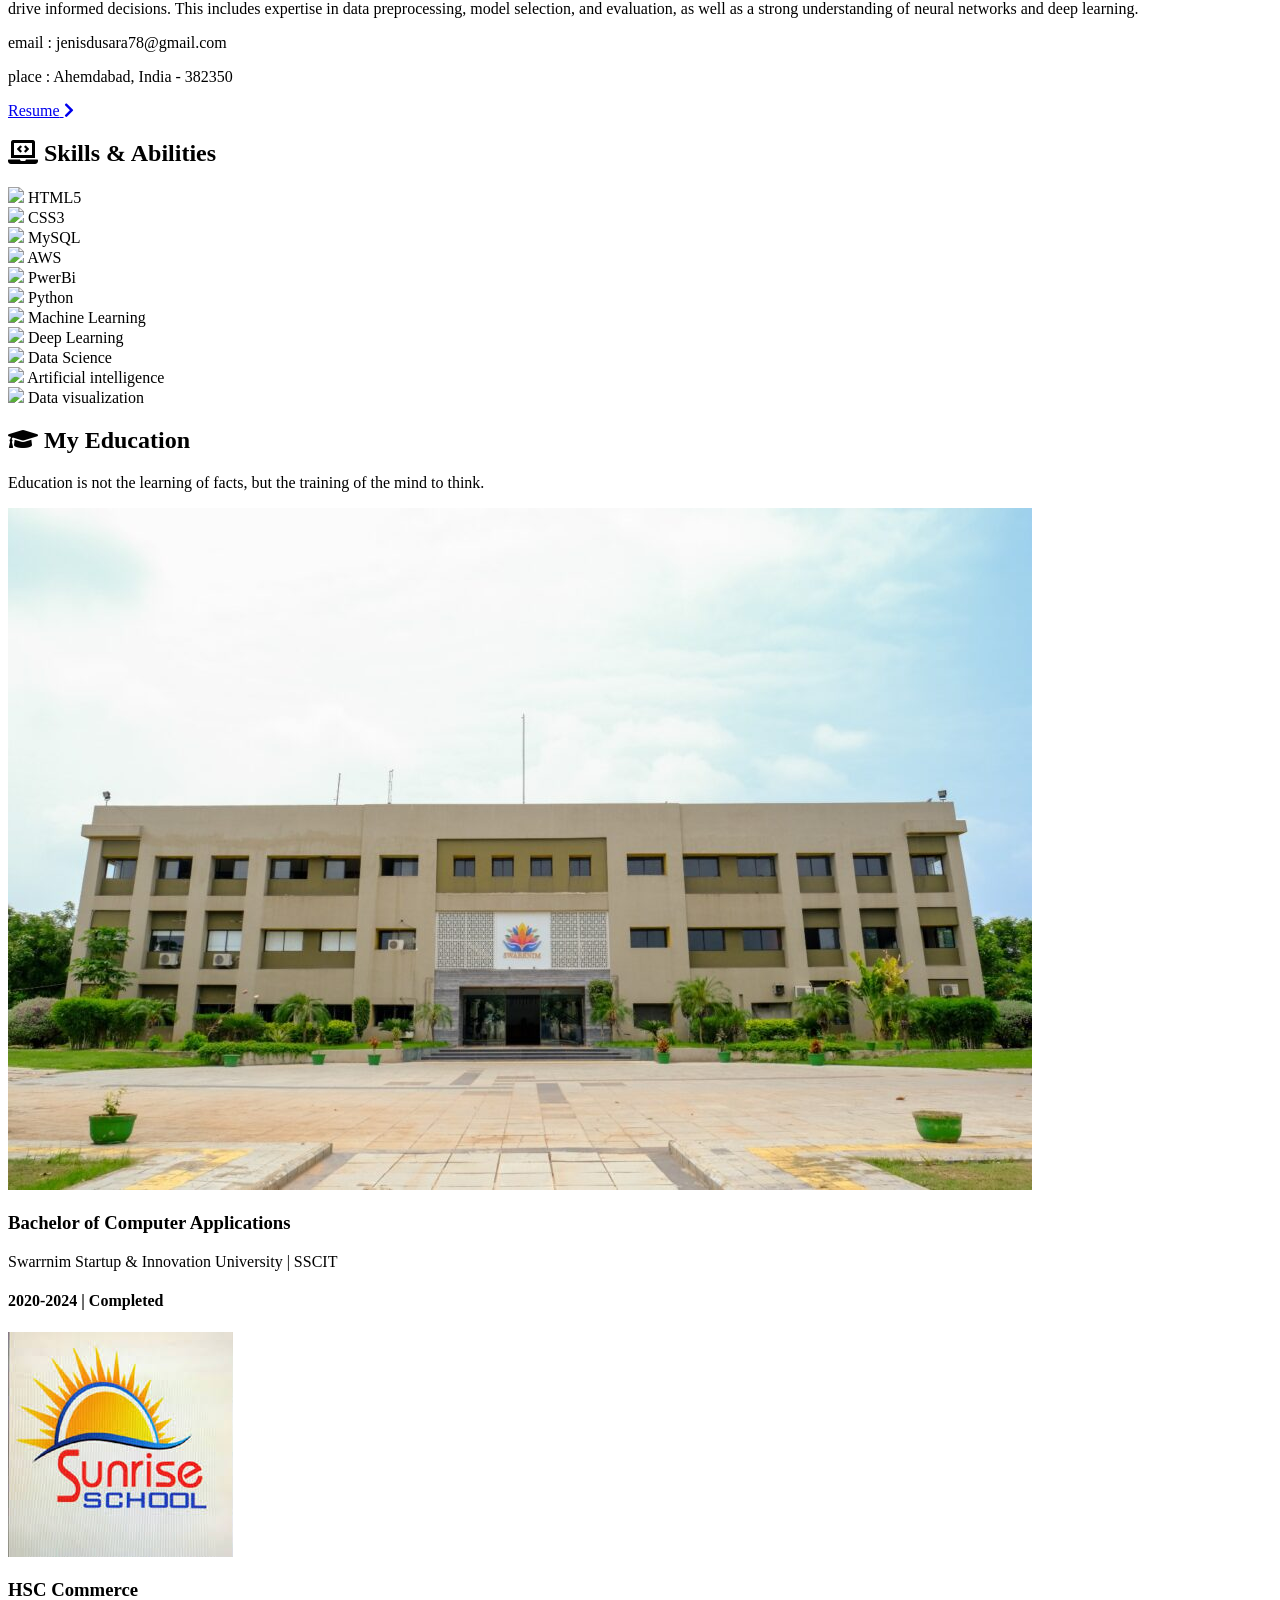
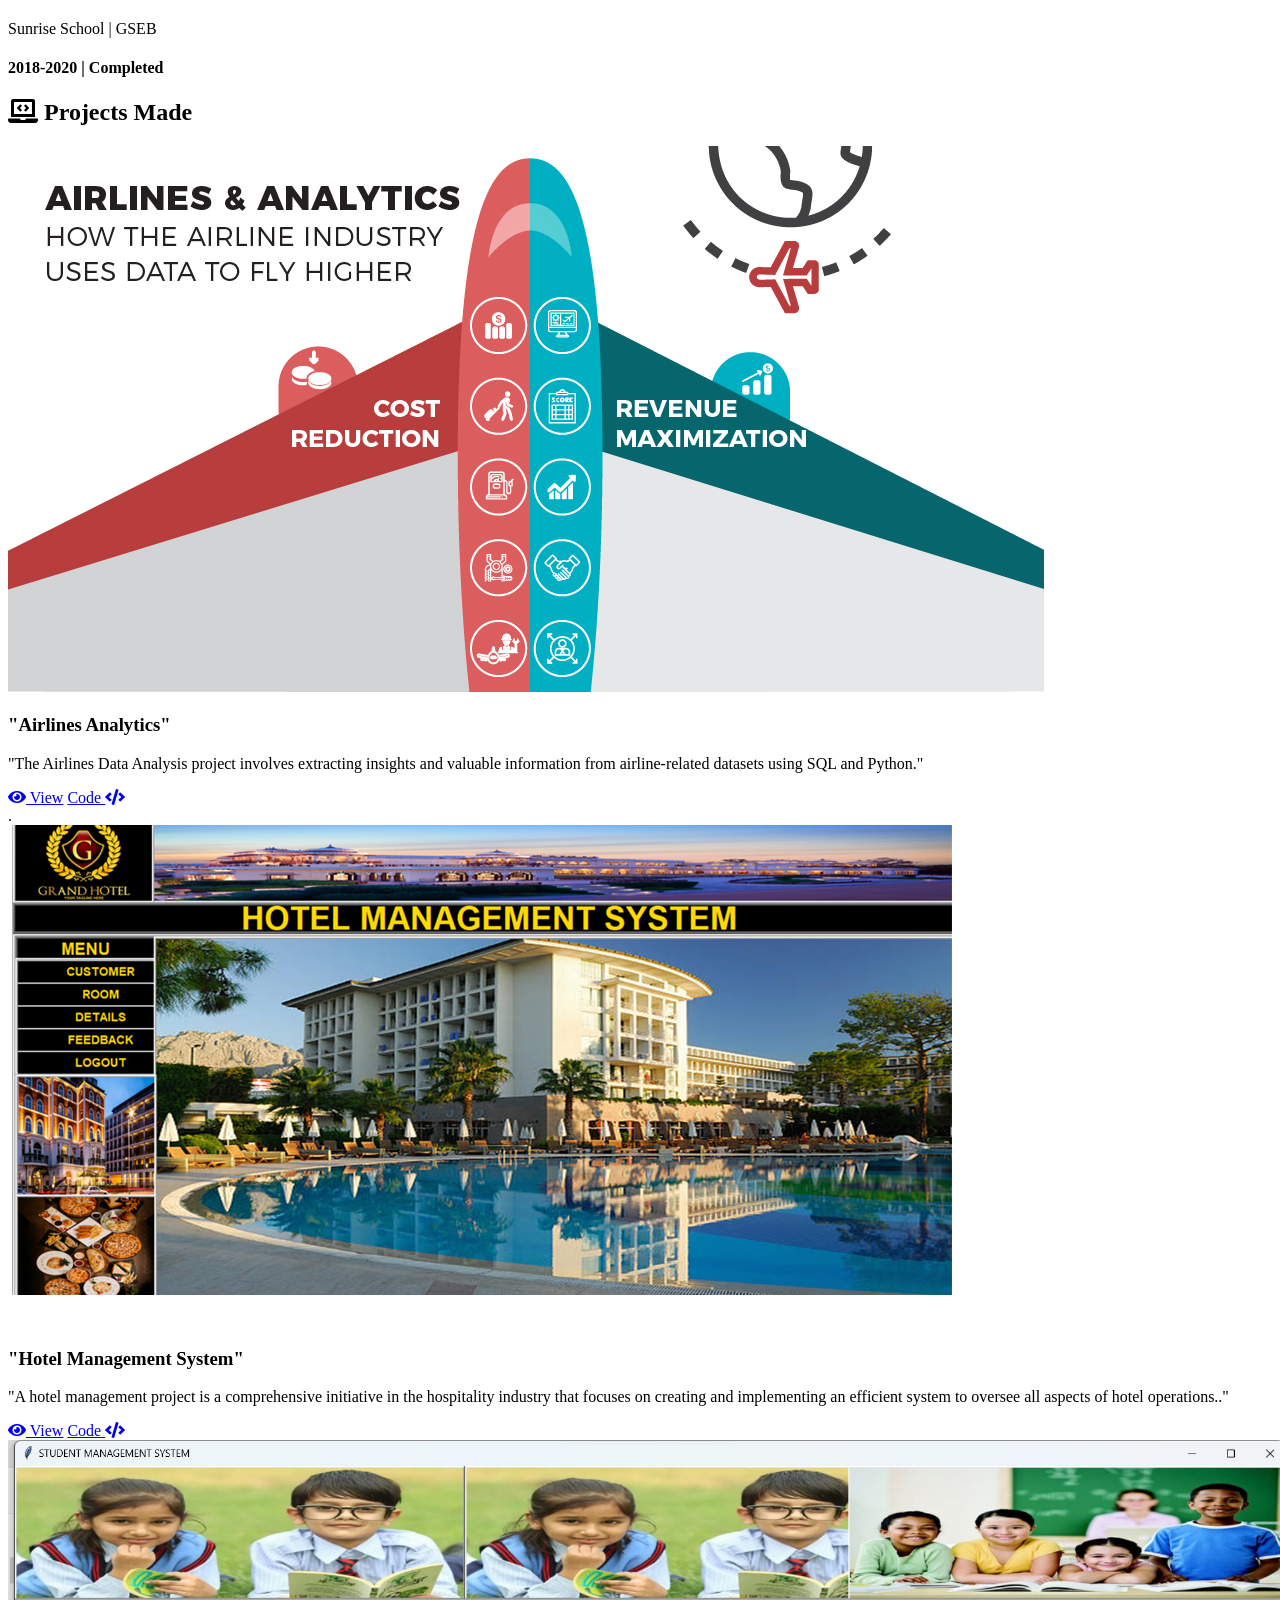
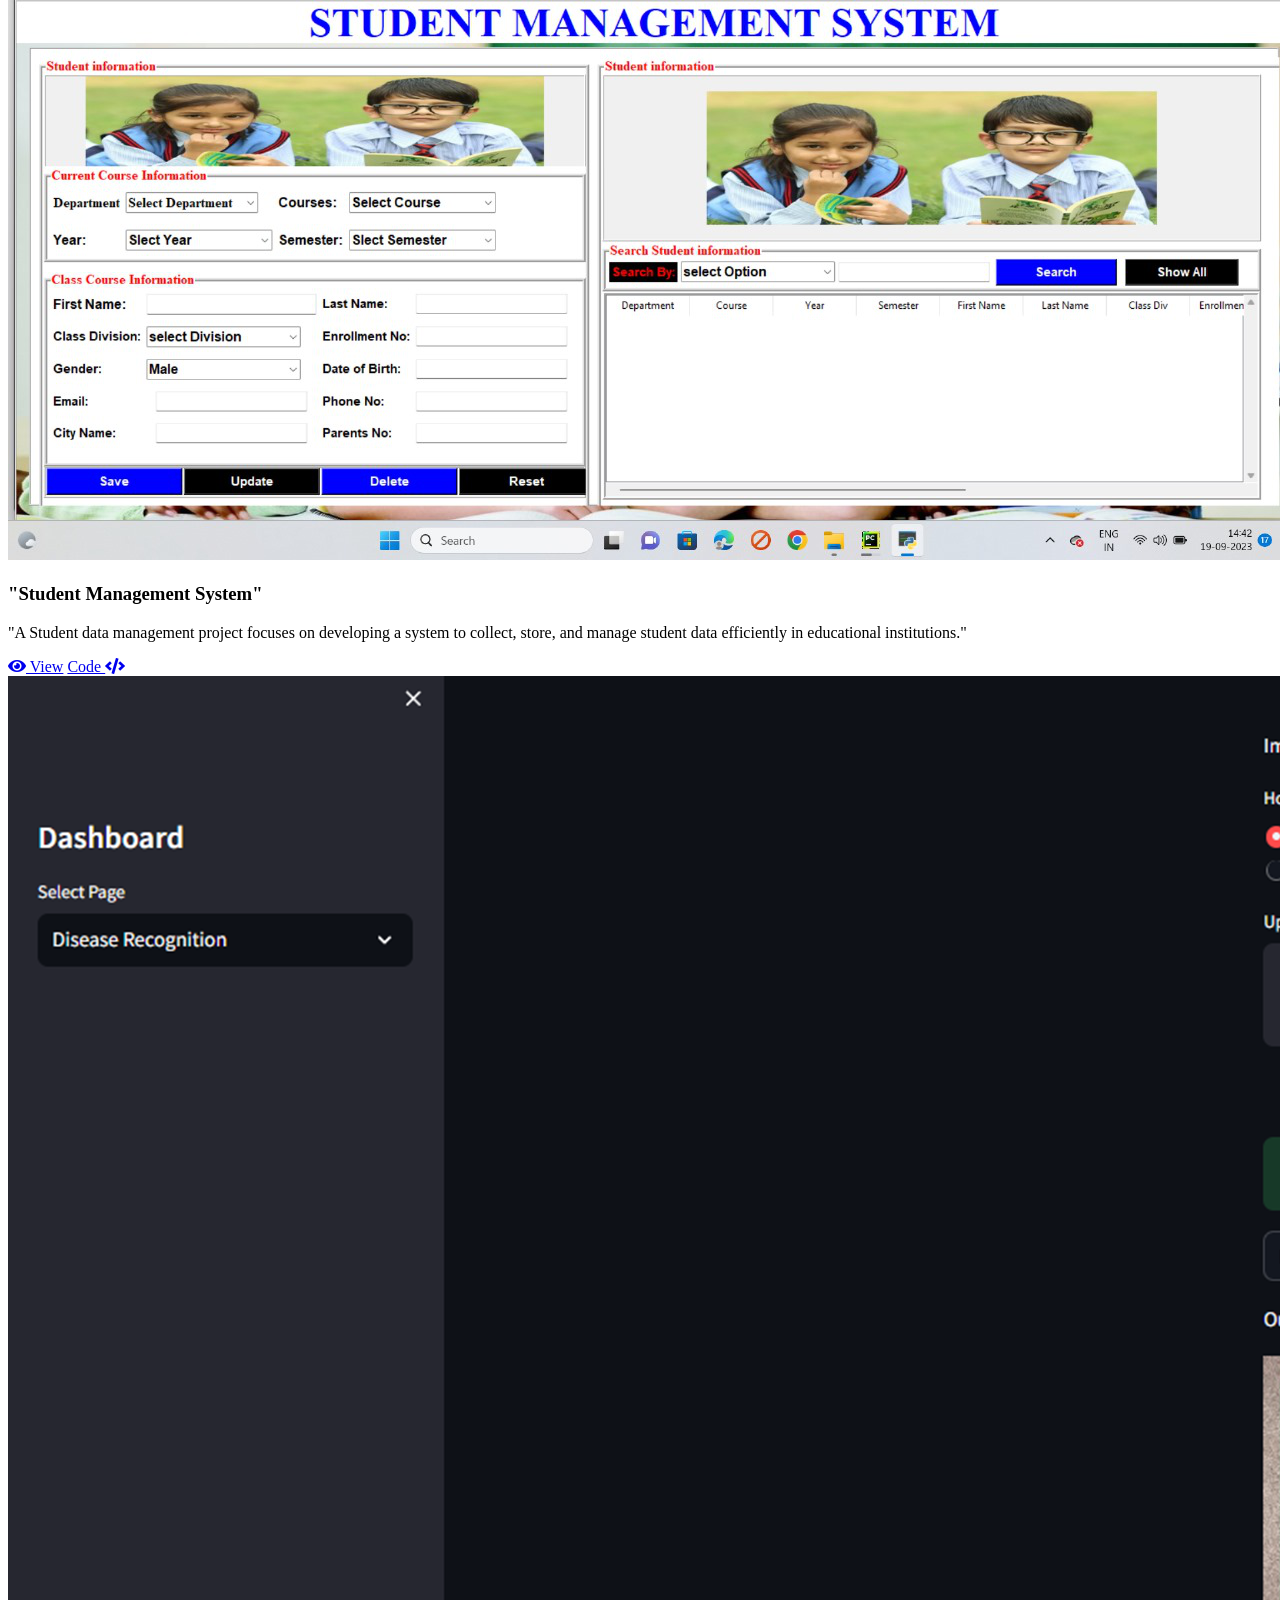
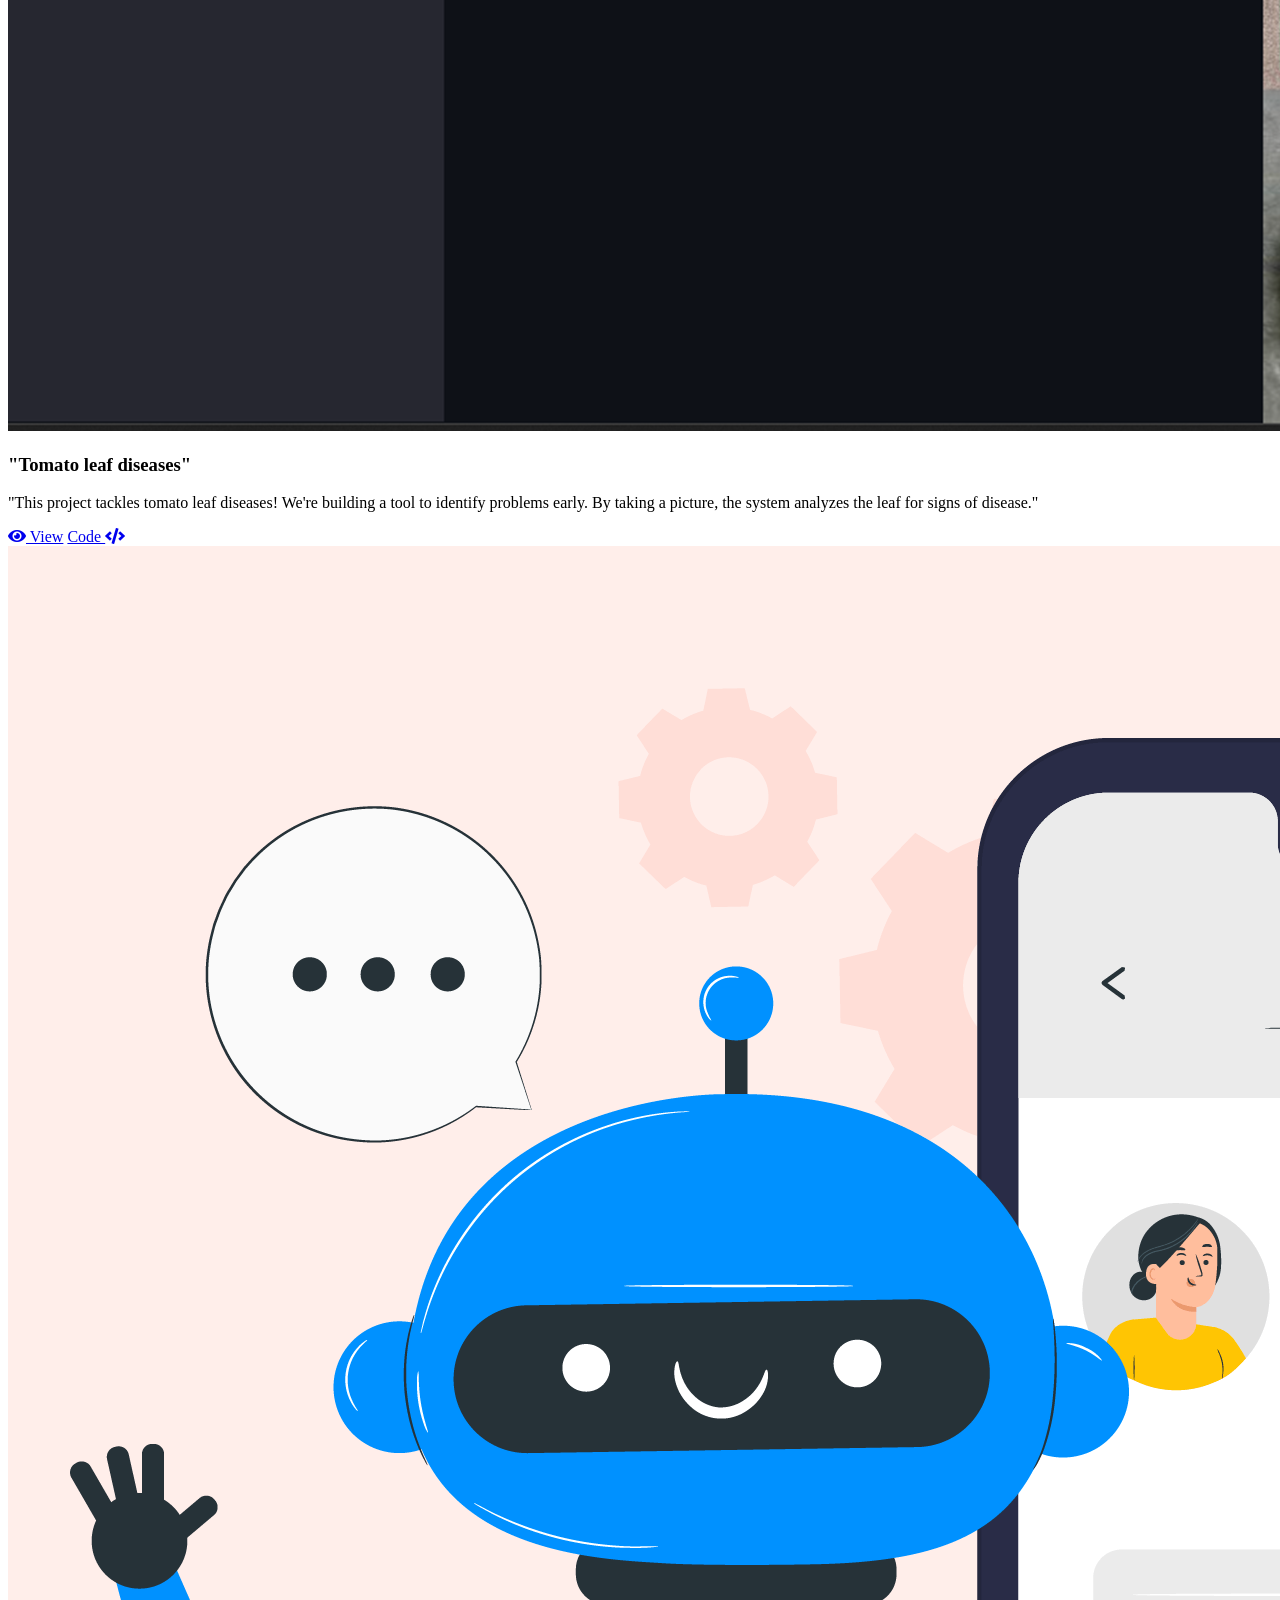
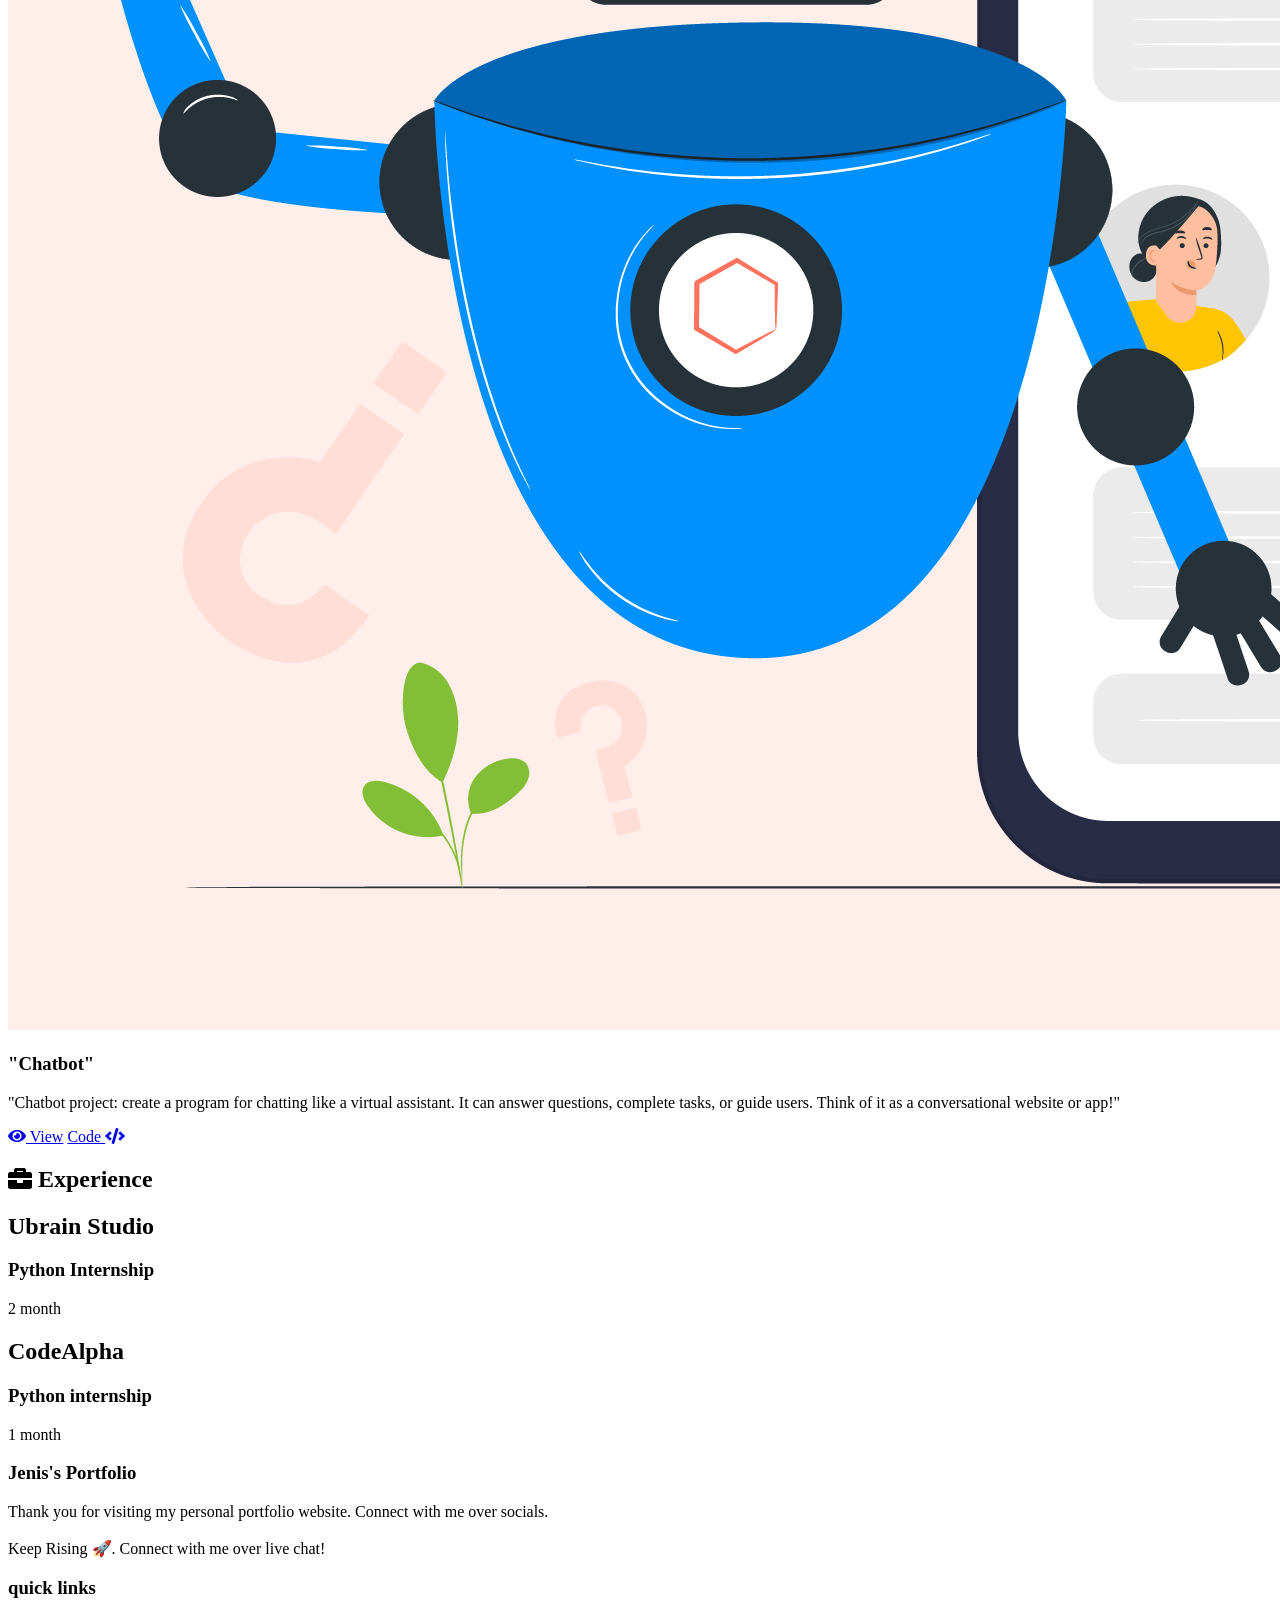
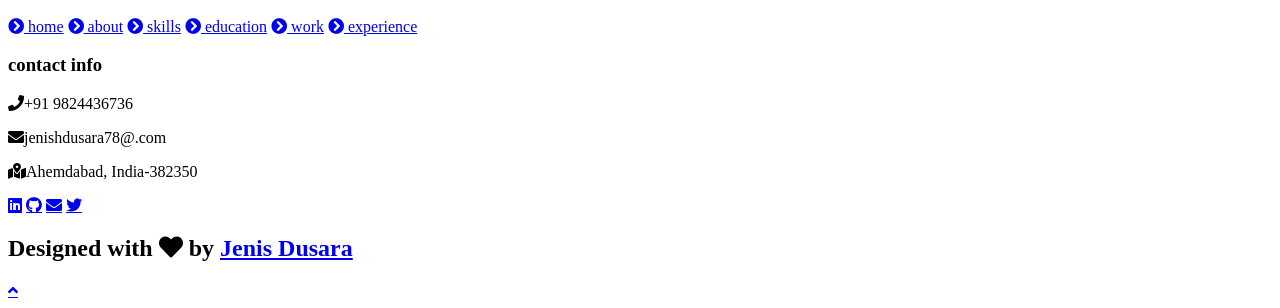
==== commit 1f5e10a6: "index.html" ====
--- a/index.html
+++ b/index.html
@@ -208,7 +208,7 @@
         <div class="content">
         <h3>Bachelor of Computer Applications</h3>
         <p>Swarrnim Startup & Innovation University | SSCIT</p>
-        <h4>2020-2024 | Pursuing</h4>
+        <h4>2020-2024 | Completed </h4>
         </div>
     </div>
 
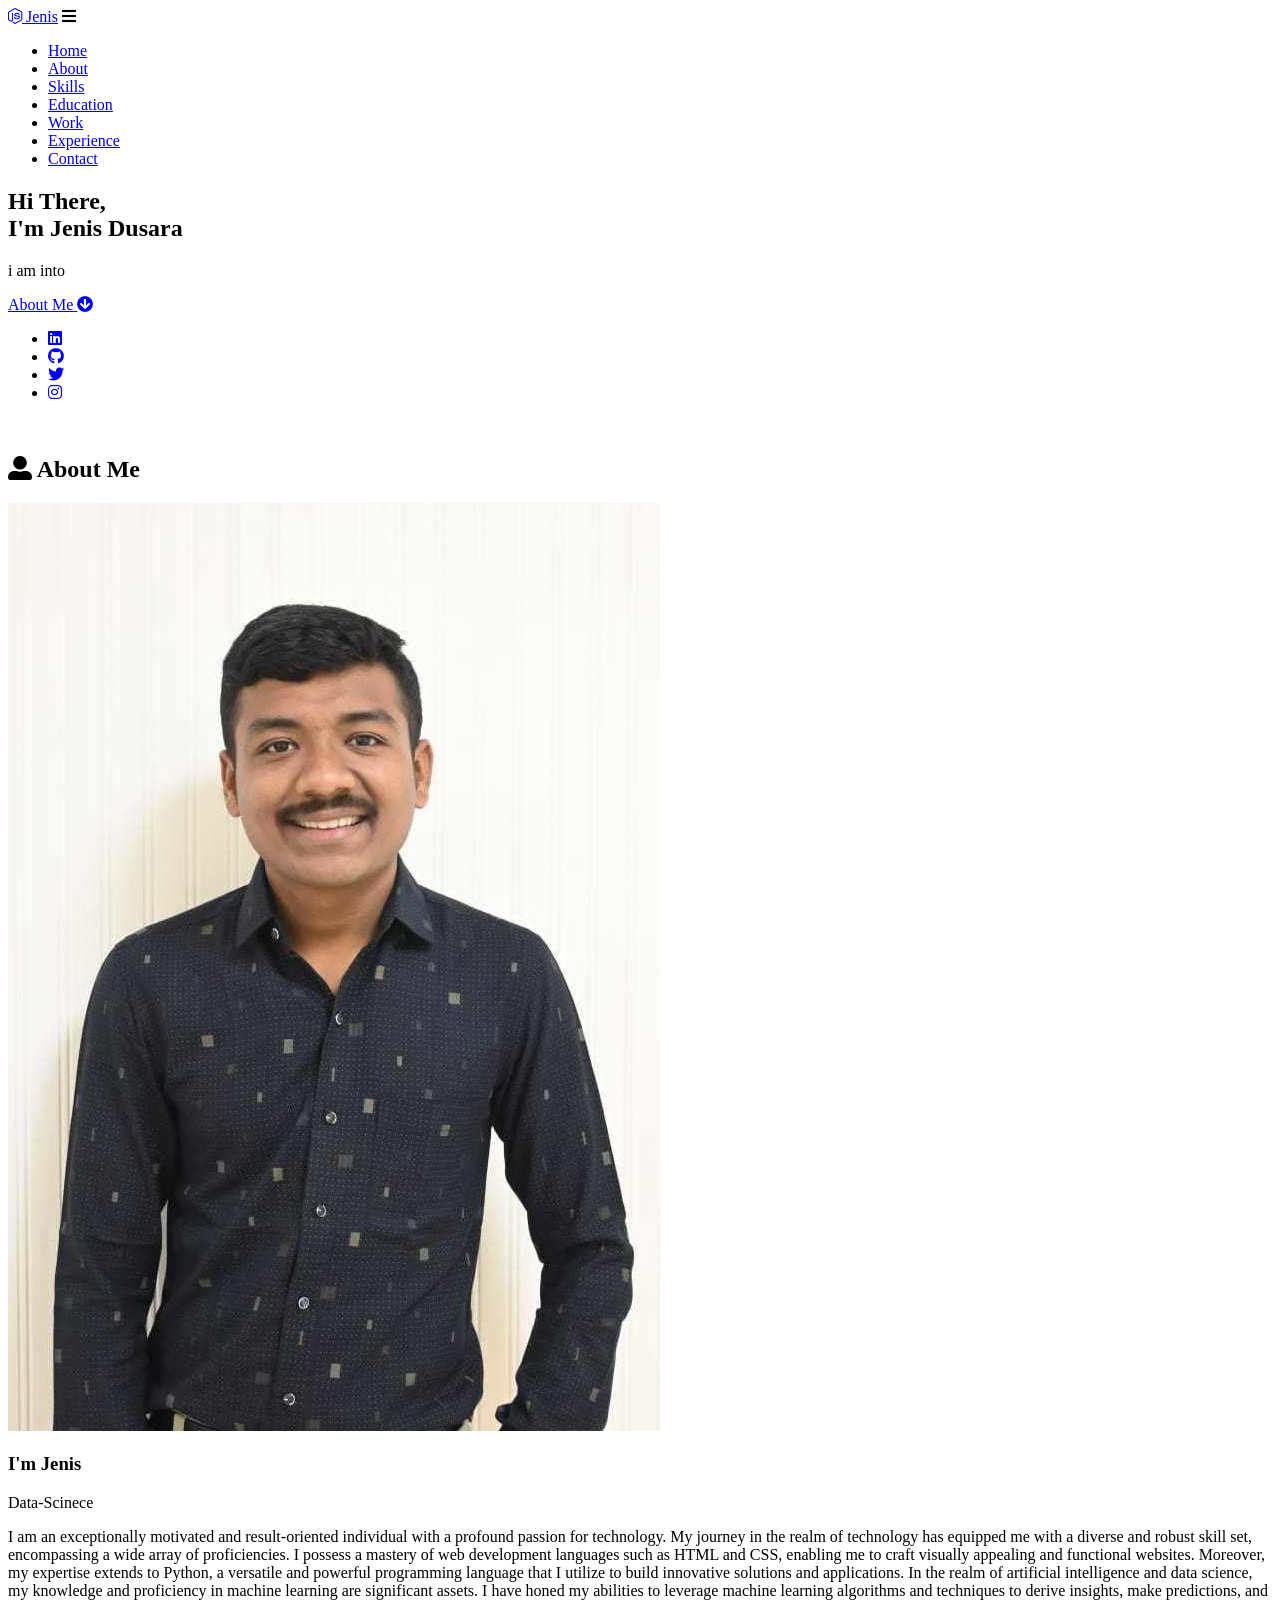
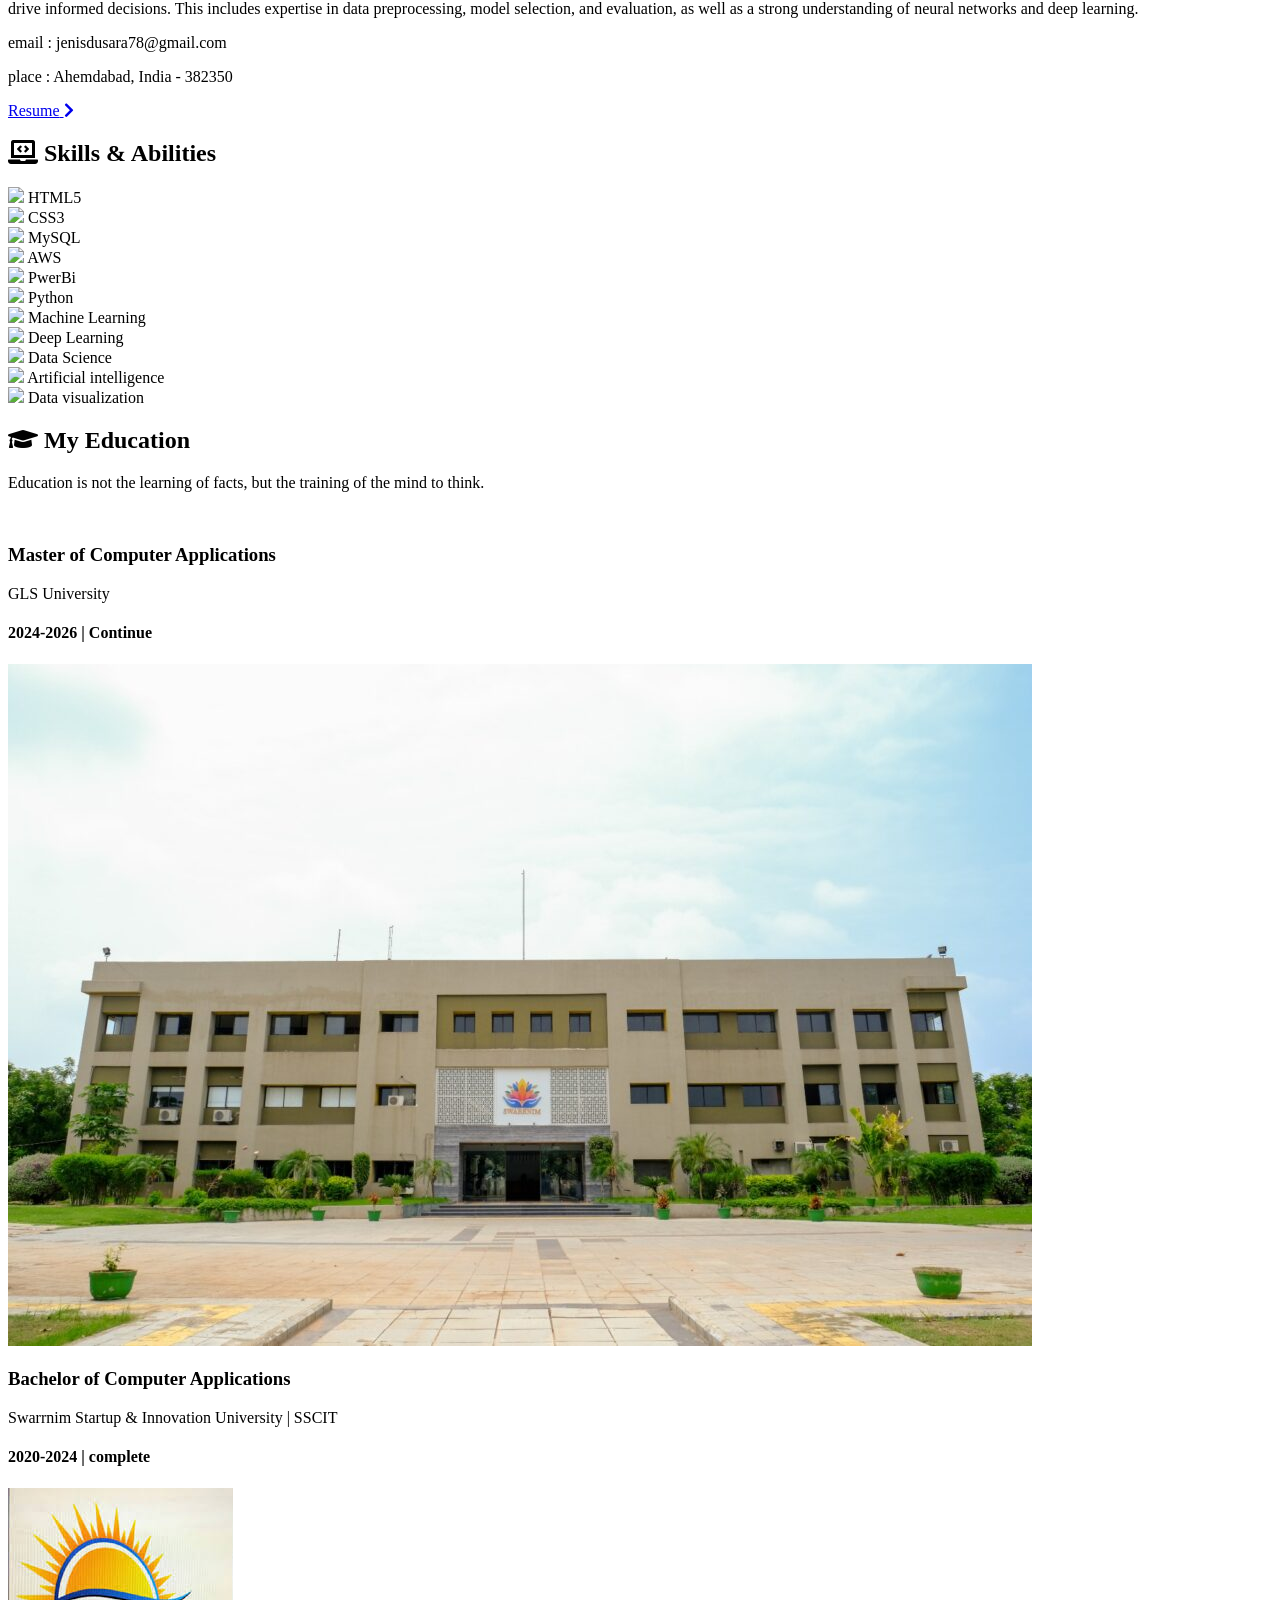
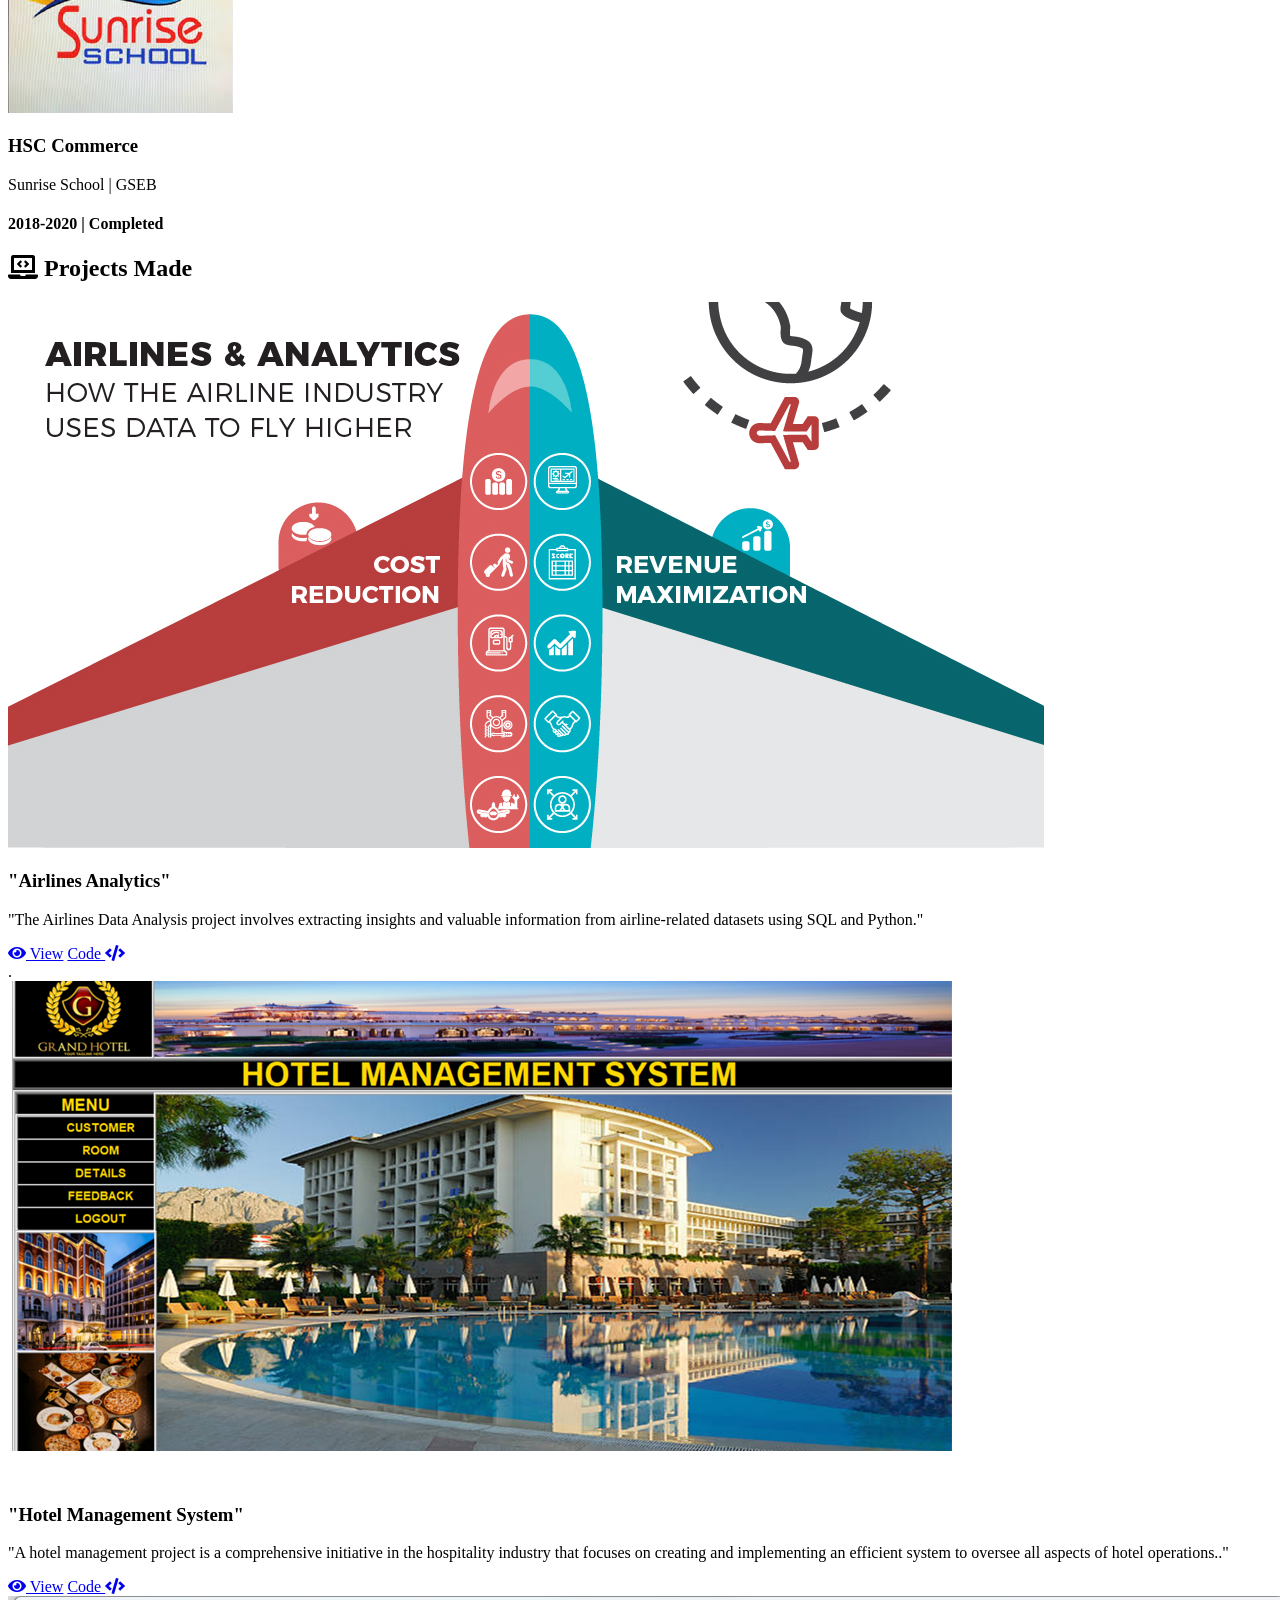
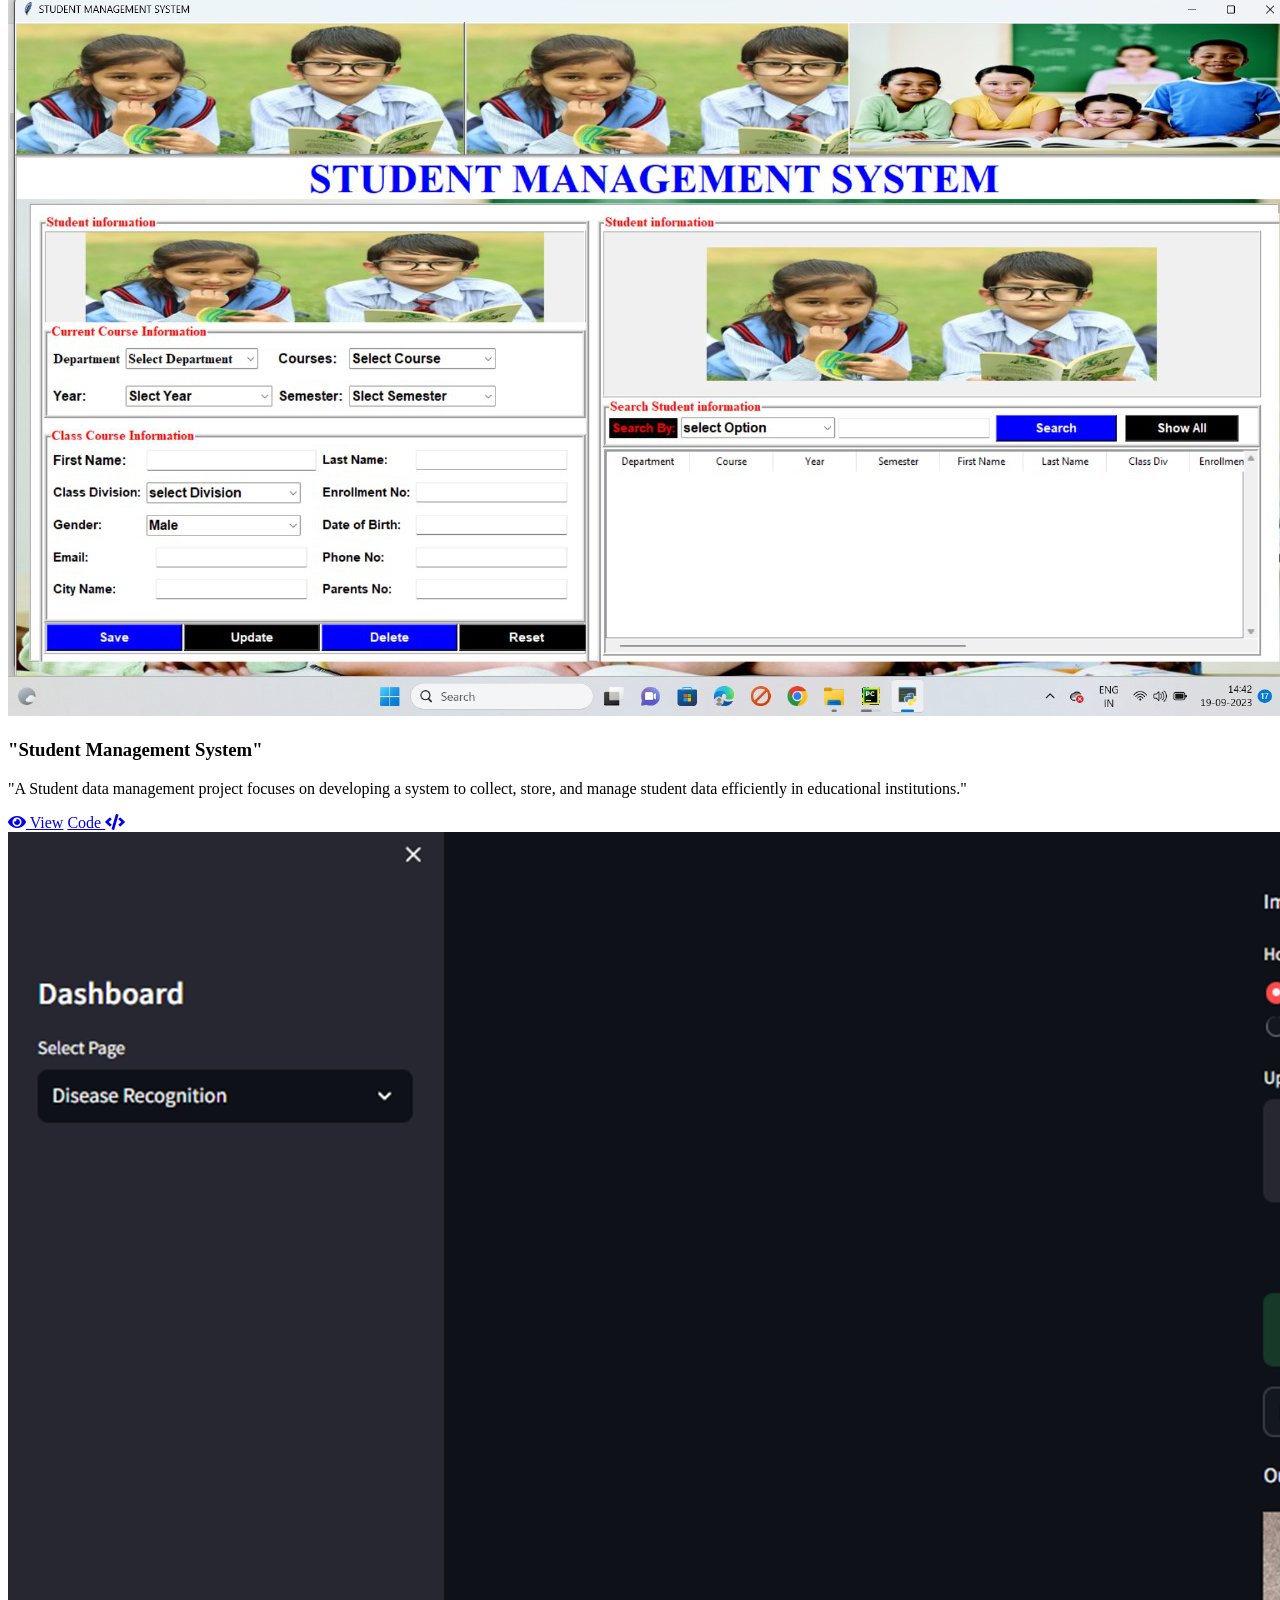
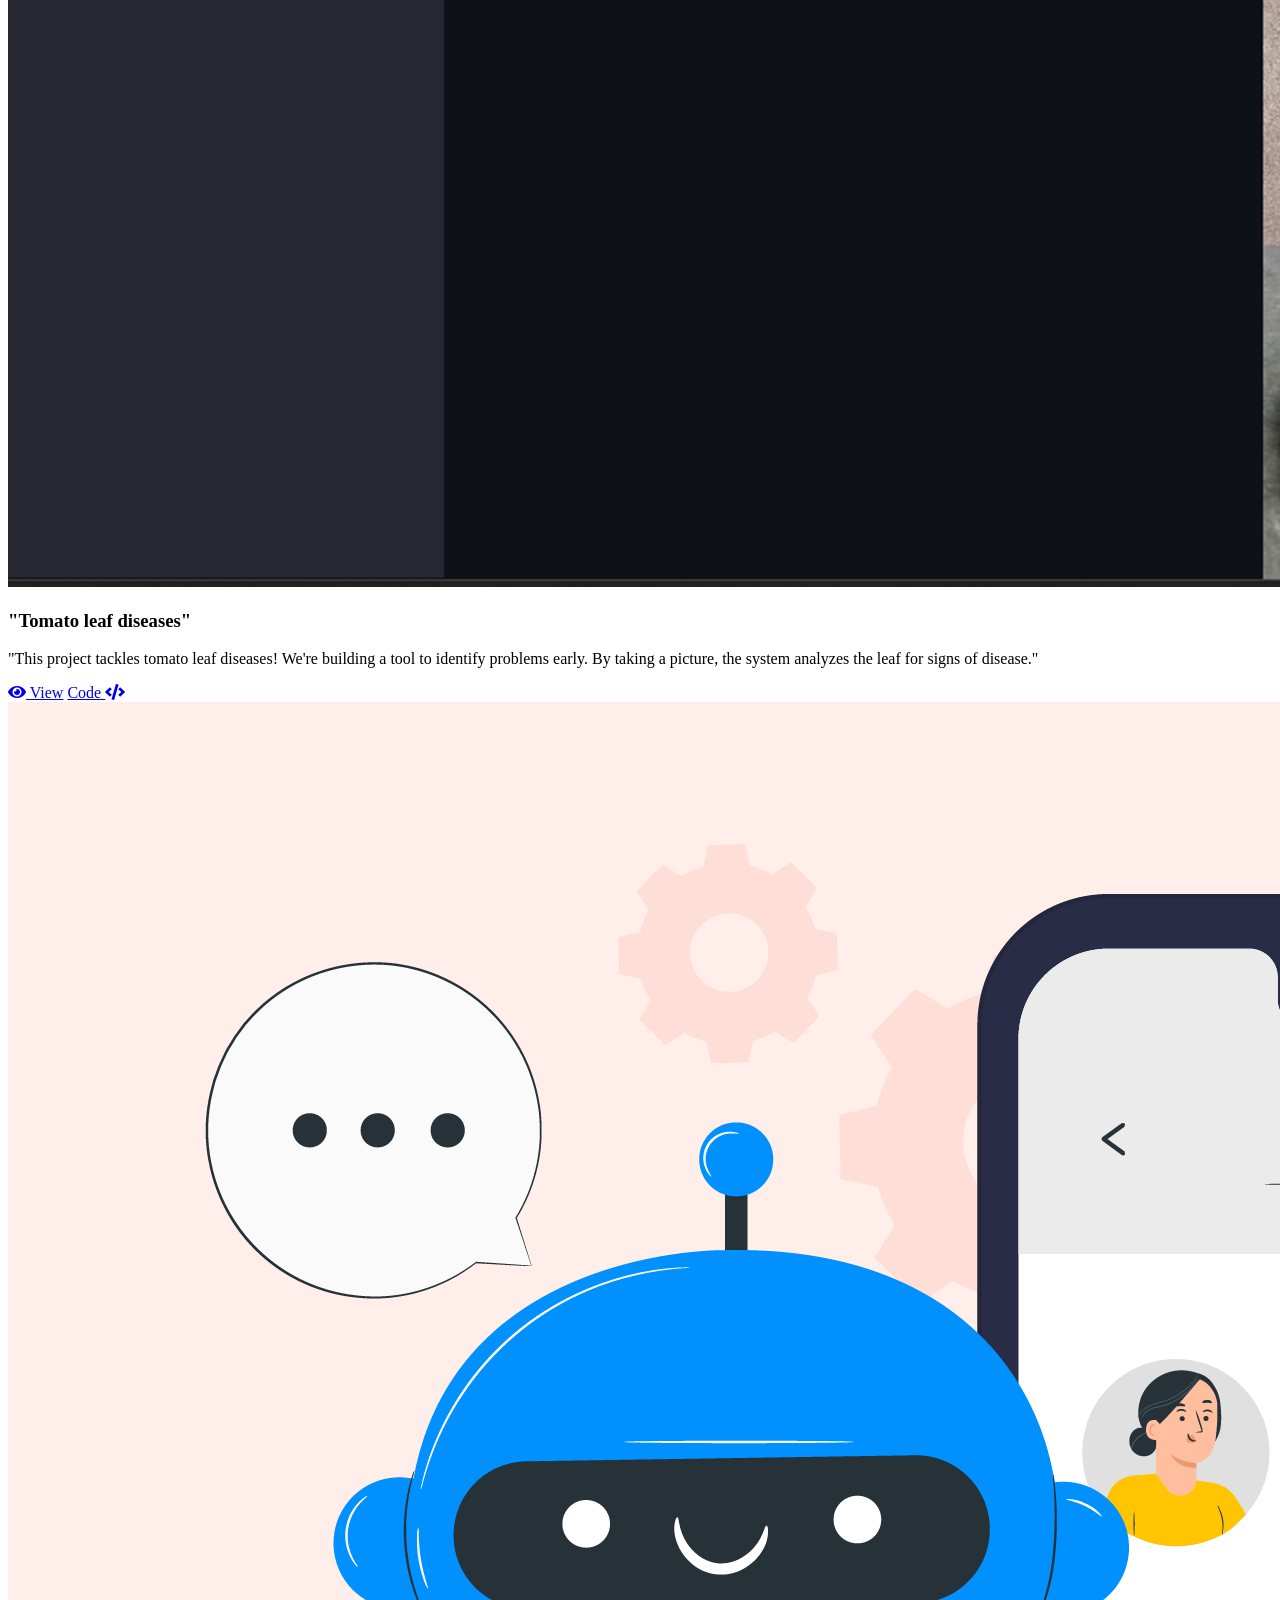
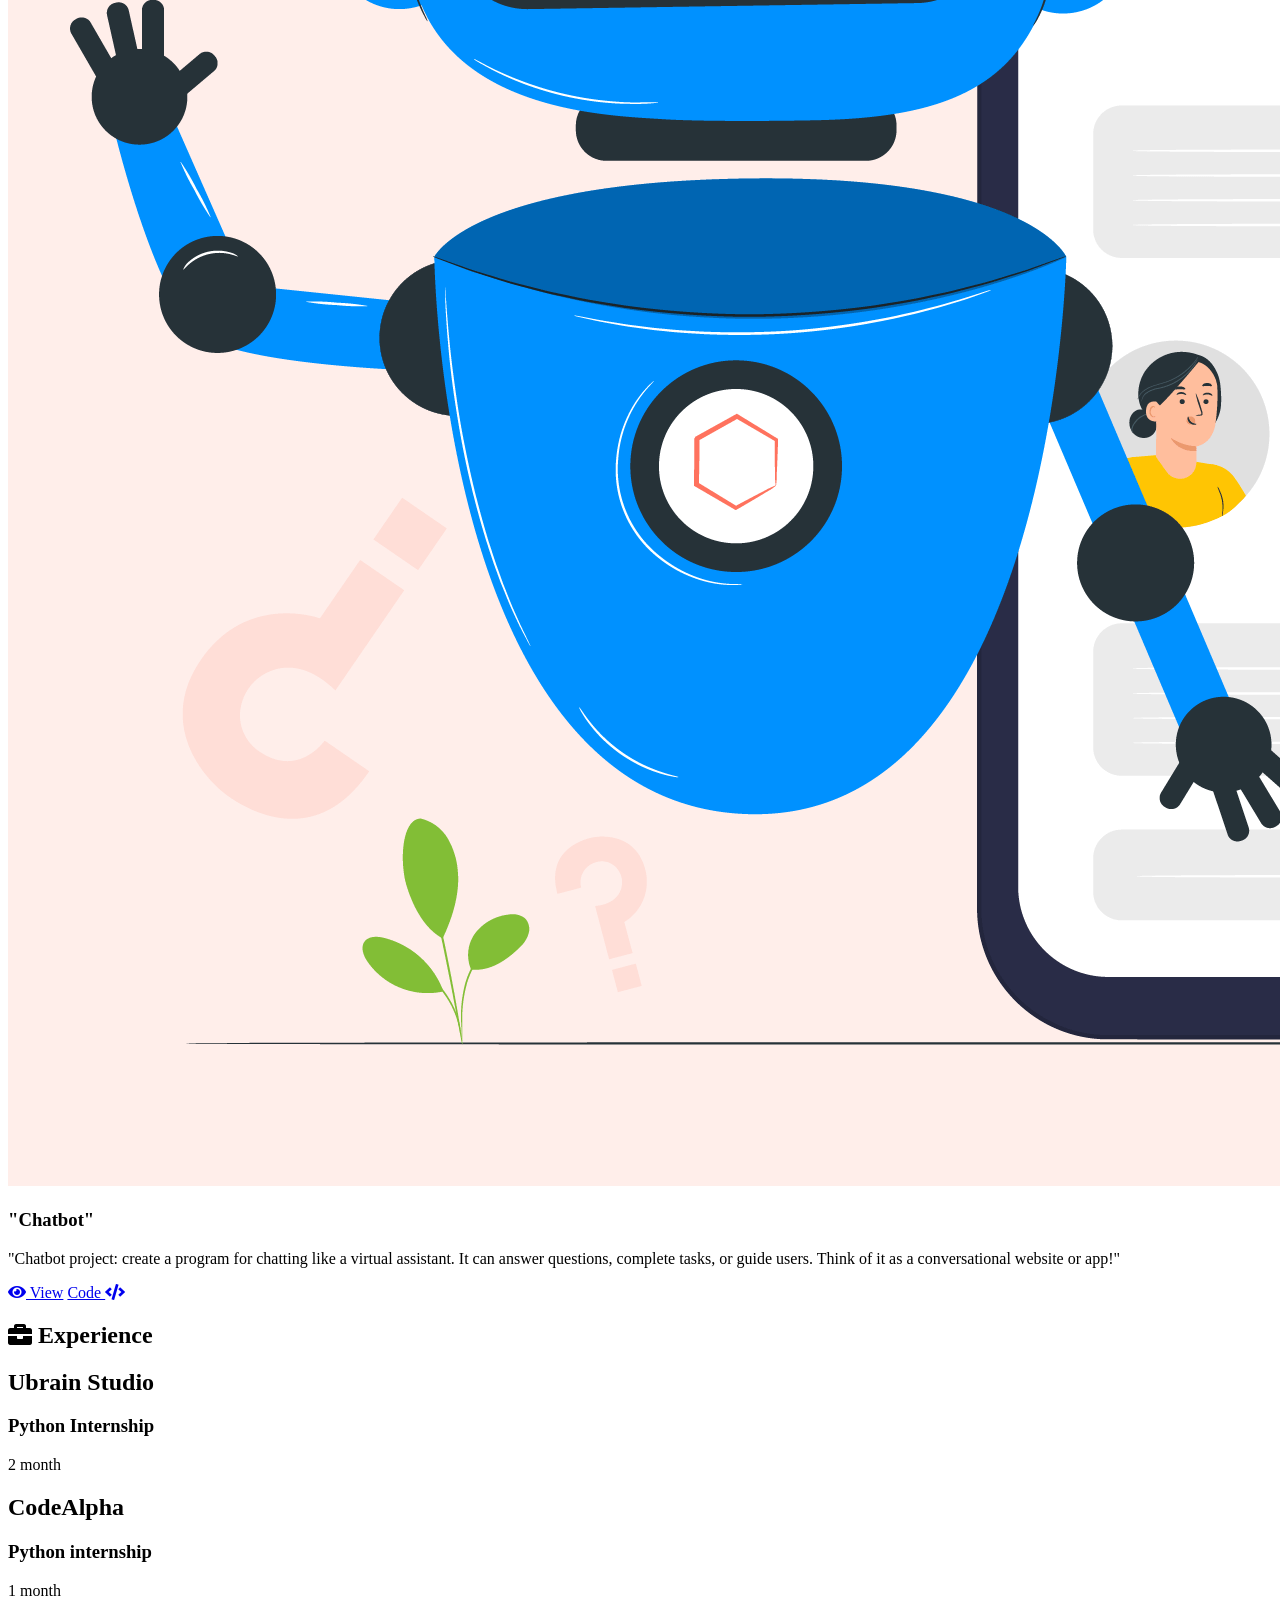
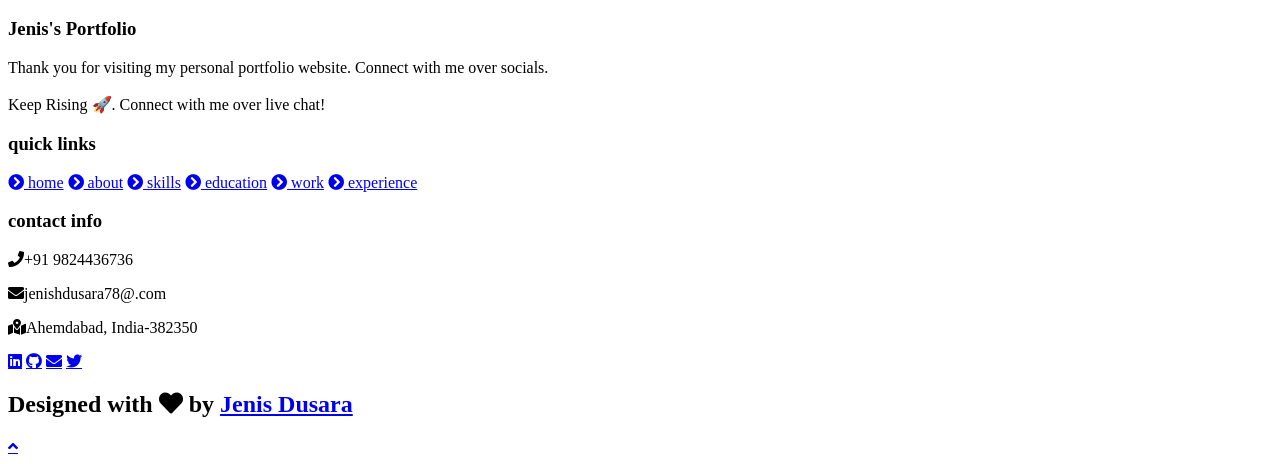
==== commit c30eba75: "index.html" ====
--- a/index.html
+++ b/index.html
@@ -201,6 +201,18 @@
 
     <div class="box-container">
 
+      <div class="box">
+        <div class="image">
+        <img draggable="false" src="gls.jpg" alt="">
+        </div>
+        <div class="content">
+        <h3>Master of Computer Applications</h3>
+        <p>GLS University</p>
+        <h4>2024-2026 | Continue</h4>
+        </div>
+    </div>
+
+
     <div class="box">
         <div class="image">
         <img draggable="false" src="Swarrnim.jpeg" alt="">
@@ -208,7 +220,7 @@
         <div class="content">
         <h3>Bachelor of Computer Applications</h3>
         <p>Swarrnim Startup & Innovation University | SSCIT</p>
-        <h4>2020-2024 | Completed </h4>
+        <h4>2020-2024 | complete</h4>
         </div>
     </div>
 
@@ -228,7 +240,7 @@
 <!-- education section ends -->
 
 
-<!-- work project section starts -->
+<!-- work project section startscdcd  --> 
 <section class="work" >
 
   <h2 class="heading"><i class="fas fa-laptop-code"></i> Projects <span>Made</span></h2>
@@ -346,6 +358,7 @@
     </div>
 
 </div>
+
 
 <!-- <div class="viewall">
   <a href="./projects/index.html" class="btn"><span>View All</span>
@@ -555,3 +568,4 @@
 </body>
 </html>
 
+
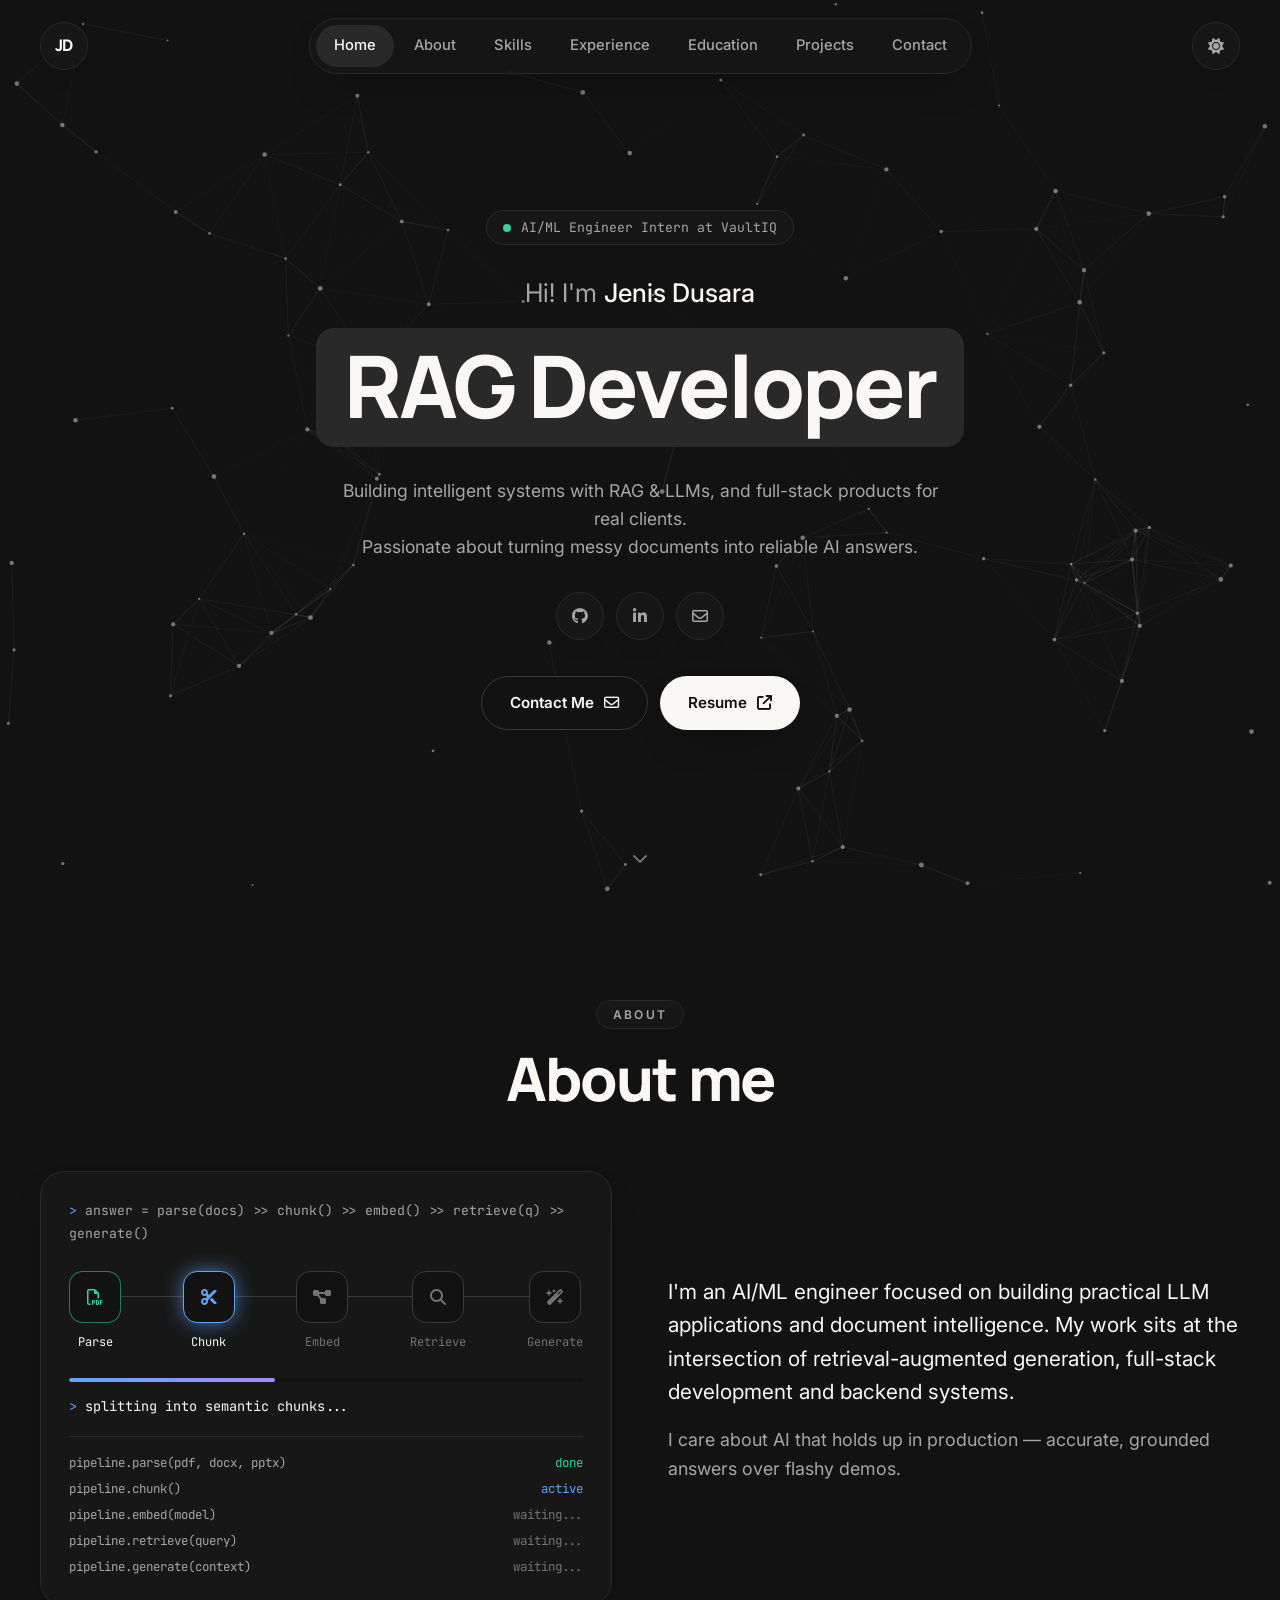
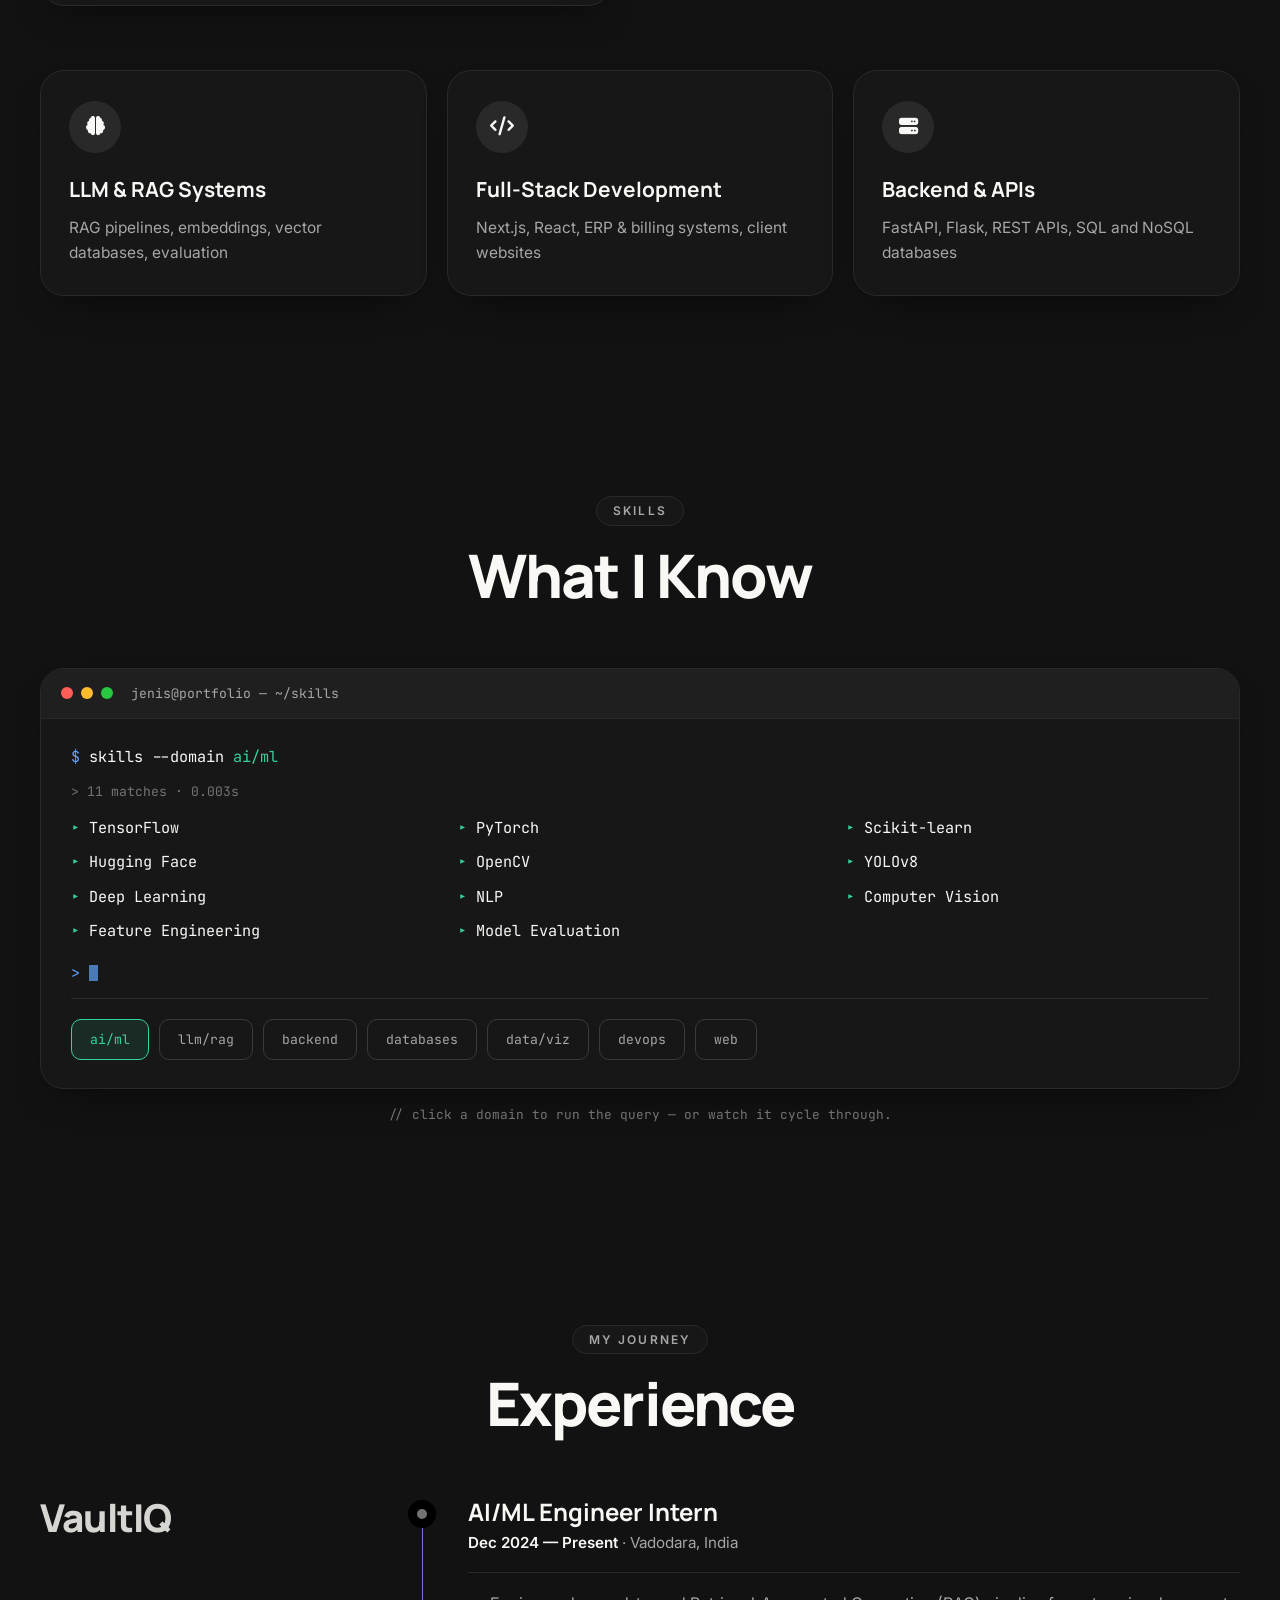
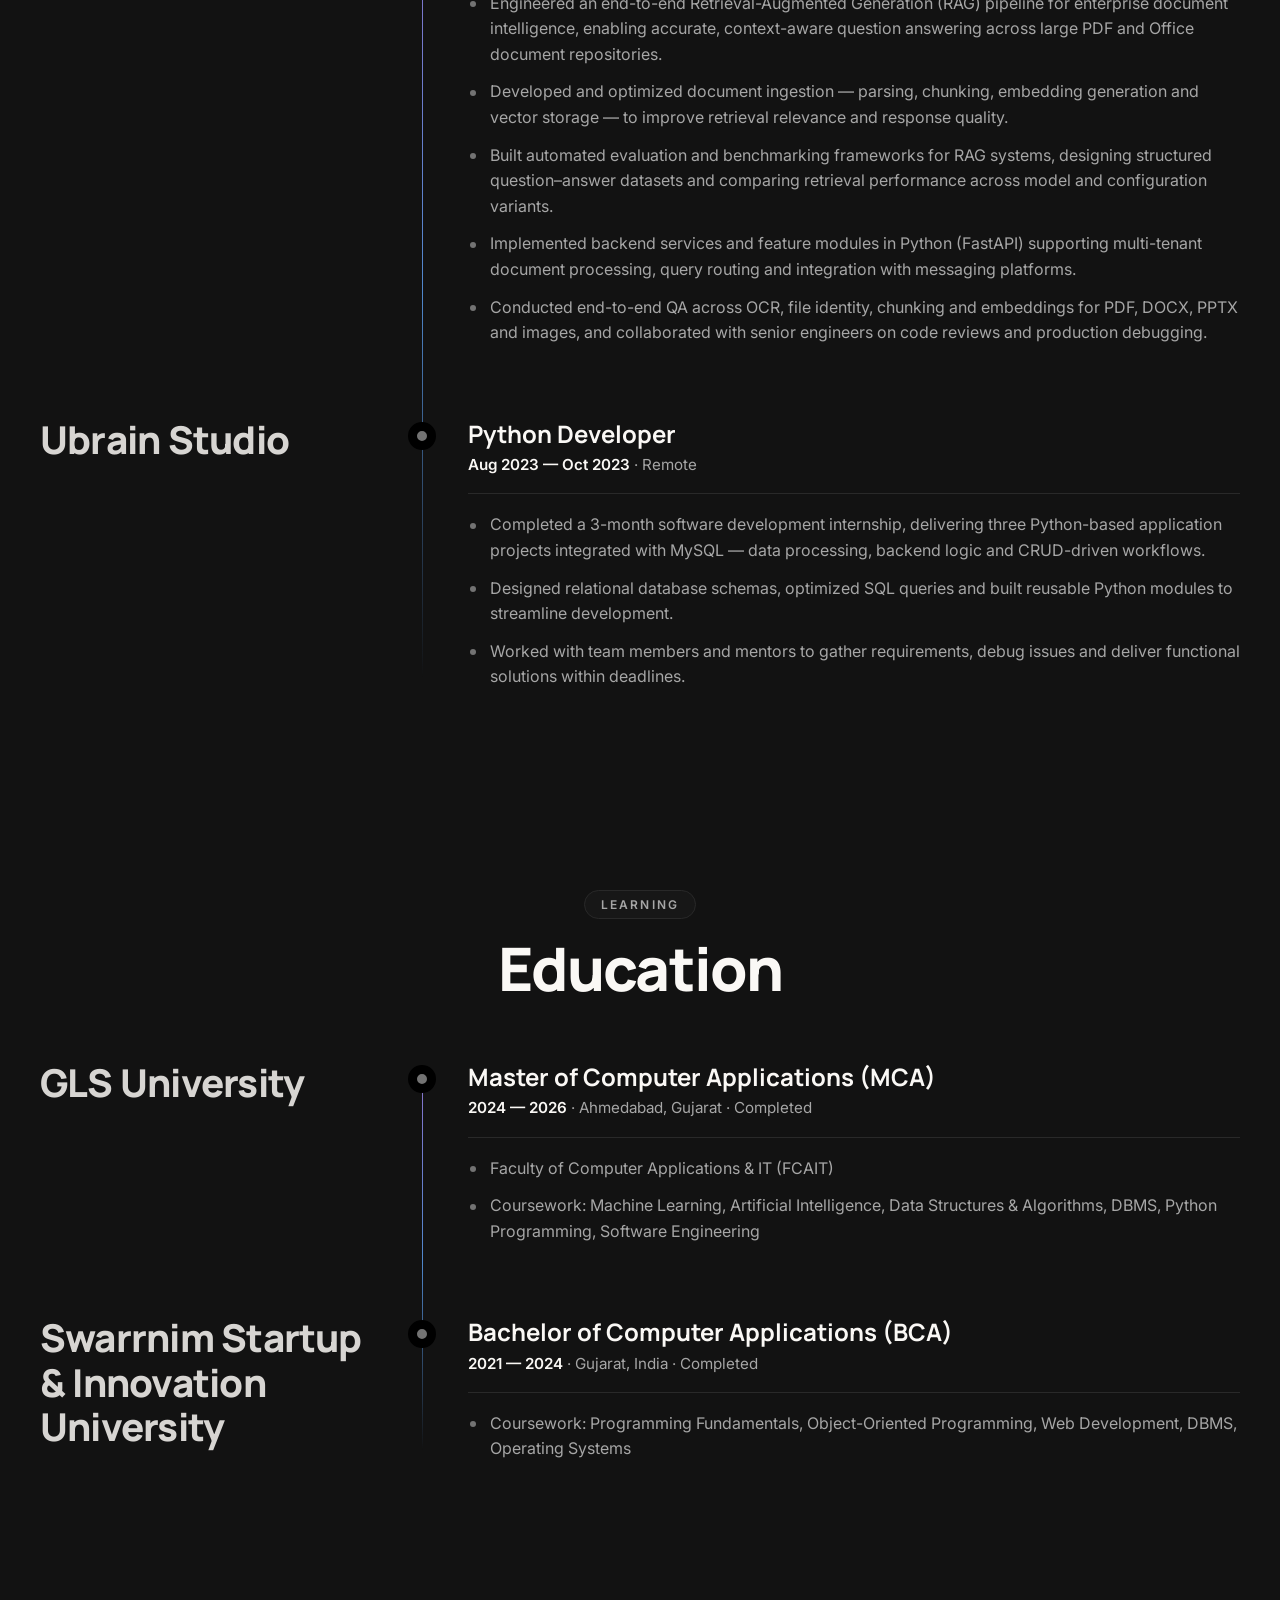
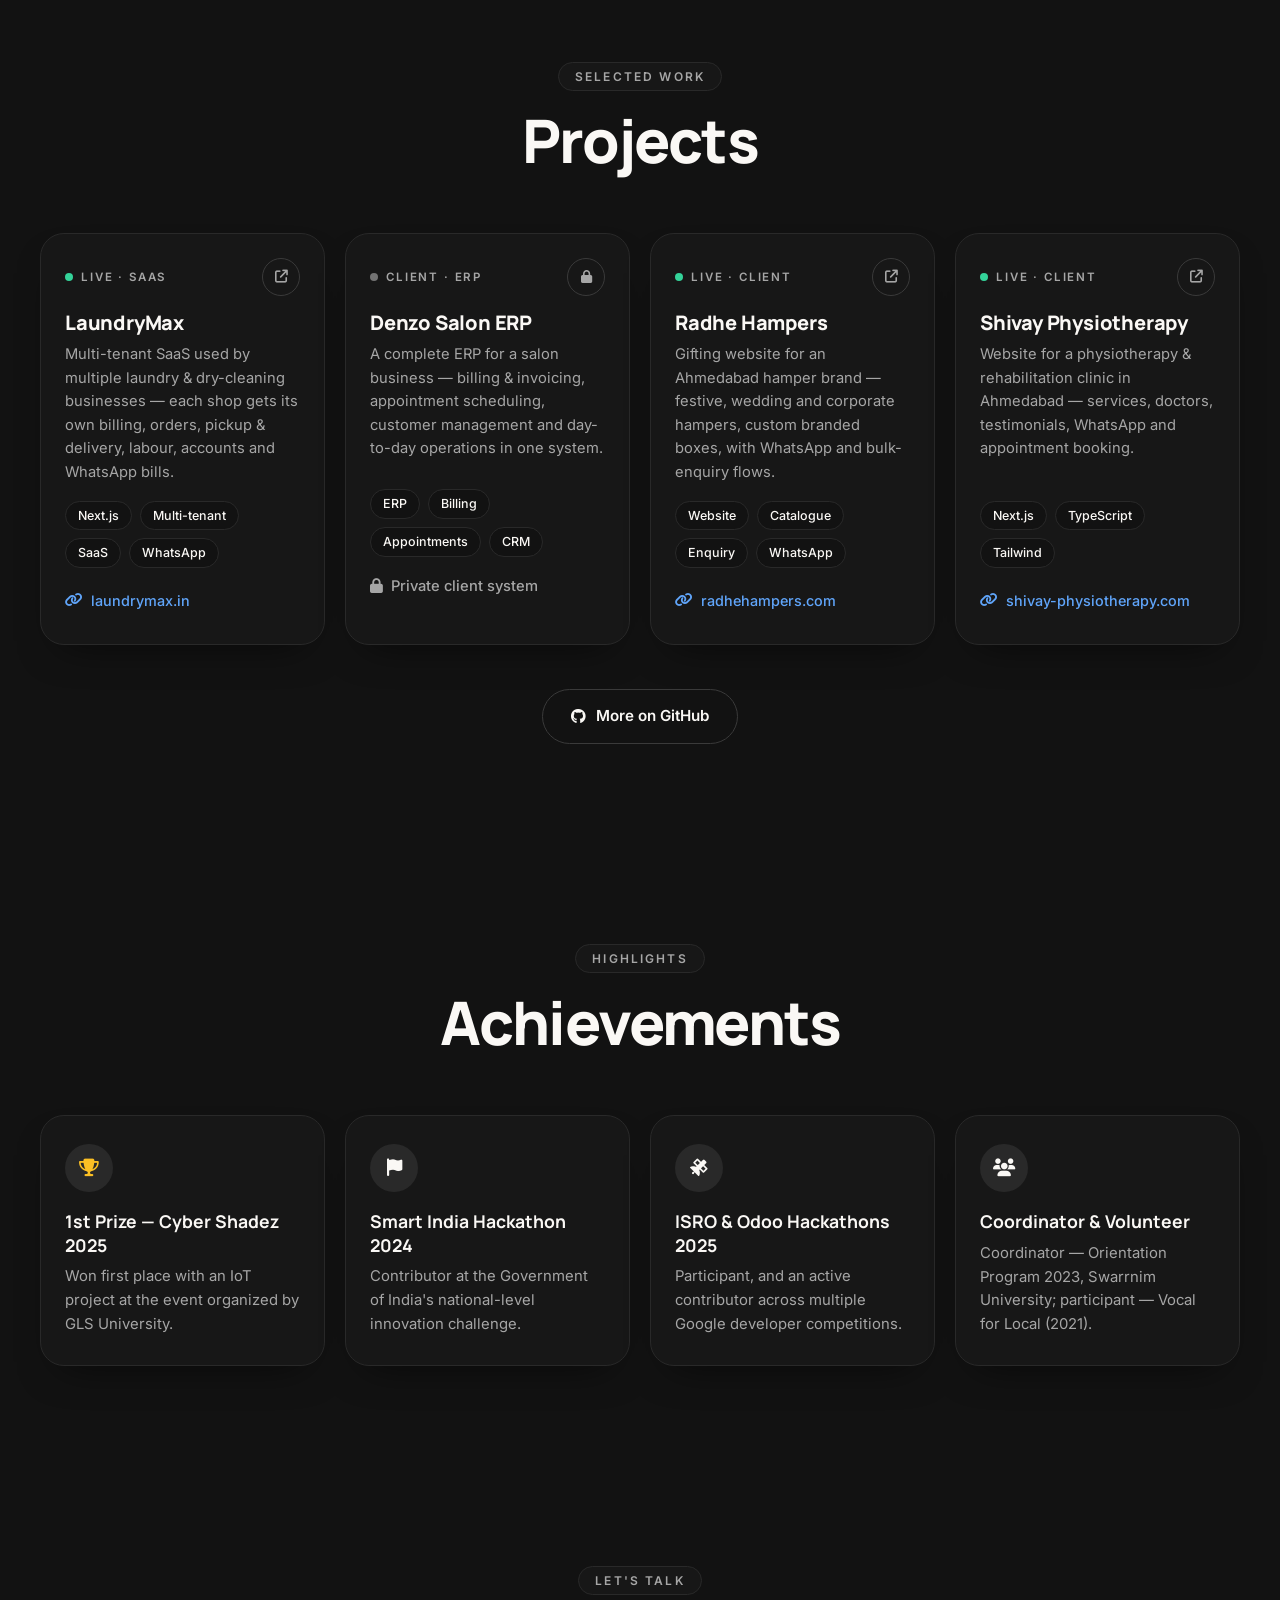
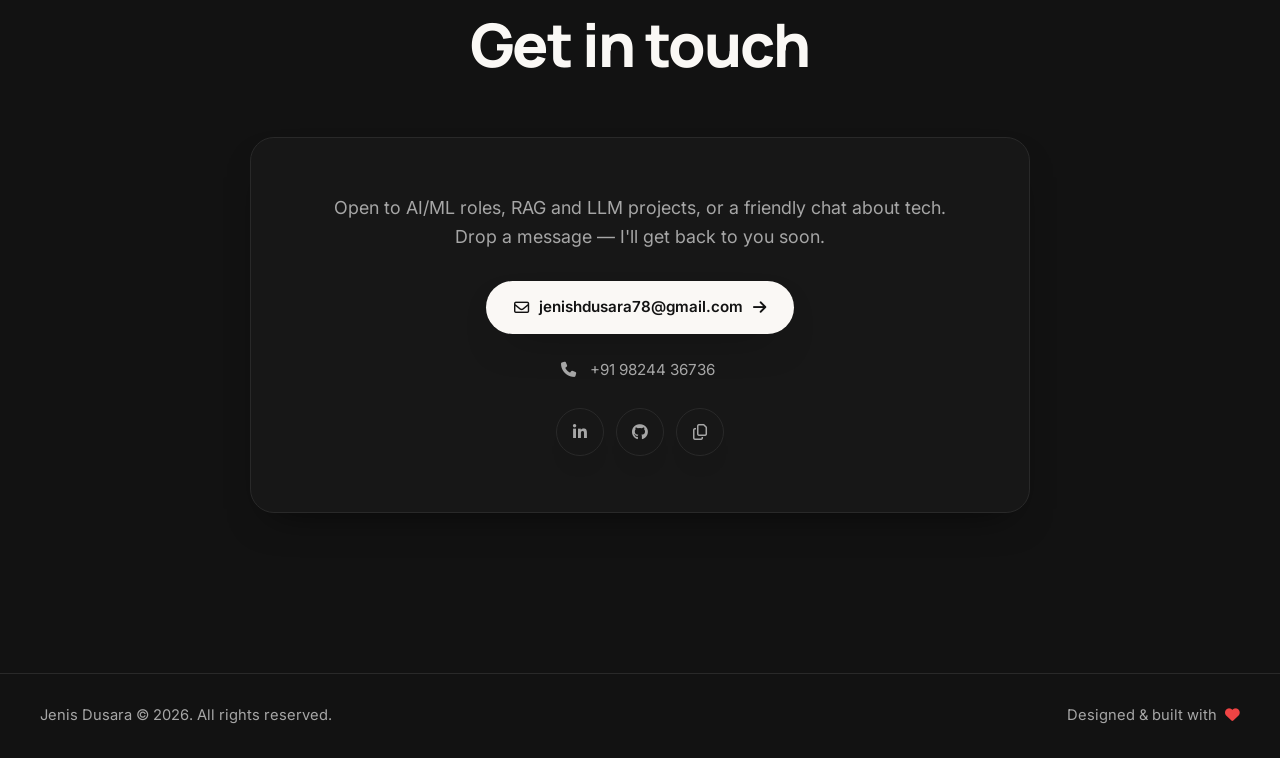
==== commit c1ebdd52: "Redesign portfolio with updated resume content Rebuild the site as a single-page HTML/CSS/JS portfol" ====
--- a/index.html
+++ b/index.html
@@ -1,571 +1,367 @@
 <!DOCTYPE html>
-<html lang="en">
+<html lang="en" data-theme="dark">
 <head>
-    <meta charset="UTF-8">
-    <meta http-equiv="X-UA-Compatible" content="IE=edge">
-    <meta name="viewport" content="width=device-width, initial-scale=1.0">
-    <meta name="keywords" content="jenis Dusara, portfolio, jenis, Data-Science" />
-    <meta name="description" content="Welcome to Jenis's Portfolio. Data Science" />
-    <!-- Custom CSS -->
-    <link rel="stylesheet" href="./assets/css/style.css">
-    <!-- Font Awesome -->
-    <link rel="stylesheet" href="https://cdnjs.cloudflare.com/ajax/libs/font-awesome/5.15.3/css/all.min.css" integrity="sha512-iBBXm8fW90+nuLcSKlbmrPcLa0OT92xO1BIsZ+ywDWZCvqsWgccV3gFoRBv0z+8dLJgyAHIhR35VZc2oM/gI1w==" crossorigin="anonymous" referrerpolicy="no-referrer" />
-    <!-- Favicon -->
-    <link id='favicon' rel="shortcut icon" href="./assets/images/favicon.png" type="image/x-png">
-    <title>Portfolio | Jenis Dusara</title>
+  <meta charset="UTF-8" />
+  <meta name="viewport" content="width=device-width, initial-scale=1.0" />
+  <title>Jenis Dusara | AI/ML Engineer</title>
+  <meta name="description" content="Jenis Dusara — AI/ML Engineer building RAG pipelines, document intelligence systems and full-stack web apps." />
+  <meta name="theme-color" content="#121212" />
+  <link rel="icon" href="./assets/images/favicon.png" />
+
+  <link rel="preconnect" href="https://fonts.googleapis.com" />
+  <link rel="preconnect" href="https://fonts.gstatic.com" crossorigin />
+  <link href="https://fonts.googleapis.com/css2?family=Inter:wght@400;500;600&family=JetBrains+Mono:wght@400;500&family=Manrope:wght@600;700;800&display=swap" rel="stylesheet" />
+  <link rel="stylesheet" href="https://cdnjs.cloudflare.com/ajax/libs/font-awesome/6.5.2/css/all.min.css" />
+  <link rel="stylesheet" href="./assets/css/main.css" />
+
+  <script>
+    // apply saved theme before paint to avoid a flash
+    try { const t = localStorage.getItem('theme'); if (t) document.documentElement.dataset.theme = t; } catch (e) {}
+  </script>
 </head>
-<body oncontextmenu="return false">
-
-<!-- pre loader -->
-<!-- <div class="loader-container">
-  <img draggable="false" src="./assets/images/preloader.gif" alt="">
-</div> -->
-
-<!-- navbar starts -->
-<header>
-        <a href="/" class="logo"><i class="fab fa-node-js"></i> Jenis</a>
-
-        <div id="menu" class="fas fa-bars"></div>
-        <nav class="navbar">
-            <ul>
-            <li><a class="active" href="./index.html">Home</a></li>
-            <li><a href="#about">About</a></li>
-            <li><a href="#skills">Skills</a></li>
-            <li><a href="#education">Education</a></li>
-            <li><a href="#work">Work</a></li>
-            <li><a href="#experience">Experience</a></li>
-            <li><a href="#contact">Contact</a></li>
-            </ul>
-        </nav>
-</header>
-<!-- navbar ends -->
-
-
-<!-- hero section starts -->
-<section class="home" id="home">
-    <div id="particles-js"></div>
-
-    <div class="content">
-    <h2>Hi There,<br/> I'm Jenis <span>Dusara</span></h2>
-    <p>i am into <span class="typing-text"></span></p>
-    <a href="#about" class="btn"><span>About Me</span>
-      <i class="fas fa-arrow-circle-down"></i>
-    </a>
-    <div class="socials">
-        <ul class="social-icons">
-          <li><a class="linkedin" aria-label="LinkedIn" href="https://www.linkedin.com/in/jenis-dusara-44b559224/" target="_blank"><i class="fab fa-linkedin"></i></a></li> 
-          <li><a class="github" aria-label="GitHub" href="https://github.com/JenisDusara" target="_blank"><i class="fab fa-github"></i></a></li>
-          <li><a class="twitter" aria-label="Twitter" href="https://twitter.com/DusaraJenis17" target="_blank"><i class="fab fa-twitter"></i></a></li>
-          <li><a class="instagram" aria-label="Instagram" href="https://www.instagram.com/_jenish17_"><i class="fab fa-instagram" target="_blank"></i></a></li>
-        </ul>
-      </div>
+<body>
+  <div class="scroll-progress" aria-hidden="true"><span></span></div>
+  <canvas id="field" aria-hidden="true"></canvas>
+
+  <!-- ============ HEADER ============ -->
+  <header class="header">
+    <a href="#home" class="monogram" aria-label="Jenis Dusara — home">JD</a>
+
+    <nav class="nav" id="nav">
+      <a href="#home">Home</a>
+      <a href="#about">About</a>
+      <a href="#skills">Skills</a>
+      <a href="#experience">Experience</a>
+      <a href="#education">Education</a>
+      <a href="#projects">Projects</a>
+      <a href="#contact">Contact</a>
+    </nav>
+
+    <div class="header-actions">
+      <button class="icon-btn" id="theme-toggle" aria-label="Toggle theme">
+        <i class="fa-solid fa-sun"></i>
+      </button>
+      <button class="icon-btn menu-btn" id="menu-toggle" aria-label="Open menu" aria-expanded="false">
+        <i class="fa-solid fa-bars"></i>
+      </button>
     </div>
-<div class="image">
-    <img draggable="false" class="tilt" src="./assets/images/hero.png" alt="">
-</div>
-</section>
-<!-- hero section ends -->
-
-
-<!-- about section starts -->
-<section class="about" id="about">
-    <h2 class="heading"><i class="fas fa-user-alt"></i> About <span>Me</span></h2>
-    
-    <div class="row">
-
-    <div class="image">
-        <img draggable="false" class="tilt" src="50 kb my pic.jpg" alt="">
+  </header>
+
+  <main>
+    <!-- ============ HERO ============ -->
+    <section class="hero" id="home">
+      <div class="container hero-inner">
+        <p class="status"><span class="dot"></span>AI/ML Engineer Intern at VaultIQ</p>
+        <p class="hello">Hi! I'm <strong>Jenis Dusara</strong></p>
+        <h1 class="role-box"><span id="role">AI/ML Engineer</span></h1>
+        <p class="hero-desc">
+          Building intelligent systems with RAG &amp; LLMs, and full-stack products for real clients.<br />
+          Passionate about turning messy documents into reliable AI answers.
+        </p>
+
+        <div class="socials">
+          <a href="https://github.com/JenisDusara" target="_blank" rel="noopener" class="icon-btn" aria-label="GitHub"><i class="fa-brands fa-github"></i></a>
+          <a href="https://www.linkedin.com/in/jenis-dusara-44b559224/" target="_blank" rel="noopener" class="icon-btn" aria-label="LinkedIn"><i class="fa-brands fa-linkedin-in"></i></a>
+          <a href="mailto:jenishdusara78@gmail.com" class="icon-btn" aria-label="Email"><i class="fa-regular fa-envelope"></i></a>
+        </div>
+
+        <div class="hero-cta">
+          <a href="#contact" class="btn btn-ghost">Contact Me <i class="fa-regular fa-envelope"></i></a>
+          <a href="https://drive.google.com/file/d/1UxjDCiHsC-GdXXGcLtEizP6OxZqHUeJn/view?usp=sharing" target="_blank" rel="noopener" class="btn btn-primary">Resume <i class="fa-solid fa-arrow-up-right-from-square"></i></a>
+        </div>
+      </div>
+      <a href="#about" class="scroll-cue" aria-label="Scroll to about"><i class="fa-solid fa-chevron-down"></i></a>
+    </section>
+
+    <!-- ============ ABOUT ============ -->
+    <section class="section" id="about">
+      <div class="container">
+        <div class="section-head reveal">
+          <span class="pill">About</span>
+          <h2>About me</h2>
+        </div>
+
+        <div class="about-grid">
+          <div class="about-visual reveal">
+            <div class="card pipeline" id="pipeline">
+              <p class="mono code-line"><span class="accent">&gt;</span> answer = parse(docs) &gt;&gt; chunk() &gt;&gt; embed() &gt;&gt; retrieve(q) &gt;&gt; generate()</p>
+              <div class="stages">
+                <div class="stage"><div class="node"><i class="fa-regular fa-file-pdf"></i></div><span>Parse</span></div>
+                <div class="stage"><div class="node"><i class="fa-solid fa-scissors"></i></div><span>Chunk</span></div>
+                <div class="stage"><div class="node"><i class="fa-solid fa-diagram-project"></i></div><span>Embed</span></div>
+                <div class="stage"><div class="node"><i class="fa-solid fa-magnifying-glass"></i></div><span>Retrieve</span></div>
+                <div class="stage"><div class="node"><i class="fa-solid fa-wand-magic-sparkles"></i></div><span>Generate</span></div>
+              </div>
+              <div class="bar"><span id="pipe-bar"></span></div>
+              <p class="mono log" id="pipe-log"><span class="accent">&gt;</span> parsing documents...</p>
+              <div class="pipeline-status mono" id="pipe-status">
+                <div><span>pipeline.parse(pdf, docx, pptx)</span><em>active</em></div>
+                <div><span>pipeline.chunk()</span><em>waiting...</em></div>
+                <div><span>pipeline.embed(model)</span><em>waiting...</em></div>
+                <div><span>pipeline.retrieve(query)</span><em>waiting...</em></div>
+                <div><span>pipeline.generate(context)</span><em>waiting...</em></div>
+              </div>
+            </div>
+          </div>
+
+          <div class="about-text reveal">
+            <p class="lead">
+              I'm an AI/ML engineer focused on building practical LLM applications and document
+              intelligence. My work sits at the intersection of retrieval-augmented generation,
+              full-stack development and backend systems.
+            </p>
+            <p>
+              I care about AI that holds up in production — accurate, grounded answers over flashy demos.
+            </p>
+          </div>
+        </div>
+
+        <div class="services">
+          <div class="service card reveal">
+            <i class="fa-solid fa-brain"></i>
+            <h3>LLM &amp; RAG Systems</h3>
+            <p>RAG pipelines, embeddings, vector databases, evaluation</p>
+          </div>
+          <div class="service card reveal">
+            <i class="fa-solid fa-code"></i>
+            <h3>Full-Stack Development</h3>
+            <p>Next.js, React, ERP &amp; billing systems, client websites</p>
+          </div>
+          <div class="service card reveal">
+            <i class="fa-solid fa-server"></i>
+            <h3>Backend &amp; APIs</h3>
+            <p>FastAPI, Flask, REST APIs, SQL and NoSQL databases</p>
+          </div>
+        </div>
+      </div>
+    </section>
+
+    <!-- ============ SKILLS ============ -->
+    <section class="section" id="skills">
+      <div class="container">
+        <div class="section-head reveal">
+          <span class="pill">Skills</span>
+          <h2>What I Know</h2>
+        </div>
+
+        <div class="terminal card reveal">
+          <div class="terminal-bar">
+            <span class="tdot r"></span><span class="tdot y"></span><span class="tdot g"></span>
+            <span class="mono">jenis@portfolio — ~/skills</span>
+          </div>
+          <div class="terminal-body mono">
+            <p class="cmd"><span class="accent">$</span> skills --domain <span class="domain" id="term-domain">ai/ml</span></p>
+            <p class="meta" id="term-meta">&gt; 0 matches</p>
+            <ul class="term-list" id="term-list"></ul>
+            <p class="cmd"><span class="accent">&gt;</span> <span class="term-cursor"></span></p>
+            <div class="term-tabs" id="term-tabs" role="tablist"></div>
+          </div>
+        </div>
+        <p class="hint center">// click a domain to run the query — or watch it cycle through.</p>
+      </div>
+    </section>
+
+    <!-- ============ EXPERIENCE ============ -->
+    <section class="section" id="experience">
+      <div class="container">
+        <div class="section-head reveal">
+          <span class="pill">My Journey</span>
+          <h2>Experience</h2>
+        </div>
+
+        <div class="timeline">
+          <article class="tl-item reveal">
+            <div class="tl-left"><h3>VaultIQ</h3></div>
+            <div class="tl-dot"></div>
+            <div class="tl-body">
+              <h4>AI/ML Engineer Intern</h4>
+              <p class="tl-meta"><strong>Dec 2024 — Present</strong> · Vadodara, India</p>
+              <ul>
+                <li>Engineered an end-to-end Retrieval-Augmented Generation (RAG) pipeline for enterprise document intelligence, enabling accurate, context-aware question answering across large PDF and Office document repositories.</li>
+                <li>Developed and optimized document ingestion — parsing, chunking, embedding generation and vector storage — to improve retrieval relevance and response quality.</li>
+                <li>Built automated evaluation and benchmarking frameworks for RAG systems, designing structured question–answer datasets and comparing retrieval performance across model and configuration variants.</li>
+                <li>Implemented backend services and feature modules in Python (FastAPI) supporting multi-tenant document processing, query routing and integration with messaging platforms.</li>
+                <li>Conducted end-to-end QA across OCR, file identity, chunking and embeddings for PDF, DOCX, PPTX and images, and collaborated with senior engineers on code reviews and production debugging.</li>
+              </ul>
+            </div>
+          </article>
+
+          <article class="tl-item reveal">
+            <div class="tl-left"><h3>Ubrain Studio</h3></div>
+            <div class="tl-dot"></div>
+            <div class="tl-body">
+              <h4>Python Developer</h4>
+              <p class="tl-meta"><strong>Aug 2023 — Oct 2023</strong> · Remote</p>
+              <ul>
+                <li>Completed a 3-month software development internship, delivering three Python-based application projects integrated with MySQL — data processing, backend logic and CRUD-driven workflows.</li>
+                <li>Designed relational database schemas, optimized SQL queries and built reusable Python modules to streamline development.</li>
+                <li>Worked with team members and mentors to gather requirements, debug issues and deliver functional solutions within deadlines.</li>
+              </ul>
+            </div>
+          </article>
+        </div>
+      </div>
+    </section>
+
+    <!-- ============ EDUCATION ============ -->
+    <section class="section" id="education">
+      <div class="container">
+        <div class="section-head reveal">
+          <span class="pill">Learning</span>
+          <h2>Education</h2>
+        </div>
+
+        <div class="timeline">
+          <article class="tl-item reveal">
+            <div class="tl-left"><h3>GLS University</h3></div>
+            <div class="tl-dot"></div>
+            <div class="tl-body">
+              <h4>Master of Computer Applications (MCA)</h4>
+              <p class="tl-meta"><strong>2024 — 2026</strong> · Ahmedabad, Gujarat · Completed</p>
+              <ul>
+                <li>Faculty of Computer Applications &amp; IT (FCAIT)</li>
+                <li>Coursework: Machine Learning, Artificial Intelligence, Data Structures &amp; Algorithms, DBMS, Python Programming, Software Engineering</li>
+              </ul>
+            </div>
+          </article>
+
+          <article class="tl-item reveal">
+            <div class="tl-left"><h3>Swarrnim Startup &amp; Innovation University</h3></div>
+            <div class="tl-dot"></div>
+            <div class="tl-body">
+              <h4>Bachelor of Computer Applications (BCA)</h4>
+              <p class="tl-meta"><strong>2021 — 2024</strong> · Gujarat, India · Completed</p>
+              <ul>
+                <li>Coursework: Programming Fundamentals, Object-Oriented Programming, Web Development, DBMS, Operating Systems</li>
+              </ul>
+            </div>
+          </article>
+        </div>
+      </div>
+    </section>
+
+    <!-- ============ PROJECTS ============ -->
+    <section class="section" id="projects">
+      <div class="container">
+        <div class="section-head reveal">
+          <span class="pill">Selected Work</span>
+          <h2>Projects</h2>
+        </div>
+
+        <div class="projects">
+          <article class="project mini card reveal">
+            <div class="mini-top">
+              <p class="project-kind"><span class="live-dot"></span>Live · SaaS</p>
+              <a href="https://laundrymax.in/" target="_blank" rel="noopener" class="mini-arrow" aria-label="Visit LaundryMax"><i class="fa-solid fa-arrow-up-right-from-square"></i></a>
+            </div>
+            <h3>LaundryMax</h3>
+            <p>Multi-tenant SaaS used by multiple laundry &amp; dry-cleaning businesses — each shop gets its own billing, orders, pickup &amp; delivery, labour, accounts and WhatsApp bills.</p>
+            <div class="tags"><span>Next.js</span><span>Multi-tenant</span><span>SaaS</span><span>WhatsApp</span></div>
+            <a class="project-url" href="https://laundrymax.in/" target="_blank" rel="noopener"><i class="fa-solid fa-link"></i> laundrymax.in</a>
+          </article>
+          <article class="project mini card reveal">
+            <div class="mini-top">
+              <p class="project-kind"><span class="live-dot private"></span>Client · ERP</p>
+              <span class="mini-arrow" aria-hidden="true"><i class="fa-solid fa-lock"></i></span>
+            </div>
+            <h3>Denzo Salon ERP</h3>
+            <p>A complete ERP for a salon business — billing &amp; invoicing, appointment scheduling, customer management and day-to-day operations in one system.</p>
+            <div class="tags"><span>ERP</span><span>Billing</span><span>Appointments</span><span>CRM</span></div>
+            <p class="project-note"><i class="fa-solid fa-lock"></i> Private client system</p>
+          </article>
+          <article class="project mini card reveal">
+            <div class="mini-top">
+              <p class="project-kind"><span class="live-dot"></span>Live · Client</p>
+              <a href="https://www.radhehampers.com/" target="_blank" rel="noopener" class="mini-arrow" aria-label="Visit Radhe Hampers"><i class="fa-solid fa-arrow-up-right-from-square"></i></a>
+            </div>
+            <h3>Radhe Hampers</h3>
+            <p>Gifting website for an Ahmedabad hamper brand — festive, wedding and corporate hampers, custom branded boxes, with WhatsApp and bulk-enquiry flows.</p>
+            <div class="tags"><span>Website</span><span>Catalogue</span><span>Enquiry</span><span>WhatsApp</span></div>
+            <a class="project-url" href="https://www.radhehampers.com/" target="_blank" rel="noopener"><i class="fa-solid fa-link"></i> radhehampers.com</a>
+          </article>
+          <article class="project mini card reveal">
+            <div class="mini-top">
+              <p class="project-kind"><span class="live-dot"></span>Live · Client</p>
+              <a href="https://www.shivay-physiotherapy.com/" target="_blank" rel="noopener" class="mini-arrow" aria-label="Visit Shivay Physiotherapy"><i class="fa-solid fa-arrow-up-right-from-square"></i></a>
+            </div>
+            <h3>Shivay Physiotherapy</h3>
+            <p>Website for a physiotherapy &amp; rehabilitation clinic in Ahmedabad — services, doctors, testimonials, WhatsApp and appointment booking.</p>
+            <div class="tags"><span>Next.js</span><span>TypeScript</span><span>Tailwind</span></div>
+            <a class="project-url" href="https://www.shivay-physiotherapy.com/" target="_blank" rel="noopener"><i class="fa-solid fa-link"></i> shivay-physiotherapy.com</a>
+          </article>
+        </div>
+
+        <div class="center more">
+          <a href="https://github.com/JenisDusara?tab=repositories" target="_blank" rel="noopener" class="btn btn-ghost"><i class="fa-brands fa-github"></i> More on GitHub</a>
+        </div>
+      </div>
+    </section>
+
+    <!-- ============ ACHIEVEMENTS ============ -->
+    <section class="section" id="achievements">
+      <div class="container">
+        <div class="section-head reveal">
+          <span class="pill">Highlights</span>
+          <h2>Achievements</h2>
+        </div>
+
+        <div class="ach-grid">
+          <div class="ach card reveal highlight">
+            <i class="fa-solid fa-trophy"></i>
+            <h3>1st Prize — Cyber Shadez 2025</h3>
+            <p>Won first place with an IoT project at the event organized by GLS University.</p>
+          </div>
+          <div class="ach card reveal">
+            <i class="fa-solid fa-flag"></i>
+            <h3>Smart India Hackathon 2024</h3>
+            <p>Contributor at the Government of India's national-level innovation challenge.</p>
+          </div>
+          <div class="ach card reveal">
+            <i class="fa-solid fa-satellite"></i>
+            <h3>ISRO &amp; Odoo Hackathons 2025</h3>
+            <p>Participant, and an active contributor across multiple Google developer competitions.</p>
+          </div>
+          <div class="ach card reveal">
+            <i class="fa-solid fa-users"></i>
+            <h3>Coordinator &amp; Volunteer</h3>
+            <p>Coordinator — Orientation Program 2023, Swarrnim University; participant — Vocal for Local (2021).</p>
+          </div>
+        </div>
+      </div>
+    </section>
+
+    <!-- ============ CONTACT ============ -->
+    <section class="section" id="contact">
+      <div class="container">
+        <div class="section-head reveal">
+          <span class="pill">Let's Talk</span>
+          <h2>Get in touch</h2>
+        </div>
+
+        <div class="contact card reveal">
+          <p>Open to AI/ML roles, RAG and LLM projects, or a friendly chat about tech. Drop a message — I'll get back to you soon.</p>
+          <a href="mailto:jenishdusara78@gmail.com" class="btn btn-primary"><i class="fa-regular fa-envelope"></i> jenishdusara78@gmail.com <i class="fa-solid fa-arrow-right"></i></a>
+          <p class="phone"><i class="fa-solid fa-phone"></i> <a href="tel:+919824436736">+91 98244 36736</a></p>
+          <div class="socials">
+            <a href="https://www.linkedin.com/in/jenis-dusara-44b559224/" target="_blank" rel="noopener" class="icon-btn" aria-label="LinkedIn"><i class="fa-brands fa-linkedin-in"></i></a>
+            <a href="https://github.com/JenisDusara" target="_blank" rel="noopener" class="icon-btn" aria-label="GitHub"><i class="fa-brands fa-github"></i></a>
+            <button type="button" class="icon-btn" id="copy-email" aria-label="Copy email address" title="Copy email"><i class="fa-regular fa-copy"></i></button>
+          </div>
+        </div>
+      </div>
+    </section>
+  </main>
+
+  <footer class="footer">
+    <div class="container footer-inner">
+      <p>Jenis Dusara © <span id="year"></span>. All rights reserved.</p>
+      <p>Designed &amp; built with <i class="fa-solid fa-heart heart"></i></p>
     </div>
-    <div class="content">
-        <h3>I'm Jenis</h3>
-        <span class="tag">Data-Scinece</span>
-        
-        <p>I am an exceptionally motivated and result-oriented individual with a profound passion for technology. My journey in the realm of technology has equipped me with a diverse and robust skill set, encompassing a wide array of proficiencies. I possess a mastery of web development languages such as HTML and CSS, enabling me to craft visually appealing and functional websites. Moreover, my expertise extends to Python, a versatile and powerful programming language that I utilize to build innovative solutions and applications.
-
-
-          In the realm of artificial intelligence and data science, my knowledge and proficiency in machine learning are significant assets. I have honed my abilities to leverage machine learning algorithms and techniques to derive insights, make predictions, and drive informed decisions. This includes expertise in data preprocessing, model selection, and evaluation, as well as a strong understanding of neural networks and deep learning. </p>
-        
-        <div class="box-container">
-            <!-- <div class="box">
-              <p><span> age: </span> 20</p>
-              <p><span> phone : </span> +91 XXX-XXX-XXXX</p>
-            </div> -->
-            <div class="box">
-              <p><span> email : </span> jenisdusara78@gmail.com</p>
-              <p><span> place : </span> Ahemdabad, India - 382350</p>
-            </div>
-        </div>
-        
-        <div class="resumebtn">
-            <a href="https://drive.google.com/file/d/15pw1_CBry5Ykmcz86AeGNlsReszobyGQ/view?usp=drive_link" target="_blank" class="btn"><span>Resume</span>
-
-
-                <i class="fas fa-chevron-right"></i>
-            </a>
-        </div>
-
-    </div>
-    </div>
-</section>
-<!-- about section ends -->
-
-<!-- skills section starts -->
-<section class="skills" id="skills">
-
-    <h2 class="heading"><i class="fas fa-laptop-code"></i> Skills & <span>Abilities</span></h2>
-
-    <div class="container">
-          <div class="row"> 
-
-            <div class="bar">
-              <div class="info">
-                <img src="https://img.icons8.com/?size=100&id=20909&format=png&color=000000"/>
-                <span>HTML5</span>
-              </div>
-            </div>
-            <div class="bar">
-              <div class="info">
-                <img src="https://img.icons8.com/?size=100&id=7gdY5qNXaKC0&format=png&color=000000"/>
-                <span>CSS3</span>
-              </div>
-            </div>
-            <div class="bar">
-              <div class="info">
-                <img src="https://img.icons8.com/?size=100&id=9nLaR5KFGjN0&format=png&color=0000000"/>
-                <span>MySQL</span>
-              </div>
-            </div>
-            <div class="bar">
-              <div class="info">
-                <img src="https://img.icons8.com/?size=100&id=33039&format=png&color=000000"/>
-                <span>AWS</span>
-              </div>
-            </div>
-            <div class="bar">
-              <div class="info">
-                <img src="https://img.icons8.com/?size=100&id=qYfwpsRXEcpc&format=png&color=000000"/>
-                <span>PwerBi</span>
-              </div>
-            </div>
-
-            <div class="bar">
-              <div class="info">
-                <img src="https://img.icons8.com/?size=100&id=Rc0Xn5AtE8kX&format=png&color=000000"/>                
-                <span>Python</span>
-              </div>
-            </div>
-            <div class="bar">
-              <div class="info">
-                <img src="https://img.icons8.com/?size=100&id=NL90I8YT1YnN&format=png&color=000000"/>
-                <span>Machine Learning</span>
-              </div>
-            </div>
-            <div class="bar">
-              <div class="info">
-                <img src="https://img.icons8.com/?size=100&id=oOOSYZyuA844&format=png&color=000000"/>
-                <span>Deep Learning</span>
-              </div>
-            </div>
-            <div class="bar">
-              <div class="info">
-                <img src="https://img.icons8.com/?size=100&id=nhndz8YLqqT2&format=png&color=000000"/>
-                <span>Data Science</span>
-              </div>
-            </div>
-            <div class="bar">
-              <div class="info">
-                <img src="https://img.icons8.com/?size=100&id=xaquNfre75yC&format=png&color=000000"/>
-                <span>Artificial intelligence</span>
-              </div>
-            </div>
-            <div class="bar">
-              <div class="info">
-                <img src="https://img.icons8.com/?size=100&id=XP4XPvHME2NH&format=png&color=000000"/>
-                <span>Data visualization</span>
-              </div>
-            </div>
-           
-
-      </div>
-</div>
-</section>
-<!-- skills section ends -->
-
-
-<!-- education section starts -->
-<section class="education" id="education">
-
-  <h1 class="heading"><i class="fas fa-graduation-cap"></i> My <span>Education</span></h1>
-
-    <p class="qoute">Education is not the learning of facts, but the training of the mind to think.</p>
-
-    <div class="box-container">
-
-      <div class="box">
-        <div class="image">
-        <img draggable="false" src="gls.jpg" alt="">
-        </div>
-        <div class="content">
-        <h3>Master of Computer Applications</h3>
-        <p>GLS University</p>
-        <h4>2024-2026 | Continue</h4>
-        </div>
-    </div>
-
-
-    <div class="box">
-        <div class="image">
-        <img draggable="false" src="Swarrnim.jpeg" alt="">
-        </div>
-        <div class="content">
-        <h3>Bachelor of Computer Applications</h3>
-        <p>Swarrnim Startup & Innovation University | SSCIT</p>
-        <h4>2020-2024 | complete</h4>
-        </div>
-    </div>
-
-    <div class="box">
-      <div class="image">
-      <img draggable="false" src="sun.jpeg" alt="">
-      </div>
-      <div class="content">
-      <h3>HSC Commerce</h3>
-      <p>Sunrise School  | GSEB</p>
-      <h4>2018-2020 | Completed</h4>
-      </div>
-    </div>
-
-</div>
-</section>
-<!-- education section ends -->
-
-
-<!-- work project section startscdcd  --> 
-<section class="work" >
-
-  <h2 class="heading"><i class="fas fa-laptop-code"></i> Projects <span>Made</span></h2>
-
-  <div class="box-container">
-
-    <div class="box tilt">
-      <img draggable="false" src="assets/images/projects/26.png" alt="" />
-      <div class="content">
-        <div class="tag">
-        <h3>"Airlines Analytics"</h3>
-        </div>
-        <div class="desc">
-          <p>"The Airlines Data Analysis project involves extracting insights and valuable information from airline-related datasets using SQL and Python."</p>
-          <div class="btns">
-            <a href="#" class="btn" target="_blank"><i class="fas fa-eye"></i> View</a>
-            <a href="https://github.com/JenisDusara/Airline-project" class="btn" target="_blank">Code <i class="fas fa-code"></i></a>
-          </div>
-        </div>
-      </div>
-      <!-- <section class="work" id="work">
-        <h2 class="heading"><i class="fas fa-laptop-code"></i> Projects <span>Made</span></h2>
-        <div class="box-container">
-          <div class="box tilt">
-            <img draggable="false" src="assets/images/projects/26.png" alt="Airlines Analytics Project Image" />
-            <div class="content">
-              <div class="tag">
-                <h3>Airlines Analytics</h3>
-              </div>
-              <div class="desc">
-                <p>The Airlines Data Analysis project involves extracting insights and valuable information from airline-related datasets using SQL and Python.</p>
-                <div class="btns">
-                  <a href="#" class="btn" target="_blank"><i class="fas fa-eye"></i> View</a>
-                  <a href="https://github.com/JenisDusara/Airline-project" class="btn" target="_blank">Code <i class="fas fa-code"></i></a>
-                </div>
-              </div>
-            </div>
-          </div>
-        </div>
-      </section>
-       -->
-
-      .
-    </div>
-  
-    <div class="box tilt">
-      <img draggable="false" src="assets/images/projects/277.png" alt="" />
-      <div class="content">
-        <div class="tag">
-        <h3>"Hotel Management System"</h3>
-        </div>
-        <div class="desc">
-          <p>"A hotel management project is a comprehensive initiative in the hospitality industry that focuses on creating and implementing an efficient system to oversee all aspects of hotel operations.."</p>
-          <div class="btns">
-            <a href="#" class="btn" target="_blank"><i class="fas fa-eye"></i> View</a>
-            <a href="https://github.com/JenisDusara/hotel-management" class="btn" target="_blank">Code <i class="fas fa-code"></i></a>
-          </div>
-        </div>
-      </div>
-
-      
-    </div>
-
-    <div class="box tilt">
-      <img draggable="false" src="assets/images/projects/25.png" alt="" />
-      <div class="content">
-        <div class="tag">
-        <h3>"Student Management System"</h3>
-        </div>
-        <div class="desc">
-          <p>"A Student data management project focuses on developing a system to collect, store, and manage student data efficiently in educational institutions."</p>
-          <div class="btns">
-            <a href="#" class="btn" target="_blank"><i class="fas fa-eye"></i> View</a>
-            <a href="https://github.com/JenisDusara/hotel-management" class="btn" target="_blank">Code <i class="fas fa-code"></i></a>
-          </div>
-        </div>
-      </div>
-
-      
-    </div>
-
-    <div class="box tilt">
-      <img draggable="false" src="assets/images/projects/tomato.png" alt="" />
-      <div class="content">
-        <div class="tag">
-        <h3>"Tomato leaf diseases"</h3>
-        </div>
-        <div class="desc">
-          <p>"This project tackles tomato leaf diseases! We're building a tool to identify problems early. By taking a picture, the system analyzes the leaf for signs of disease."</p>
-          <div class="btns">
-            <a href="#" class="btn" target="_blank"><i class="fas fa-eye"></i> View</a>
-            <a href="https://github.com/JenisDusara/TOMATO---LEAF-DISEASE" class="btn" target="_blank">Code <i class="fas fa-code"></i></a>
-          </div>
-        </div>
-      </div>
-
-      
-    </div>
-    <div class="box tilt">
-      <img draggable="false" src="assets/images/projects/chatbot.png" alt="" />
-      <div class="content">
-        <div class="tag">
-        <h3>"Chatbot"</h3>
-        </div>
-        <div class="desc">
-          <p>"Chatbot project: create a program for chatting like a virtual assistant. It can answer questions, complete tasks, or guide users.  Think of it as a conversational website or app!"</p>
-          <div class="btns">
-            <a href="#" class="btn" target="_blank"><i class="fas fa-eye"></i> View</a>
-            <a href="https://github.com/JenisDusara/ChatBot" class="btn" target="_blank">Code <i class="fas fa-code"></i></a>
-          </div>
-        </div>
-      </div>
-
-      
-    </div>
-
-</div>
-
-
-<!-- <div class="viewall">
-  <a href="./projects/index.html" class="btn"><span>View All</span>
-    <i class="fas fa-arrow-right"></i>
-</a>
-</div> -->
-
-</section>
-<!-- work project section ends -->
-
-<!-- experience section starts -->
-<section class="experience" id="experience">
-
-  <h2 class="heading"><i class="fas fa-briefcase"></i> Experience </h2>
-
-  <div class="timeline">
-
-    
-    
-
-    <div class="container left">
-      <div class="content">
-        <div class="tag">
-          <h2>Ubrain Studio</h2>
-        </div>
-        <div class="desc">
-            <h3>Python Internship</h3>
-            <p>2 month</p>
-        </div>
-      </div>
-    </div>
-
-    <div class="container right">
-        <div class="content">
-          <div class="tag">
-            <h2>CodeAlpha</h2>
-          </div>
-          <div class="desc">
-              <h3>Python internship</h3>
-              <p>1 month </p>
-          </div>
-        </div>
-      </div>
-
-  </div>
-
-  <!-- <div class="morebtn">
-    <a href="/experience" class="btn"><span>View All</span>
-      <i class="fas fa-arrow-right"></i>
-  </a>
-  </div> -->
-
-</div>
-
-</section>
-<!-- experience section ends -->
-
-<!-- contact section starts -->
-<!-- <section class="contact" id="contact">
-  
-  <h2 class="heading"><i class="fas fa-headset"></i> Get in <span>Touch</span></h2>
-
-  <div class="container">
-    <div class="content">
-      <div class="image-box">
-        <img draggable="false" src="./assets/images/contact1.png" alt="">
-      </div>
-    <form id="contact-form">
-      
-      <div class="form-group">
-        <div class="field">
-          <input type="text" name="name" placeholder="Name" required>
-          <i class='fas fa-user'></i>
-        </div>
-        <div class="field">
-          <input type="text" name="email" placeholder="Email" required>
-          <i class='fas fa-envelope'></i>
-        </div>
-        <div class="field">
-          <input type="text" name="phone" placeholder="Phone">
-          <i class='fas fa-phone-alt'></i>
-        </div>
-        <div class="message">
-        <textarea placeholder="Message" name="message" required></textarea>
-        <i class="fas fa-comment-dots"></i>
-        </div>
-        </div>
-      <div class="button-area">
-        <button type="submit">
-          Submit <i class="fa fa-paper-plane"></i></button>
-      </div>
-    </form>
-  </div>
-  </div>
-</section> -->
-<!-- contact section ends --> 
-
-
-<!-- footer section starts -->
-<section class="footer">
-
-  <div class="box-container">
-
-      <div class="box">
-          <h3>Jenis's Portfolio</h3>
-          <p>Thank you for visiting my personal portfolio website. Connect with me over socials. <br/> <br/> Keep Rising 🚀. Connect with me over live chat!</p>
-      </div>
-
-      <div class="box">
-          <h3>quick links</h3>
-          <a href="#home"><i class="fas fa-chevron-circle-right"></i> home</a>
-          <a href="#about"><i class="fas fa-chevron-circle-right"></i> about</a>
-          <a href="#skills"><i class="fas fa-chevron-circle-right"></i> skills</a>
-          <a href="#education"><i class="fas fa-chevron-circle-right"></i> education</a>
-          <a href="#work"><i class="fas fa-chevron-circle-right"></i> work</a>
-          <a href="#experience"><i class="fas fa-chevron-circle-right"></i> experience</a>
-      </div>
-
-      <script>
-        const scriptURL = 'https://docs.google.com/spreadsheets/d/1ENf1j0p-COuYdHIejnI4J1zCe_9xD6yTcFZFfrhikok/edit#gid=0'
-        const form = document.forms['submit-to-google-sheet']
-        const msg = document.getElementById("msg")
-    
-        form.addEventListener('submit', e => {
-          e.preventDefault()
-          fetch(scriptURL, { method: 'POST', body: new FormData(form)})
-            .then(response => {
-                msg.innerHTML ="Message Sent Successfully"
-                setTimeout(function(){
-                    msg.innerHTML =""
-                },5000)
-                form.reset()
-            })
-            .catch(error => console.error('Error!', error.message))
-        })
-      </script>
-    
-    <script>
-    
-        var sidemenu = document.getElementById("sidemenu");
-    
-        function openmenu(){
-            sidemenu.style.right = "0";                 
-        }
-        function closemenu(){
-            sidemenu.style.right = "-200px";
-                     
-        }
-    
-    
-    </script>
-    
-
-      <div class="box">
-          <h3>contact info</h3>
-          <p> <i class="fas fa-phone"></i>+91 9824436736</p>
-          <p> <i class="fas fa-envelope"></i>jenishdusara78@.com</p>
-          <p> <i class="fas fa-map-marked-alt"></i>Ahemdabad, India-382350</p>
-          <div class="share">
-
-              <a href="https://www.linkedin.com/in/jenis-dusara-44b559224/" class="fab fa-linkedin" aria-label="LinkedIn" target="_blank"></a>
-              <a href="https://github.com/JenisDusara" class="fab fa-github" aria-label="GitHub" target="_blank"></a>
-              <a href="mailto:jenishdusara78@gmail.com" class="fas fa-envelope" aria-label="Mail" target="_blank"></a>
-              <a href="https://twitter.com/DusaraJenis" class="fab fa-twitter" aria-label="Twitter" target="_blank"></a>
-              <!-- <a href="https://t.me/lifecode5" class="fab fa-telegram-plane" aria-label="Telegram" target="_blank"></a> -->
-          </div>
-      </div>
-  </div>
-
-  <h1 class="credit">Designed with <i class="fa fa-heart pulse"></i> by <a href="https://www.linkedin.com/in/jenis-dusara-44b559224/"> Jenis Dusara</a></h1>
-
-</section>
-<!-- footer section ends -->
-
-
-<!-- scroll top btn -->
-<a href="#home" aria-label="ScrollTop" class="fas fa-angle-up" id="scroll-top"></a>
-<!-- scroll back to top -->
-
-
-<!-- ==== ALL MAJOR JAVASCRIPT CDNS STARTS ==== -->
-<!-- jquery cdn -->
-<script src="https://cdnjs.cloudflare.com/ajax/libs/jquery/3.6.0/jquery.min.js" integrity="sha512-894YE6QWD5I59HgZOGReFYm4dnWc1Qt5NtvYSaNcOP+u1T9qYdvdihz0PPSiiqn/+/3e7Jo4EaG7TubfWGUrMQ==" crossorigin="anonymous" referrerpolicy="no-referrer"></script>
-
-<!-- typed.js cdn -->
-<script src="https://cdnjs.cloudflare.com/ajax/libs/typed.js/2.0.5/typed.min.js" integrity="sha512-1KbKusm/hAtkX5FScVR5G36wodIMnVd/aP04af06iyQTkD17szAMGNmxfNH+tEuFp3Og/P5G32L1qEC47CZbUQ==" crossorigin="anonymous" referrerpolicy="no-referrer"></script>
-
-<!-- particle.js links -->
-<script src="./assets/js/particles.min.js"></script>
-<script src="./assets/js/app.js"></script>
-
-<!-- vanilla tilt.js links -->
-<script src="https://cdnjs.cloudflare.com/ajax/libs/vanilla-tilt/1.7.0/vanilla-tilt.min.js" integrity="sha512-SttpKhJqONuBVxbRcuH0wezjuX+BoFoli0yPsnrAADcHsQMW8rkR84ItFHGIkPvhnlRnE2FaifDOUw+EltbuHg==" crossorigin="anonymous" referrerpolicy="no-referrer"></script>
-
-<!-- scroll reveal anim -->
-<script src="https://unpkg.com/scrollreveal"></script>
-
-<script
-      type="text/javascript"
-      src="https://cdn.jsdelivr.net/npm/emailjs-com@3/dist/email.min.js"
-    ></script>
-
-<!-- ==== ALL MAJOR JAVASCRIPT CDNS ENDS ==== -->
-
-<script src="./assets/js/script.js"></script>
-
+  </footer>
+
+  <button class="to-top icon-btn" id="to-top" aria-label="Back to top"><i class="fa-solid fa-arrow-up"></i></button>
+  <div class="toast" id="toast" role="status" aria-live="polite"></div>
+
+  <script src="./assets/js/main.js"></script>
 </body>
 </html>
-
-
--- a/assets/css/main.css
+++ b/assets/css/main.css
@@ -0,0 +1,684 @@
+/* ================= Tokens ================= */
+:root {
+  --bg: #121212;
+  --surface: #171717;
+  --surface-2: #1f1f1f;
+  --box: #292929;
+  --border: #292929;
+  --border-strong: #3a3a3a;
+  --text: #faf8f5;
+  --muted: #a6a6a6;
+  --faint: #737373;
+  --accent: #60a5fa;
+  --accent-2: #a78bfa;
+  --ok: #34d399;
+  --grad: linear-gradient(100deg, #60a5fa, #a78bfa);
+  --btn-bg: #faf8f5;
+  --btn-text: #121212;
+  --shadow: 0 18px 40px -22px rgba(0, 0, 0, 0.7);
+  --field-dot: 170, 170, 170;
+  --cursor: #8c8c8c;
+  --radius: 24px;
+  --font: "Inter", system-ui, sans-serif;
+  --font-head: "Manrope", "Inter", system-ui, sans-serif;
+  --font-mono: "JetBrains Mono", ui-monospace, monospace;
+  color-scheme: dark;
+}
+
+:root[data-theme="light"] {
+  --bg: #faf8f5;
+  --surface: #ffffff;
+  --surface-2: #f3f0eb;
+  --box: #ebe7e0;
+  --border: #e6e2db;
+  --border-strong: #d4cfc6;
+  --text: #121212;
+  --muted: #595959;
+  --faint: #8a8a8a;
+  --accent: #2563eb;
+  --accent-2: #7c3aed;
+  --ok: #059669;
+  --grad: linear-gradient(100deg, #2563eb, #7c3aed);
+  --btn-bg: #121212;
+  --btn-text: #faf8f5;
+  --shadow: 0 18px 40px -24px rgba(0, 0, 0, 0.18);
+  --field-dot: 90, 90, 90;
+  --cursor: #737373;
+  color-scheme: light;
+}
+
+/* ================= Base ================= */
+*, *::before, *::after { box-sizing: border-box; margin: 0; padding: 0; }
+
+html { scroll-behavior: smooth; scroll-padding-top: 90px; }
+
+body {
+  font-family: var(--font);
+  background: var(--bg);
+  color: var(--text);
+  line-height: 1.6;
+  -webkit-font-smoothing: antialiased;
+  overflow-x: hidden;
+  transition: background 0.3s ease, color 0.3s ease;
+}
+
+img { max-width: 100%; display: block; }
+a { color: inherit; text-decoration: none; }
+button { font: inherit; color: inherit; background: none; border: 0; cursor: pointer; }
+ul { list-style: none; }
+strong { color: var(--text); font-weight: 600; }
+
+.container { width: min(1200px, 100% - 32px); margin-inline: auto; }
+.mono { font-family: var(--font-mono); }
+.accent { color: var(--accent); }
+.center { text-align: center; }
+
+::selection { background: var(--text); color: var(--bg); }
+:focus-visible { outline: 2px solid var(--accent); outline-offset: 3px; border-radius: 8px; }
+
+/* background interactive field */
+#field {
+  position: fixed;
+  inset: 0;
+  width: 100%;
+  height: 100%;
+  z-index: -1;
+  pointer-events: none;
+}
+
+/* scroll progress (left edge) */
+.scroll-progress { position: fixed; left: 0; top: 0; width: 3px; height: 100vh; z-index: 60; }
+.scroll-progress span {
+  display: block;
+  width: 100%;
+  height: 100%;
+  background: var(--grad);
+  transform-origin: top;
+  transform: scaleY(0);
+}
+
+/* ================= Target cursor ================= */
+.has-cursor, .has-cursor * { cursor: none !important; }
+.cursor {
+  position: fixed;
+  left: 0; top: 0;
+  width: 38px; height: 38px;
+  z-index: 9999;
+  pointer-events: none;
+  will-change: transform, width, height;
+  opacity: 0;
+  transition: opacity 0.2s;
+}
+.cursor.ready { opacity: 1; }
+.cursor-idle, .cursor-target { position: absolute; inset: 0; transition: opacity 0.15s; }
+.cursor-idle svg { position: absolute; inset: 0; width: 100%; height: 100%; }
+.cursor-idle .spin { animation: spin 1.4s linear infinite; }
+@keyframes spin { to { transform: rotate(360deg); } }
+.cursor-target { opacity: 0; }
+.cursor-target span { position: absolute; width: 10px; height: 10px; border: 0 solid var(--cursor); }
+.cursor-target span:nth-child(1) { left: 0; top: 0; border-left-width: 2px; border-top-width: 2px; }
+.cursor-target span:nth-child(2) { right: 0; top: 0; border-right-width: 2px; border-top-width: 2px; }
+.cursor-target span:nth-child(3) { left: 0; bottom: 0; border-left-width: 2px; border-bottom-width: 2px; }
+.cursor-target span:nth-child(4) { right: 0; bottom: 0; border-right-width: 2px; border-bottom-width: 2px; }
+.cursor.locked .cursor-idle { opacity: 0; }
+.cursor.locked .cursor-target { opacity: 1; }
+.cursor.pressed .cursor-target span { border-color: var(--text); }
+
+/* ================= Header ================= */
+.header {
+  position: fixed;
+  top: 18px;
+  left: 50%;
+  transform: translateX(-50%);
+  width: min(1200px, 100% - 32px);
+  z-index: 50;
+  display: flex;
+  align-items: center;
+  justify-content: space-between;
+  gap: 16px;
+}
+
+.monogram {
+  width: 48px; height: 48px;
+  display: grid; place-items: center;
+  border-radius: 50%;
+  font-family: var(--font-head);
+  font-weight: 800;
+  font-size: 1rem;
+  letter-spacing: -0.02em;
+  background: var(--surface);
+  border: 1px solid var(--border);
+  box-shadow: var(--shadow);
+}
+
+.nav {
+  display: flex;
+  gap: 2px;
+  padding: 6px;
+  border-radius: 999px;
+  background: color-mix(in srgb, var(--surface) 85%, transparent);
+  border: 1px solid var(--border);
+  backdrop-filter: blur(14px);
+  box-shadow: var(--shadow);
+}
+.nav a {
+  padding: 9px 18px;
+  border-radius: 999px;
+  font-size: 0.92rem;
+  font-weight: 500;
+  color: var(--muted);
+  transition: color 0.2s, background 0.2s;
+}
+.nav a:hover { color: var(--text); }
+.nav a.active { color: var(--text); background: var(--box); }
+
+.header-actions { display: flex; gap: 8px; }
+
+.icon-btn {
+  width: 48px; height: 48px;
+  display: grid; place-items: center;
+  border-radius: 50%;
+  background: var(--surface);
+  border: 1px solid var(--border);
+  box-shadow: var(--shadow);
+  color: var(--muted);
+  transition: color 0.2s, border-color 0.2s, transform 0.2s;
+}
+.icon-btn:hover { color: var(--text); border-color: var(--border-strong); transform: translateY(-2px); }
+.menu-btn { display: none; }
+
+/* ================= Buttons & shared ================= */
+.btn {
+  display: inline-flex;
+  align-items: center;
+  gap: 10px;
+  padding: 14px 28px;
+  border-radius: 999px;
+  font-weight: 600;
+  font-size: 0.95rem;
+  transition: transform 0.2s, box-shadow 0.2s, border-color 0.2s;
+}
+.btn:hover { transform: translateY(-2px); }
+.btn-primary { background: var(--btn-bg); color: var(--btn-text); box-shadow: var(--shadow); }
+.btn-ghost { background: var(--bg); border: 1px solid var(--border-strong); }
+.btn-ghost:hover { border-color: var(--muted); }
+
+.card {
+  background: var(--surface);
+  border: 1px solid var(--border);
+  border-radius: var(--radius);
+  box-shadow: var(--shadow);
+}
+
+.pill {
+  display: inline-block;
+  font-size: 0.75rem;
+  font-weight: 600;
+  letter-spacing: 0.18em;
+  text-transform: uppercase;
+  color: var(--muted);
+  padding: 4px 16px;
+  border-radius: 999px;
+  border: 1px solid var(--border);
+  background: var(--surface);
+}
+
+.tags { display: flex; flex-wrap: wrap; gap: 8px; }
+.tags span {
+  font-size: 0.85rem;
+  font-weight: 500;
+  padding: 5px 14px;
+  border-radius: 999px;
+  border: 1px solid var(--border);
+  background: var(--bg);
+}
+
+.hint { font-family: var(--font-mono); font-size: 0.8rem; color: var(--faint); }
+
+/* ================= Hero ================= */
+.hero {
+  min-height: 100vh;
+  display: flex;
+  align-items: center;
+  padding: 120px 0 80px;
+  position: relative;
+}
+.hero-inner { display: flex; flex-direction: column; align-items: center; text-align: center; }
+
+.status {
+  display: inline-flex;
+  align-items: center;
+  gap: 10px;
+  font-family: var(--font-mono);
+  font-size: 0.82rem;
+  color: var(--muted);
+  padding: 6px 16px;
+  border-radius: 999px;
+  border: 1px solid var(--border);
+  background: var(--surface);
+  margin-bottom: 28px;
+}
+.dot {
+  width: 8px; height: 8px;
+  border-radius: 50%;
+  background: var(--ok);
+  animation: pulse 2s infinite;
+}
+@keyframes pulse {
+  0% { box-shadow: 0 0 0 0 color-mix(in srgb, var(--ok) 60%, transparent); }
+  70% { box-shadow: 0 0 0 9px transparent; }
+  100% { box-shadow: 0 0 0 0 transparent; }
+}
+
+.hello { font-size: clamp(1.25rem, 2.2vw, 1.6rem); color: var(--muted); margin-bottom: 14px; }
+.hello strong { font-weight: 500; }
+
+.role-box {
+  font-family: var(--font-head);
+  font-size: clamp(2.6rem, 8vw, 5.4rem);
+  font-weight: 800;
+  line-height: 1.1;
+  letter-spacing: -0.035em;
+  background: var(--box);
+  border-radius: 18px;
+  padding: 10px 28px 14px;
+  margin-bottom: 30px;
+}
+#role { display: inline-block; transition: opacity 0.35s ease, transform 0.35s ease, filter 0.35s ease; }
+#role.out { opacity: 0; transform: translateY(14px); filter: blur(6px); }
+
+.hero-desc { color: var(--muted); font-size: 1.1rem; max-width: 620px; margin-bottom: 30px; }
+
+.socials { display: flex; justify-content: center; gap: 12px; margin-bottom: 36px; }
+.hero-cta { display: flex; flex-wrap: wrap; justify-content: center; gap: 12px; }
+
+.scroll-cue {
+  position: absolute;
+  bottom: 28px; left: 50%;
+  transform: translateX(-50%);
+  color: var(--faint);
+  animation: bob 2s ease-in-out infinite;
+}
+@keyframes bob { 50% { transform: translate(-50%, 8px); } }
+
+/* ================= Sections ================= */
+.section { padding: 100px 0; }
+.section-head { text-align: center; margin-bottom: 60px; }
+.section-head h2 {
+  font-family: var(--font-head);
+  font-size: clamp(2.4rem, 5.5vw, 3.75rem);
+  font-weight: 800;
+  letter-spacing: -0.03em;
+  line-height: 1.1;
+  margin-top: 16px;
+}
+
+/* reveal on scroll */
+.reveal { opacity: 0; transform: translateY(28px); transition: opacity 0.7s ease, transform 0.7s ease; }
+.reveal.visible { opacity: 1; transform: none; }
+
+/* ================= About ================= */
+.about-grid { display: grid; grid-template-columns: 1fr 1fr; gap: 56px; align-items: center; }
+.about-text > p { color: var(--muted); font-size: 1.12rem; margin-bottom: 18px; }
+.about-text > p.lead { color: var(--text); font-size: 1.3rem; line-height: 1.6; }
+
+/* pipeline card */
+.pipeline { padding: 28px; }
+.code-line { font-size: 0.82rem; color: var(--muted); margin-bottom: 26px; line-height: 1.7; }
+.stages { display: flex; justify-content: space-between; position: relative; }
+.stages::before {
+  content: "";
+  position: absolute;
+  top: 25px; left: 26px; right: 26px;
+  height: 1px;
+  background: var(--border-strong);
+}
+.stage { display: grid; justify-items: center; gap: 10px; position: relative; z-index: 1; }
+.stage span { font-family: var(--font-mono); font-size: 0.75rem; color: var(--faint); transition: color 0.3s; }
+.node {
+  width: 52px; height: 52px;
+  border-radius: 14px;
+  display: grid; place-items: center;
+  background: var(--bg);
+  border: 1px solid var(--border-strong);
+  color: var(--faint);
+  transition: all 0.35s ease;
+}
+.stage.active .node {
+  color: var(--accent);
+  border-color: var(--accent);
+  box-shadow: 0 0 22px -4px var(--accent);
+}
+.stage.done .node { color: var(--ok); border-color: color-mix(in srgb, var(--ok) 55%, transparent); }
+.stage.active span, .stage.done span { color: var(--text); }
+
+.bar { height: 4px; border-radius: 4px; background: var(--bg); margin: 26px 0 14px; overflow: hidden; }
+.bar span { display: block; height: 100%; width: 0; background: var(--grad); border-radius: 4px; transition: width 0.5s ease; }
+.log { font-size: 0.85rem; margin-bottom: 18px; }
+
+.pipeline-status {
+  padding-top: 16px;
+  border-top: 1px solid var(--border);
+  font-size: 0.78rem;
+  display: grid;
+  gap: 6px;
+}
+.pipeline-status div { display: flex; justify-content: space-between; gap: 12px; color: var(--muted); }
+.pipeline-status em { font-style: normal; color: var(--faint); }
+.pipeline-status em.active { color: var(--accent); }
+.pipeline-status em.done { color: var(--ok); }
+
+.stats { display: grid; grid-template-columns: repeat(3, 1fr); gap: 14px; margin-top: 28px; }
+.stat { padding: 18px; border-radius: 18px; background: var(--surface); border: 1px solid var(--border); }
+.stat strong { display: block; font-family: var(--font-head); font-size: 1.9rem; font-weight: 800; line-height: 1.2; }
+.stat span { font-size: 0.85rem; color: var(--muted); }
+
+.services { display: grid; grid-template-columns: repeat(3, 1fr); gap: 20px; margin-top: 64px; }
+.service { padding: 30px 28px; transition: transform 0.3s, border-color 0.3s; }
+.service:hover { transform: translateY(-6px); border-color: var(--border-strong); }
+.service > i {
+  width: 52px; height: 52px;
+  display: grid; place-items: center;
+  border-radius: 50%;
+  font-size: 1.2rem;
+  background: var(--box);
+  margin-bottom: 20px;
+}
+.service h3 { font-family: var(--font-head); font-size: 1.3rem; font-weight: 700; margin-bottom: 10px; }
+.service p { color: var(--muted); font-size: 0.97rem; }
+
+/* ================= Skills ================= */
+/* terminal */
+.terminal { overflow: hidden; }
+.terminal-bar {
+  display: flex;
+  align-items: center;
+  gap: 8px;
+  padding: 14px 20px;
+  border-bottom: 1px solid var(--border);
+  background: var(--surface-2);
+}
+.terminal-bar .mono { font-size: 0.82rem; color: var(--muted); margin-left: 10px; }
+.tdot { width: 12px; height: 12px; border-radius: 50%; }
+.tdot.r { background: #ff5f57; } .tdot.y { background: #febc2e; } .tdot.g { background: #28c840; }
+
+.terminal-body { padding: 26px 30px 28px; font-size: 0.95rem; }
+.cmd { margin-bottom: 12px; }
+.domain { color: var(--ok); }
+.meta { color: var(--faint); font-size: 0.82rem; margin-bottom: 14px; }
+.term-list {
+  display: grid;
+  grid-template-columns: repeat(3, 1fr);
+  gap: 10px 24px;
+  margin-bottom: 18px;
+  min-height: 108px;
+  align-content: start;
+}
+.term-list li { opacity: 0; transform: translateX(-6px); animation: termIn 0.3s forwards; }
+.term-list li::before { content: "▸ "; color: var(--ok); }
+@keyframes termIn { to { opacity: 1; transform: none; } }
+.term-cursor {
+  display: inline-block;
+  width: 9px; height: 1.1em;
+  background: var(--accent);
+  opacity: 0.7;
+  vertical-align: -0.2em;
+  animation: blink 1s steps(1) infinite;
+}
+@keyframes blink { 50% { opacity: 0; } }
+.term-tabs {
+  display: flex;
+  flex-wrap: wrap;
+  gap: 10px;
+  padding-top: 20px;
+  margin-top: 8px;
+  border-top: 1px solid var(--border);
+}
+.term-tabs button {
+  font-family: var(--font-mono);
+  font-size: 0.82rem;
+  padding: 9px 18px;
+  border-radius: 10px;
+  border: 1px solid var(--border-strong);
+  color: var(--muted);
+  transition: all 0.2s;
+}
+.term-tabs button:hover { color: var(--text); border-color: var(--text); }
+.term-tabs button.active { color: var(--ok); border-color: var(--ok); background: color-mix(in srgb, var(--ok) 10%, transparent); }
+#skills .hint { margin-top: 16px; }
+
+/* ================= Timeline (experience + education) ================= */
+.timeline { position: relative; display: grid; gap: 72px; }
+.timeline::before {
+  content: "";
+  position: absolute;
+  left: calc(28% + 46px);
+  top: 12px; bottom: 12px;
+  width: 1px;
+  background: linear-gradient(var(--accent-2), var(--accent) 50%, transparent);
+  opacity: 0.8;
+}
+.tl-item { display: grid; grid-template-columns: 28% 28px 1fr; gap: 32px; }
+.tl-left h3 {
+  font-family: var(--font-head);
+  font-size: clamp(1.7rem, 3vw, 2.4rem);
+  font-weight: 800;
+  line-height: 1.15;
+  letter-spacing: -0.02em;
+  color: color-mix(in srgb, var(--text) 85%, transparent);
+}
+.tl-dot {
+  width: 28px; height: 28px;
+  margin-top: 4px;
+  border-radius: 50%;
+  background: var(--faint);
+  border: 9px solid #000;
+  position: relative;
+  z-index: 1;
+}
+:root[data-theme="light"] .tl-dot { border-color: var(--text); background: var(--bg); }
+.tl-body h4 { font-family: var(--font-head); font-size: 1.5rem; font-weight: 700; line-height: 1.3; }
+.tl-meta {
+  color: var(--muted);
+  font-size: 0.95rem;
+  margin: 4px 0 18px;
+  padding-bottom: 16px;
+  border-bottom: 1px solid var(--border);
+}
+.tl-body ul { display: grid; gap: 12px; }
+.tl-body li { position: relative; padding-left: 22px; color: var(--muted); }
+.tl-body li::before {
+  content: "";
+  position: absolute;
+  left: 2px; top: 0.65em;
+  width: 6px; height: 6px;
+  border-radius: 50%;
+  background: var(--faint);
+}
+
+/* ================= Projects ================= */
+.projects { display: grid; grid-template-columns: repeat(auto-fit, minmax(260px, 1fr)); justify-content: center; gap: 20px; }
+.project { padding: 22px; display: flex; flex-direction: column; transition: transform 0.3s, border-color 0.3s; }
+.project:hover { transform: translateY(-6px); border-color: var(--border-strong); }
+.project-media {
+  position: relative;
+  aspect-ratio: 16 / 10;
+  border-radius: 16px;
+  overflow: hidden;
+  margin-bottom: 22px;
+  background: var(--surface-2);
+}
+.project-media img { width: 100%; height: 100%; object-fit: cover; transition: transform 0.5s; }
+.project-media.placeholder { display: grid; place-items: center; font-size: 4.5rem; color: rgba(255, 255, 255, 0.9); }
+.project-link {
+  position: absolute;
+  top: 14px; right: 14px;
+  width: 44px; height: 44px;
+  display: grid; place-items: center;
+  border-radius: 50%;
+  background: #121212;
+  color: #faf8f5;
+  font-size: 0.85rem;
+  transition: transform 0.3s;
+}
+.project:hover .project-link { transform: rotate(-10deg) scale(1.08); }
+.project-kind { font-size: 0.8rem; font-weight: 600; letter-spacing: 0.16em; text-transform: uppercase; color: var(--muted); margin-bottom: 8px; }
+.project h3 { font-family: var(--font-head); font-size: 1.5rem; font-weight: 800; line-height: 1.25; letter-spacing: -0.01em; margin-bottom: 10px; }
+.project > p:not(.project-kind) { color: var(--muted); font-size: 0.97rem; margin-bottom: 20px; flex-grow: 1; }
+.more { margin-top: 44px; }
+
+/* compact live-project cards */
+.live-dot { width: 8px; height: 8px; border-radius: 50%; background: var(--ok); animation: pulse 2s infinite; }
+.project-url { display: inline-flex; align-items: center; gap: 8px; min-height: 40px; color: var(--accent); font-weight: 500; }
+.project-url:hover { text-decoration: underline; }
+.live-dot.private { background: var(--faint); animation: none; }
+.project-note { display: inline-flex; align-items: center; gap: 8px; color: var(--faint); font-size: 0.9rem; font-weight: 500; }
+.project.mini { display: flex; flex-direction: column; }
+.project.mini .tags { margin-top: auto; }
+.project.mini { padding: 24px; }
+.mini-top { display: flex; align-items: center; justify-content: space-between; margin-bottom: 14px; }
+.mini-top .project-kind { display: inline-flex; align-items: center; gap: 8px; margin: 0; font-size: 0.72rem; }
+.mini-arrow {
+  width: 38px; height: 38px;
+  display: grid; place-items: center;
+  border-radius: 50%;
+  border: 1px solid var(--border-strong);
+  color: var(--muted);
+  font-size: 0.8rem;
+  transition: color 0.2s, border-color 0.2s, transform 0.3s;
+}
+.project.mini:hover .mini-arrow { color: var(--text); border-color: var(--muted); transform: rotate(-10deg); }
+.project.mini h3 { font-size: 1.25rem; margin-bottom: 8px; }
+.project.mini > p:not(.project-kind) { font-size: 0.92rem; margin-bottom: 16px; }
+.project.mini .tags span { font-size: 0.78rem; padding: 4px 12px; }
+.project.mini .project-url, .project.mini .project-note { margin: 12px 0 0; font-size: 0.9rem; }
+
+
+/* ================= Achievements ================= */
+.ach-grid { display: grid; grid-template-columns: repeat(4, 1fr); gap: 20px; }
+.ach { padding: 28px 24px; transition: transform 0.3s, border-color 0.3s; }
+.ach:hover { transform: translateY(-6px); border-color: var(--border-strong); }
+.ach > i {
+  width: 48px; height: 48px;
+  display: grid; place-items: center;
+  border-radius: 50%;
+  margin-bottom: 18px;
+  font-size: 1.1rem;
+  background: var(--box);
+}
+.ach.highlight > i { color: #fbbf24; }
+.ach h3 { font-family: var(--font-head); font-size: 1.1rem; font-weight: 700; margin-bottom: 8px; line-height: 1.35; }
+.ach p { font-size: 0.93rem; color: var(--muted); }
+
+/* ================= Contact ================= */
+.contact {
+  max-width: 780px;
+  margin: 0 auto;
+  padding: 56px 40px;
+  text-align: center;
+  display: flex;
+  flex-direction: column;
+  align-items: center;
+}
+.contact > p:first-child { color: var(--muted); font-size: 1.12rem; max-width: 640px; margin-bottom: 30px; }
+.phone { margin: 14px 0 16px; color: var(--muted); font-size: 0.95rem; }
+.phone i { margin-right: 6px; }
+.phone a:hover { color: var(--text); }
+.phone a { display: inline-block; padding: 10px 4px; }
+.contact .socials { margin-bottom: 0; }
+
+/* ================= Footer ================= */
+.footer { border-top: 1px solid var(--border); padding: 30px 0; margin-top: 60px; }
+.footer-inner { display: flex; justify-content: space-between; flex-wrap: wrap; gap: 10px; font-size: 0.92rem; color: var(--muted); }
+.heart { color: #ef4444; margin-left: 4px; }
+
+.to-top {
+  position: fixed;
+  right: 24px; bottom: 24px;
+  z-index: 40;
+  opacity: 0;
+  pointer-events: none;
+  transition: opacity 0.3s, transform 0.2s;
+}
+.to-top.show { opacity: 1; pointer-events: auto; }
+
+.toast {
+  position: fixed;
+  left: 50%; bottom: 28px;
+  transform: translate(-50%, 20px);
+  padding: 10px 20px;
+  border-radius: 999px;
+  background: var(--btn-bg);
+  color: var(--btn-text);
+  font-size: 0.9rem;
+  font-weight: 500;
+  opacity: 0;
+  pointer-events: none;
+  transition: opacity 0.25s, transform 0.25s;
+  z-index: 70;
+}
+.toast.show { opacity: 1; transform: translate(-50%, 0); }
+
+/* ================= Responsive ================= */
+@media (max-width: 1080px) {
+  .ach-grid { grid-template-columns: repeat(2, 1fr); }
+}
+
+@media (max-width: 960px) {
+  .menu-btn { display: grid; }
+  .nav {
+    position: absolute;
+    top: calc(100% + 10px);
+    left: 0; right: 0;
+    flex-direction: column;
+    border-radius: 20px;
+    padding: 10px;
+    background: var(--surface);
+    opacity: 0;
+    transform: translateY(-8px);
+    pointer-events: none;
+    transition: opacity 0.25s, transform 0.25s;
+  }
+  .nav.open { opacity: 1; transform: none; pointer-events: auto; }
+  .nav a { padding: 12px 16px; border-radius: 12px; }
+
+  .about-grid { grid-template-columns: 1fr; gap: 40px; }
+  .about-visual { order: 2; }
+  .services { grid-template-columns: 1fr; }
+  .term-list { grid-template-columns: repeat(2, 1fr); }
+
+  .timeline { gap: 56px; }
+  .timeline::before { left: 14px; }
+  .tl-item { grid-template-columns: 28px 1fr; gap: 8px 20px; }
+  .tl-left { grid-column: 2; grid-row: 1; }
+  .tl-dot { grid-column: 1; grid-row: 1; margin-top: 6px; }
+  .tl-body { grid-column: 2; }
+}
+
+@media (max-width: 640px) {
+  .section { padding: 72px 0; }
+  .section-head { margin-bottom: 44px; }
+  .role-box { padding: 8px 16px 10px; border-radius: 14px; font-size: 7.4vw; white-space: nowrap; }
+  .hero-cta .btn { flex: 1 1 calc(50% - 6px); justify-content: center; padding: 13px 14px; font-size: 0.9rem; white-space: nowrap; }
+  .pipeline { padding: 20px 16px; }
+  .node { width: 42px; height: 42px; border-radius: 12px; font-size: 0.9rem; }
+  .stages::before { top: 20px; left: 20px; right: 20px; }
+  .stage span { font-size: 0.66rem; }
+  .pipeline-status { font-size: 0.7rem; }
+  .stats { gap: 8px; }
+  .stat { padding: 14px 10px; }
+  .stat strong { font-size: 1.5rem; }
+  .terminal-body { padding: 20px 18px; font-size: 0.85rem; }
+  .term-list { grid-template-columns: 1fr 1fr; gap: 8px 12px; }
+  .ach-grid { grid-template-columns: 1fr; }
+  .projects { grid-template-columns: 1fr; }
+  .contact { padding: 40px 20px; }
+  .contact .btn-primary { font-size: 0.85rem; padding: 13px 18px; }
+  .scroll-cue { display: none; }
+}
+
+@media (prefers-reduced-motion: reduce) {
+  html { scroll-behavior: auto; }
+  *, *::before, *::after { animation-duration: 0.01ms !important; animation-iteration-count: 1 !important; transition-duration: 0.01ms !important; }
+  .reveal { opacity: 1; transform: none; }
+}
